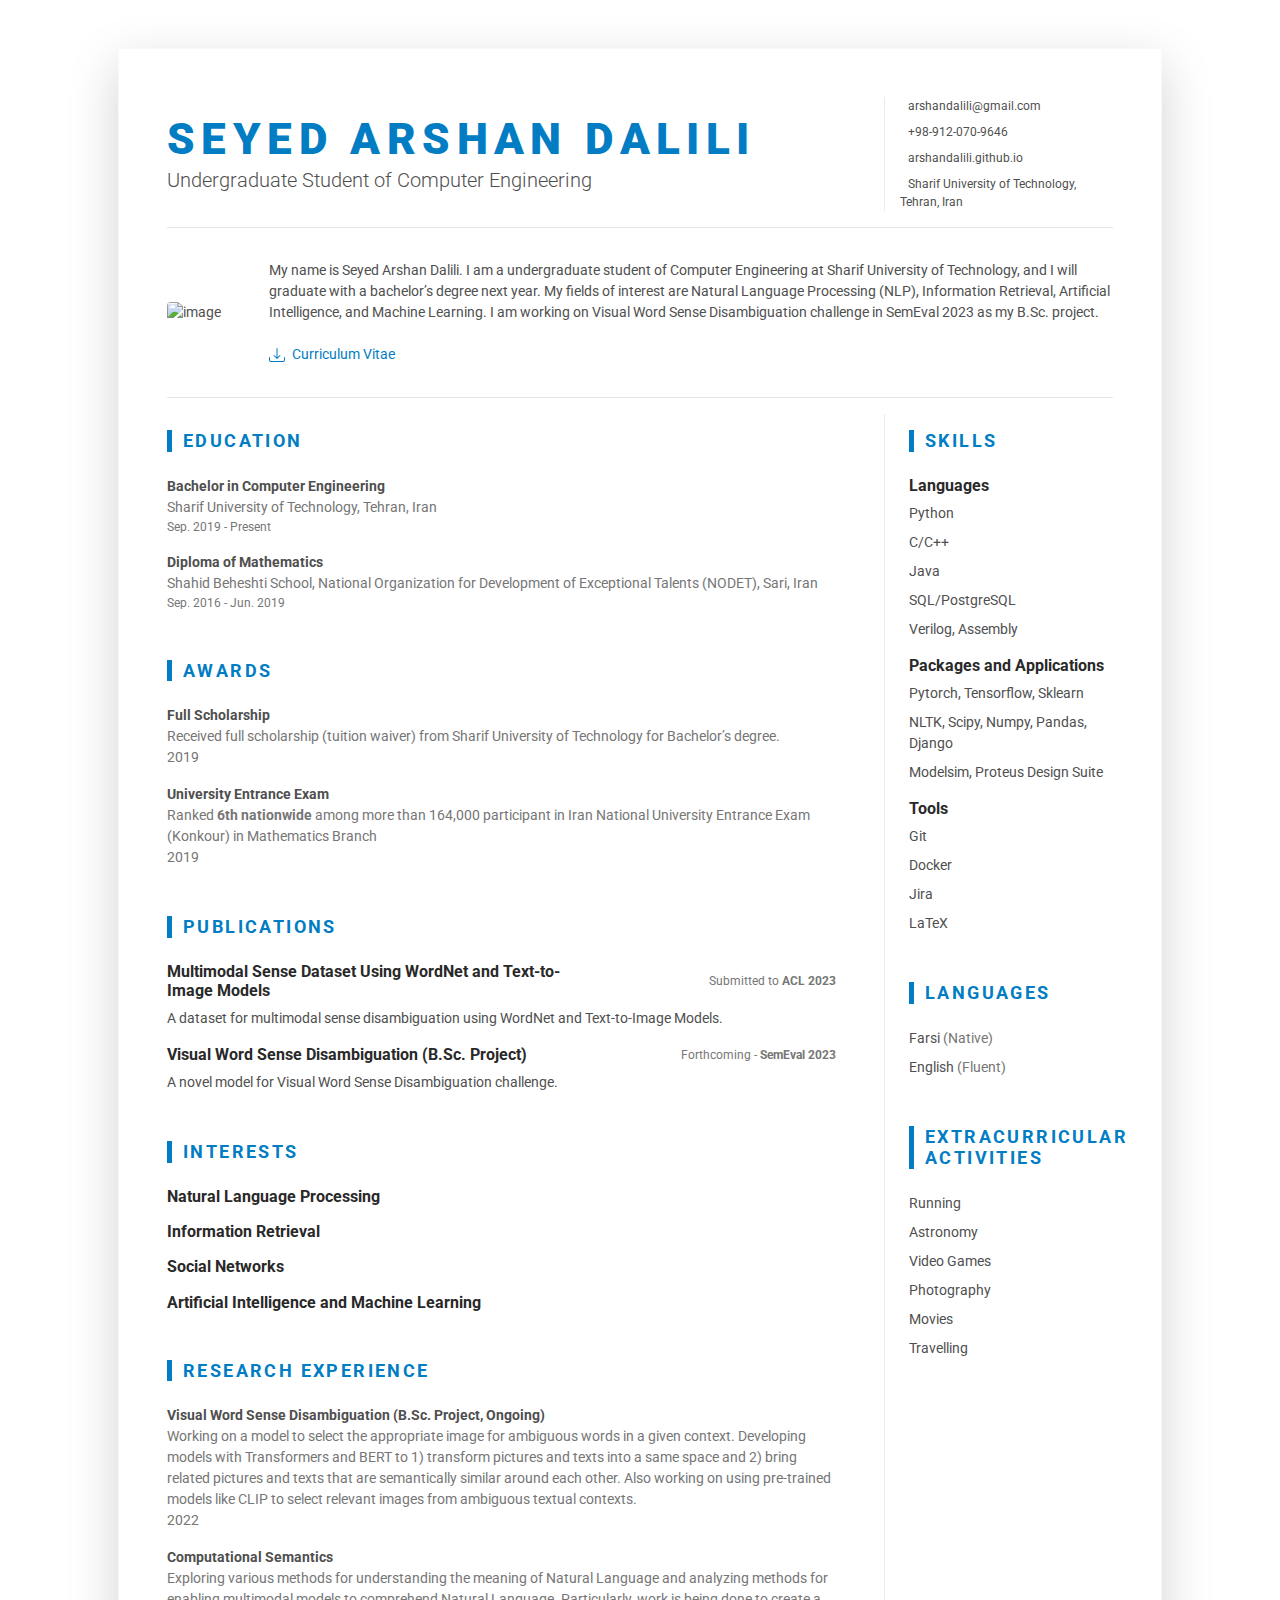
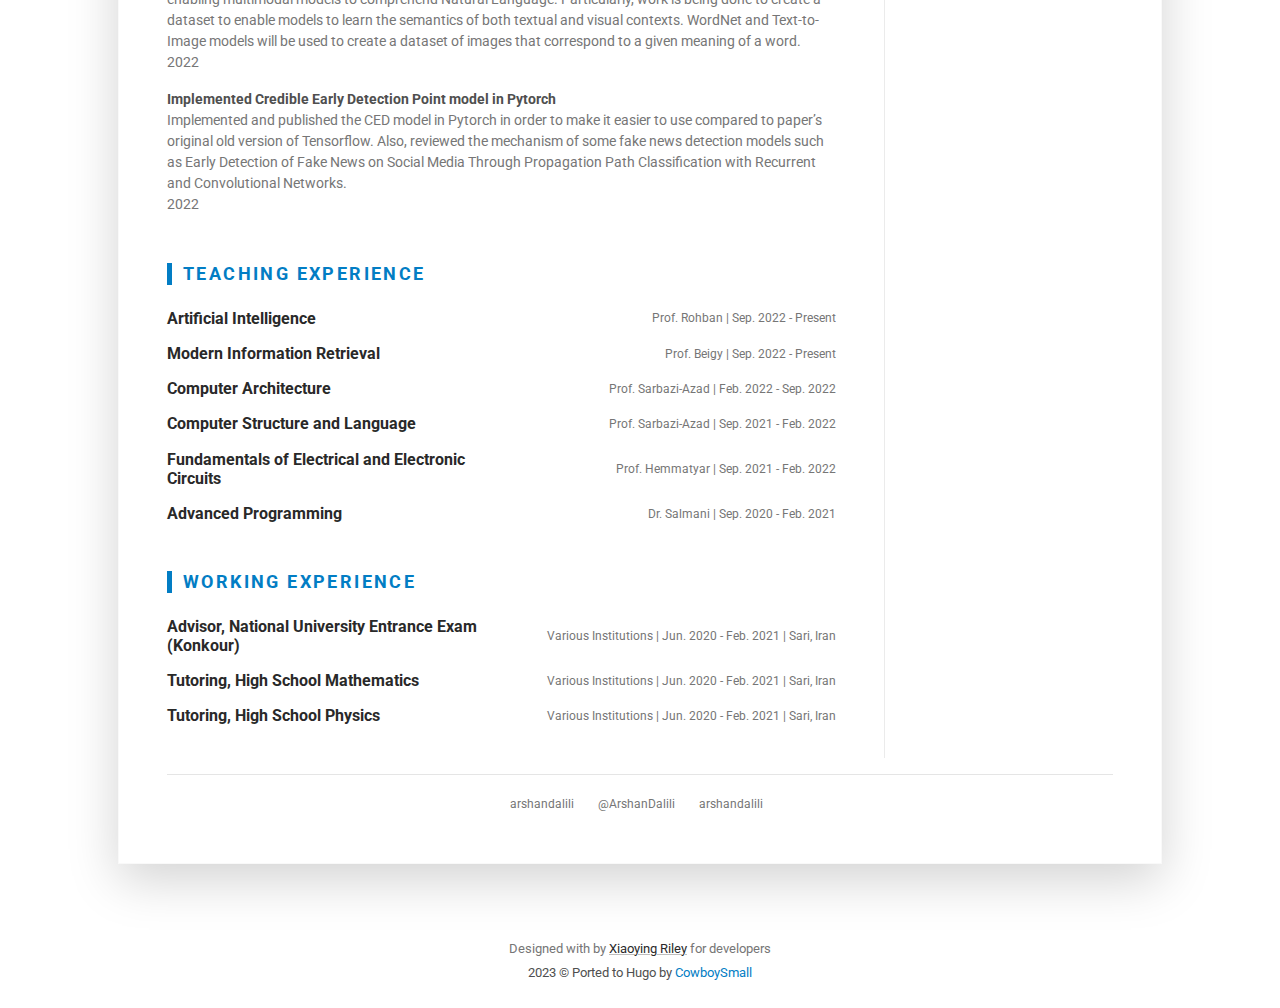
==== index.html @ 13b51cea "deploy: daa1d6d2adf321b7022837af3224fb8d47998215" ====
<!doctype html><html lang=en><head><meta name=generator content="Hugo 0.110.0"><title>Arshan Dalili</title><meta charset=utf-8><meta http-equiv=x-ua-compatible content="IE=edge"><meta name=viewport content="width=device-width,initial-scale=1"><meta name=description content="Homepage"><meta name=author content="Seyed Arshan Dalili"><link rel="shortcut icon" href=fi.png><link rel=stylesheet href="https://fonts.googleapis.com/css?family=Roboto:300,400,500,700,900"><link rel=stylesheet href=https://arshandalili.github.io/assets/css/devresume.min.223eb4a12e471e832b044d6648e3f63008303f029c6b6a386b078f4872bc2daf.css></head><body><div class=main-wrapper><div class="container px-3 px-lg-5"><article class="resume-wrapper mx-auto theme-bg-light p-5 mb-5 my-5 shadow-lg"><div class=resume-header><div class="row align-items-center"><div class="resume-title col-12 col-md-6 col-lg-8 col-xl-9"><h2 class="resume-name mb-0 text-uppercase">Seyed Arshan Dalili</h2><div class="resume-tagline mb-3 mb-md-0">Undergraduate Student of Computer Engineering</div></div><div class="resume-contact col-12 col-md-6 col-lg-4 col-xl-3"><ul class="list-unstyled mb-0"><li class=mb-2><i class="fas fa-envelope-square fa-fw fa-lg mr-2"></i><a class=resume-link href=mailto:arshandalili@gmail.com>arshandalili@gmail.com</a></li><li class=mb-2><i class="fas fa-phone-square fa-fw fa-lg mr-2"></i><a class=resume-link href=tel:+98-912-070-9646>+98-912-070-9646</a></li><li class=mb-2><i class="fas fa-globe fa-fw fa-lg mr-2"></i><a class=resume-link href=https://arshandalili.github.io>arshandalili.github.io</a></li><li class=mb-0><i class="fas fa-map-marker-alt fa-fw fa-lg mr-2"></i>Sharif University of Technology, Tehran, Iran</li></ul></div></div></div><hr><div class="resume-intro py-3"><div class="media flex-column flex-md-row align-items-center"><img class="resume-profile-image mb-3 mb-md-0 mr-md-5 ml-md-0 rounded mx-auto" src=https://arshandalili.github.io/assets/images/profile_pic.png alt=image><div class="media-body text-left"><p class=mb-0>My name is Seyed Arshan Dalili. I am a undergraduate student of Computer Engineering at Sharif University of Technology, and I will graduate with a bachelor&rsquo;s degree next year. My fields of interest are Natural Language Processing (NLP), Information Retrieval, Artificial Intelligence, and Machine Learning. I am working on Visual Word Sense Disambiguation challenge in SemEval 2023 as my B.Sc. project.</p><br><a class=mb-0 href=https://github.com/arshandalili/arshandalili.github.io/raw/main/CV.pdf><svg xmlns="http://www.w3.org/2000/svg" width="16" height="16" fill="currentcolor" class="bi bi-download" viewBox="0 0 16 16"><path d="M.5 9.9a.5.5.0 01.5.5v2.5a1 1 0 001 1h12a1 1 0 001-1v-2.5a.5.5.0 011 0v2.5a2 2 0 01-2 2H2a2 2 0 01-2-2v-2.5a.5.5.0 01.5-.5z"/><path d="M7.646 11.854a.5.5.0 00.708.0l3-3a.5.5.0 00-.708-.708L8.5 10.293V1.5a.5.5.0 00-1 0v8.793L5.354 8.146a.5.5.0 10-.708.708l3 3z"/></svg>&ensp;Curriculum Vitae</a></div></div></div><hr><div class=resume-body><div class=row><div class="resume-main col-12 col-lg-8 col-xl-9 pr-0 pr-lg-5"><section class="education-section py-3"><h3 class="text-uppercase resume-section-heading mb-4">Education</h3><ul class="list-unstyled resume-education-list"><li class=mb-3><div class="resume-degree font-weight-bold">Bachelor in Computer Engineering</div><div class="resume-degree-org text-muted">Sharif University of Technology, Tehran, Iran</div><div class="resume-degree-time text-muted">Sep. 2019 - Present</div></li><li class=mb-3><div class="resume-degree font-weight-bold">Diploma of Mathematics</div><div class="resume-degree-org text-muted">Shahid Beheshti School, National Organization for Development of Exceptional Talents (NODET), Sari, Iran</div><div class="resume-degree-time text-muted">Sep. 2016 - Jun. 2019</div></li></ul></section><section class="education-section py-3"><h3 class="text-uppercase resume-section-heading mb-4">Awards</h3><ul class="list-unstyled resume-awards-list"><li class=mb-3><div class=font-weight-bold>Full Scholarship</div><div class=text-muted>Received full scholarship (tuition waiver) from Sharif University of Technology for Bachelor&rsquo;s degree.</div><div class=text-muted>2019</div></li><li class=mb-3><div class=font-weight-bold>University Entrance Exam</div><div class=text-muted>Ranked <strong>6th nationwide</strong> among more than 164,000 participant in Iran National University Entrance Exam (Konkour) in Mathematics Branch</div><div class=text-muted>2019</div></li></ul></section><section class="project-section py-3"><h3 class="text-uppercase resume-section-heading mb-4">Publications</h3><div class="item mb-3"><div class="item-heading row align-items-center mb-2"><h4 class="item-title col-12 col-md-6 col-lg-8 mb-2 mb-md-0">Multimodal Sense Dataset Using WordNet and Text-to-Image Models</h4><div class="item-meta col-12 col-md-6 col-lg-4 text-muted text-left text-md-right">Submitted to <strong>ACL 2023</strong></div></div><div class=item-content><p>A dataset for multimodal sense disambiguation using WordNet and Text-to-Image Models.</p></div></div><div class="item mb-3"><div class="item-heading row align-items-center mb-2"><h4 class="item-title col-12 col-md-6 col-lg-8 mb-2 mb-md-0">Visual Word Sense Disambiguation (B.Sc. Project)</h4><div class="item-meta col-12 col-md-6 col-lg-4 text-muted text-left text-md-right">Forthcoming - <strong>SemEval 2023</strong></div></div><div class=item-content><p>A novel model for Visual Word Sense Disambiguation challenge.</p></div></div></section><section class="project-section py-3"><h3 class="text-uppercase resume-section-heading mb-4">Interests</h3><div class="item mb-3"><div class="item-heading row align-items-center mb-2"><h4 class="item-title col-12 col-md-12 col-lg-12 mb-2 mb-md-0">Natural Language Processing</h4></div><div class=item-content><p></p><ul class="list-unstyled resume-skills-list"></ul></div></div><div class="item mb-3"><div class="item-heading row align-items-center mb-2"><h4 class="item-title col-12 col-md-12 col-lg-12 mb-2 mb-md-0">Information Retrieval</h4></div><div class=item-content><p></p><ul class="list-unstyled resume-skills-list"></ul></div></div><div class="item mb-3"><div class="item-heading row align-items-center mb-2"><h4 class="item-title col-12 col-md-12 col-lg-12 mb-2 mb-md-0">Social Networks</h4></div><div class=item-content><p></p><ul class="list-unstyled resume-skills-list"></ul></div></div><div class="item mb-3"><div class="item-heading row align-items-center mb-2"><h4 class="item-title col-12 col-md-12 col-lg-12 mb-2 mb-md-0">Artificial Intelligence and Machine Learning</h4></div><div class=item-content><p></p><ul class="list-unstyled resume-skills-list"></ul></div></div></section><section class="education-section py-3"><h3 class="text-uppercase resume-section-heading mb-4">Research Experience</h3><ul class="list-unstyled resume-awards-list"><li class=mb-3><div class=font-weight-bold>Visual Word Sense Disambiguation (B.Sc. Project, Ongoing)</div><div class=text-muted>Working on a model to select the appropriate image for ambiguous words in a given context. Developing models with Transformers and BERT to 1) transform pictures and texts into a same space and 2) bring related pictures and texts that are semantically similar around each other. Also working on using pre-trained models like CLIP to select relevant images from ambiguous textual contexts.</div><div class=text-muted>2022</div></li><li class=mb-3><div class=font-weight-bold>Computational Semantics</div><div class=text-muted>Exploring various methods for understanding the meaning of Natural Language and analyzing methods for enabling multimodal models to comprehend Natural Language. Particularly, work is being done to create a dataset to enable models to learn the semantics of both textual and visual contexts. WordNet and Text-to-Image models will be used to create a dataset of images that correspond to a given meaning of a word.</div><div class=text-muted>2022</div></li><li class=mb-3><div class=font-weight-bold>Implemented Credible Early Detection Point model in Pytorch</div><div class=text-muted>Implemented and published the CED model in Pytorch in order to make it easier to use compared to paper’s original old version of Tensorflow. Also, reviewed the mechanism of some fake news detection models such as Early Detection of Fake News on Social Media Through Propagation Path Classification with Recurrent and Convolutional Networks.</div><div class=text-muted>2022</div></li></ul></section><section class="work-section py-3"><h3 class="text-uppercase resume-section-heading mb-4">Teaching Experience</h3><div class="item mb-3"><div class="item-heading row align-items-center mb-2"><h4 class="item-title col-12 col-md-6 col-lg-6 mb-2 mb-md-0">Artificial Intelligence</h4><div class="item-meta col-12 col-md-6 col-lg-6 text-muted text-left text-md-right">Prof. Rohban | Sep. 2022 - Present</div></div></div><div class="item mb-3"><div class="item-heading row align-items-center mb-2"><h4 class="item-title col-12 col-md-6 col-lg-6 mb-2 mb-md-0">Modern Information Retrieval</h4><div class="item-meta col-12 col-md-6 col-lg-6 text-muted text-left text-md-right">Prof. Beigy | Sep. 2022 - Present</div></div></div><div class="item mb-3"><div class="item-heading row align-items-center mb-2"><h4 class="item-title col-12 col-md-6 col-lg-6 mb-2 mb-md-0">Computer Architecture</h4><div class="item-meta col-12 col-md-6 col-lg-6 text-muted text-left text-md-right">Prof. Sarbazi-Azad | Feb. 2022 - Sep. 2022</div></div></div><div class="item mb-3"><div class="item-heading row align-items-center mb-2"><h4 class="item-title col-12 col-md-6 col-lg-6 mb-2 mb-md-0">Computer Structure and Language</h4><div class="item-meta col-12 col-md-6 col-lg-6 text-muted text-left text-md-right">Prof. Sarbazi-Azad | Sep. 2021 - Feb. 2022</div></div></div><div class="item mb-3"><div class="item-heading row align-items-center mb-2"><h4 class="item-title col-12 col-md-6 col-lg-6 mb-2 mb-md-0">Fundamentals of Electrical and Electronic Circuits</h4><div class="item-meta col-12 col-md-6 col-lg-6 text-muted text-left text-md-right">Prof. Hemmatyar | Sep. 2021 - Feb. 2022</div></div></div><div class="item mb-3"><div class="item-heading row align-items-center mb-2"><h4 class="item-title col-12 col-md-6 col-lg-6 mb-2 mb-md-0">Advanced Programming</h4><div class="item-meta col-12 col-md-6 col-lg-6 text-muted text-left text-md-right">Dr. Salmani | Sep. 2020 - Feb. 2021</div></div></div></section><section class="work-section py-3"><h3 class="text-uppercase resume-section-heading mb-4">Working Experience</h3><div class="item mb-3"><div class="item-heading row align-items-center mb-2"><h4 class="item-title col-12 col-md-6 col-lg-6 mb-2 mb-md-0">Advisor, National University Entrance Exam (Konkour)</h4><div class="item-meta col-12 col-md-6 col-lg-6 text-muted text-left text-md-right">Various Institutions | Jun. 2020 - Feb. 2021 | Sari, Iran</div></div><div class=item-content><p></p><ul class=resume-list></ul></div></div><div class="item mb-3"><div class="item-heading row align-items-center mb-2"><h4 class="item-title col-12 col-md-6 col-lg-6 mb-2 mb-md-0">Tutoring, High School Mathematics</h4><div class="item-meta col-12 col-md-6 col-lg-6 text-muted text-left text-md-right">Various Institutions | Jun. 2020 - Feb. 2021 | Sari, Iran</div></div><div class=item-content><p></p><ul class=resume-list></ul></div></div><div class="item mb-3"><div class="item-heading row align-items-center mb-2"><h4 class="item-title col-12 col-md-6 col-lg-6 mb-2 mb-md-0">Tutoring, High School Physics</h4><div class="item-meta col-12 col-md-6 col-lg-6 text-muted text-left text-md-right">Various Institutions | Jun. 2020 - Feb. 2021 | Sari, Iran</div></div><div class=item-content><p></p><ul class=resume-list></ul></div></div></section></div><aside class="resume-aside col-12 col-lg-4 col-xl-3 px-lg-4 pb-lg-4"><section class="skills-section py-3"><h3 class="text-uppercase resume-section-heading mb-4">Skills</h3><div class=item><h4 class=item-title>Languages</h4><ul class="list-unstyled resume-skills-list"><li class=mb-2>Python</li><li class=mb-2>C/C++</li><li class=mb-2>Java</li><li class=mb-2>SQL/PostgreSQL</li><li class=mb-2>Verilog, Assembly</li></ul></div><div class=item><h4 class=item-title>Packages and Applications</h4><ul class="list-unstyled resume-skills-list"><li class=mb-2>Pytorch, Tensorflow, Sklearn</li><li class=mb-2>NLTK, Scipy, Numpy, Pandas, Django</li><li class=mb-2>Modelsim, Proteus Design Suite</li></ul></div><div class=item><h4 class=item-title>Tools</h4><ul class="list-unstyled resume-skills-list"><li class=mb-2>Git</li><li class=mb-2>Docker</li><li class=mb-2>Jira</li><li class=mb-2>LaTeX</li></ul></div></section><section class="skills-section py-3"><h3 class="text-uppercase resume-section-heading mb-4">Languages</h3><ul class="list-unstyled resume-lang-list"><li class=mb-2>Farsi <span class=text-muted>(Native)</span></li><li class=mb-2>English <span class=text-muted>(Fluent)</span></li></ul></section><section class="skills-section py-3"><h3 class="text-uppercase resume-section-heading mb-4">Extracurricular Activities</h3><ul class="list-unstyled resume-interests-list mb-0"><li class=mb-2>Running</li><li class=mb-2>Astronomy</li><li class=mb-2>Video Games</li><li class=mb-2>Photography</li><li class=mb-2>Movies</li><li class=mb-2>Travelling</li></ul></section></aside></div></div><hr><div class="resume-footer text-center"><ul class="resume-social-list list-inline mx-auto mb-0 d-inline-block text-muted"><li class="list-inline-item mb-lg-0 mr-3"><a class=resume-link href=//github.com/arshandalili target=_blank><i class="fab fa-twitter-square fa-2x mr-2" data-fa-transform=down-4></i>
<span class="d-none d-lg-inline-block text-muted">arshandalili</span></a></li><li class="list-inline-item mb-lg-0 mr-3"><a class=resume-link href=//twitter.com/ArshanDalili target=_blank><i class="fab fa-twitter-square fa-2x mr-2" data-fa-transform=down-4></i>
<span class="d-none d-lg-inline-block text-muted">@ArshanDalili</span></a></li><li class="list-inline-item mb-lg-0 mr-3"><a class=resume-link href=//linkedin.com/in/arshandalili target=_blank><i class="fab fa-linkedin fa-2x mr-2" data-fa-transform=down-4></i>
<span class="d-none d-lg-inline-block text-muted">arshandalili</span></a></li></ul></div></article></div><footer class="footer text-center py-4"><small class="copyright text-muted">Designed with <i class="fas fa-heart"></i> by <a class=theme-link href=http://themes.3rdwavemedia.com target=_blank>Xiaoying Riley</a> for developers</small><br><small class=copyright>2023 &copy; Ported to Hugo by <a href=https://github.com/cowboysmall target=_blank>CowboySmall</a></small></footer></div><script defer src=https://use.fontawesome.com/releases/v5.8.1/js/all.js integrity=sha384-g5uSoOSBd7KkhAMlnQILrecXvzst9TdC09/VM+pjDTCM+1il8RHz5fKANTFFb+gQ crossorigin=anonymous></script>
<script type=application/javascript>var doNotTrack=!1;doNotTrack||(window.ga=window.ga||function(){(ga.q=ga.q||[]).push(arguments)},ga.l=+new Date,ga("create","UA-XXXXXXX-Y","auto"),ga("send","pageview"))</script><script async src=https://www.google-analytics.com/analytics.js></script></body></html>
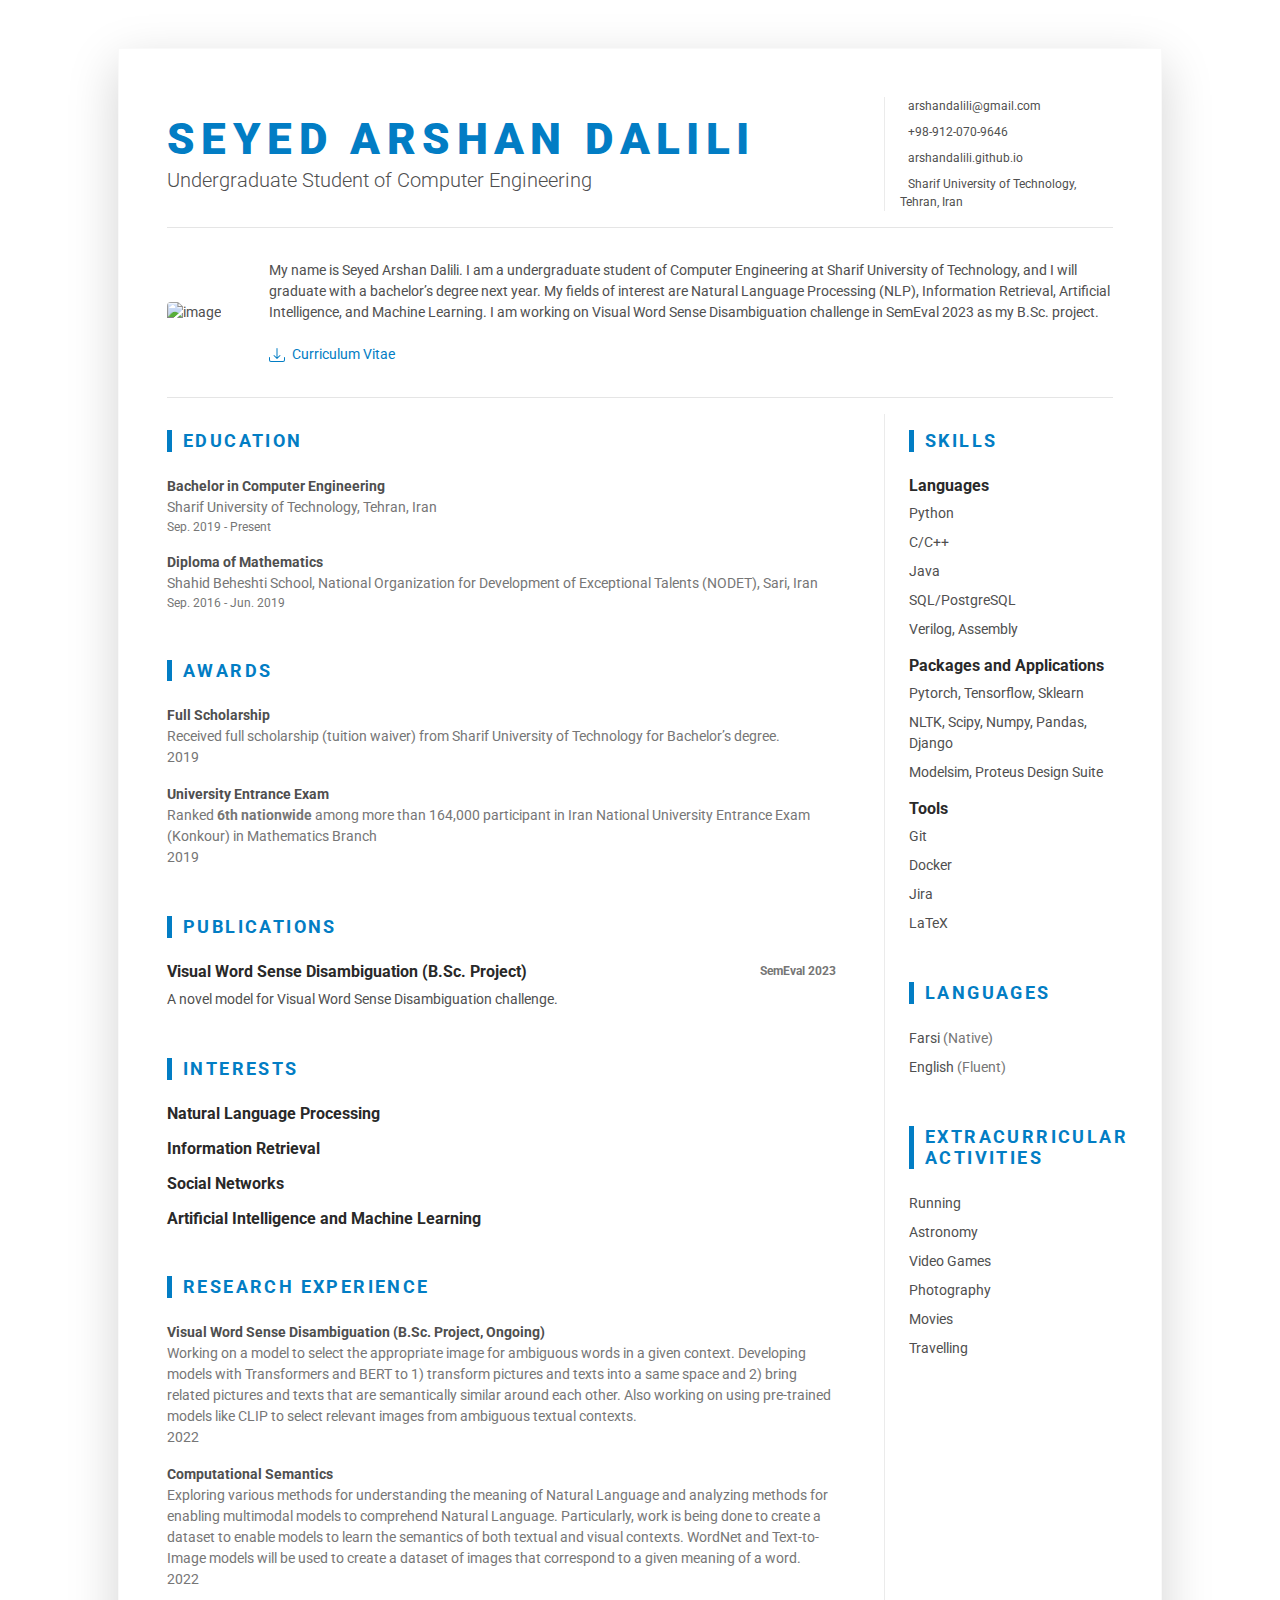
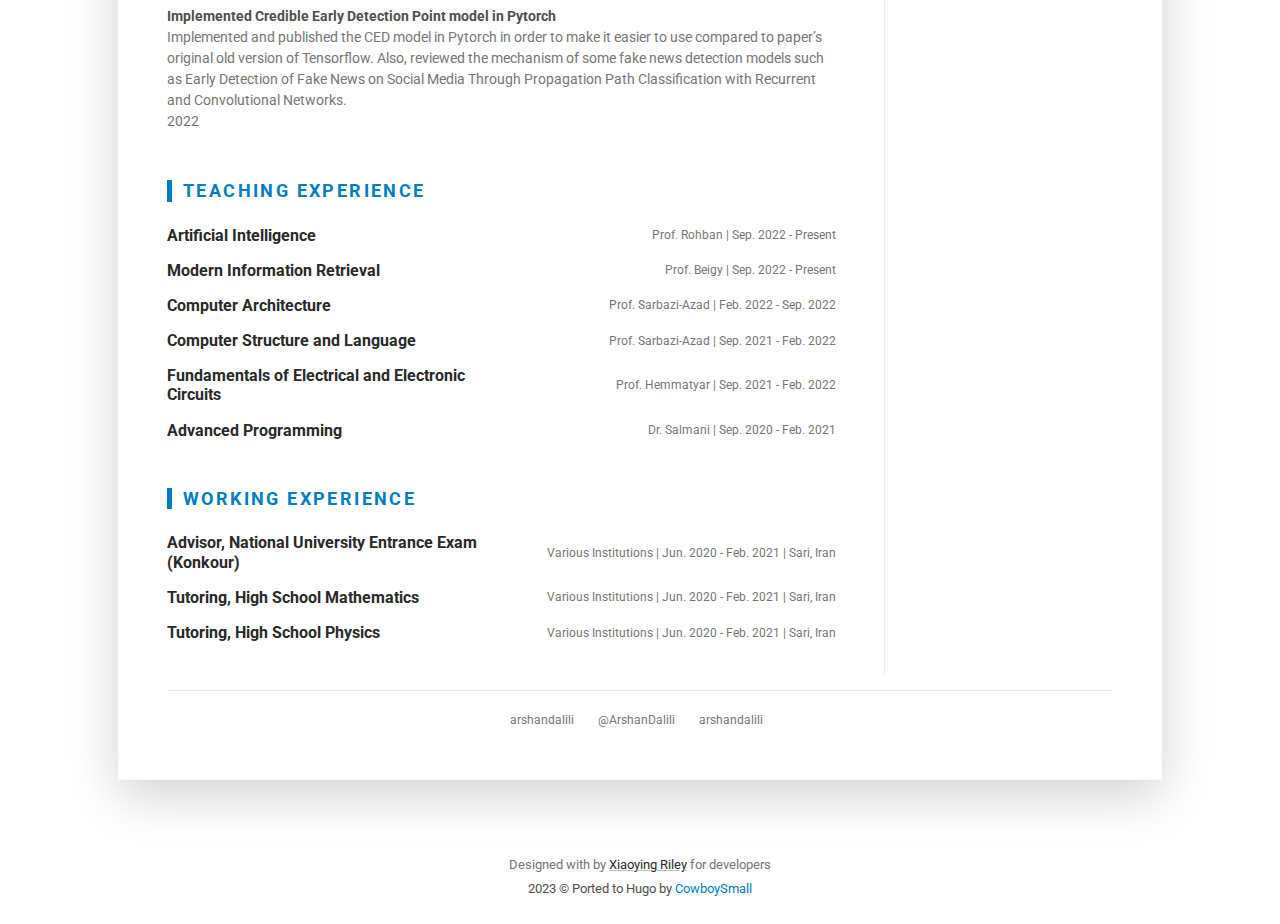
==== commit 1137cd79: "deploy: d4575a36c4de573812c16f35c517492efbf5b48f" ====
--- a/index.html
+++ b/index.html
@@ -1,4 +1,4 @@
-<!doctype html><html lang=en><head><meta name=generator content="Hugo 0.110.0"><title>Arshan Dalili</title><meta charset=utf-8><meta http-equiv=x-ua-compatible content="IE=edge"><meta name=viewport content="width=device-width,initial-scale=1"><meta name=description content="Homepage"><meta name=author content="Seyed Arshan Dalili"><link rel="shortcut icon" href=fi.png><link rel=stylesheet href="https://fonts.googleapis.com/css?family=Roboto:300,400,500,700,900"><link rel=stylesheet href=https://arshandalili.github.io/assets/css/devresume.min.223eb4a12e471e832b044d6648e3f63008303f029c6b6a386b078f4872bc2daf.css></head><body><div class=main-wrapper><div class="container px-3 px-lg-5"><article class="resume-wrapper mx-auto theme-bg-light p-5 mb-5 my-5 shadow-lg"><div class=resume-header><div class="row align-items-center"><div class="resume-title col-12 col-md-6 col-lg-8 col-xl-9"><h2 class="resume-name mb-0 text-uppercase">Seyed Arshan Dalili</h2><div class="resume-tagline mb-3 mb-md-0">Undergraduate Student of Computer Engineering</div></div><div class="resume-contact col-12 col-md-6 col-lg-4 col-xl-3"><ul class="list-unstyled mb-0"><li class=mb-2><i class="fas fa-envelope-square fa-fw fa-lg mr-2"></i><a class=resume-link href=mailto:arshandalili@gmail.com>arshandalili@gmail.com</a></li><li class=mb-2><i class="fas fa-phone-square fa-fw fa-lg mr-2"></i><a class=resume-link href=tel:+98-912-070-9646>+98-912-070-9646</a></li><li class=mb-2><i class="fas fa-globe fa-fw fa-lg mr-2"></i><a class=resume-link href=https://arshandalili.github.io>arshandalili.github.io</a></li><li class=mb-0><i class="fas fa-map-marker-alt fa-fw fa-lg mr-2"></i>Sharif University of Technology, Tehran, Iran</li></ul></div></div></div><hr><div class="resume-intro py-3"><div class="media flex-column flex-md-row align-items-center"><img class="resume-profile-image mb-3 mb-md-0 mr-md-5 ml-md-0 rounded mx-auto" src=https://arshandalili.github.io/assets/images/profile_pic.png alt=image><div class="media-body text-left"><p class=mb-0>My name is Seyed Arshan Dalili. I am a undergraduate student of Computer Engineering at Sharif University of Technology, and I will graduate with a bachelor&rsquo;s degree next year. My fields of interest are Natural Language Processing (NLP), Information Retrieval, Artificial Intelligence, and Machine Learning. I am working on Visual Word Sense Disambiguation challenge in SemEval 2023 as my B.Sc. project.</p><br><a class=mb-0 href=https://github.com/arshandalili/arshandalili.github.io/raw/main/CV.pdf><svg xmlns="http://www.w3.org/2000/svg" width="16" height="16" fill="currentcolor" class="bi bi-download" viewBox="0 0 16 16"><path d="M.5 9.9a.5.5.0 01.5.5v2.5a1 1 0 001 1h12a1 1 0 001-1v-2.5a.5.5.0 011 0v2.5a2 2 0 01-2 2H2a2 2 0 01-2-2v-2.5a.5.5.0 01.5-.5z"/><path d="M7.646 11.854a.5.5.0 00.708.0l3-3a.5.5.0 00-.708-.708L8.5 10.293V1.5a.5.5.0 00-1 0v8.793L5.354 8.146a.5.5.0 10-.708.708l3 3z"/></svg>&ensp;Curriculum Vitae</a></div></div></div><hr><div class=resume-body><div class=row><div class="resume-main col-12 col-lg-8 col-xl-9 pr-0 pr-lg-5"><section class="education-section py-3"><h3 class="text-uppercase resume-section-heading mb-4">Education</h3><ul class="list-unstyled resume-education-list"><li class=mb-3><div class="resume-degree font-weight-bold">Bachelor in Computer Engineering</div><div class="resume-degree-org text-muted">Sharif University of Technology, Tehran, Iran</div><div class="resume-degree-time text-muted">Sep. 2019 - Present</div></li><li class=mb-3><div class="resume-degree font-weight-bold">Diploma of Mathematics</div><div class="resume-degree-org text-muted">Shahid Beheshti School, National Organization for Development of Exceptional Talents (NODET), Sari, Iran</div><div class="resume-degree-time text-muted">Sep. 2016 - Jun. 2019</div></li></ul></section><section class="education-section py-3"><h3 class="text-uppercase resume-section-heading mb-4">Awards</h3><ul class="list-unstyled resume-awards-list"><li class=mb-3><div class=font-weight-bold>Full Scholarship</div><div class=text-muted>Received full scholarship (tuition waiver) from Sharif University of Technology for Bachelor&rsquo;s degree.</div><div class=text-muted>2019</div></li><li class=mb-3><div class=font-weight-bold>University Entrance Exam</div><div class=text-muted>Ranked <strong>6th nationwide</strong> among more than 164,000 participant in Iran National University Entrance Exam (Konkour) in Mathematics Branch</div><div class=text-muted>2019</div></li></ul></section><section class="project-section py-3"><h3 class="text-uppercase resume-section-heading mb-4">Publications</h3><div class="item mb-3"><div class="item-heading row align-items-center mb-2"><h4 class="item-title col-12 col-md-6 col-lg-8 mb-2 mb-md-0">Multimodal Sense Dataset Using WordNet and Text-to-Image Models</h4><div class="item-meta col-12 col-md-6 col-lg-4 text-muted text-left text-md-right">Submitted to <strong>ACL 2023</strong></div></div><div class=item-content><p>A dataset for multimodal sense disambiguation using WordNet and Text-to-Image Models.</p></div></div><div class="item mb-3"><div class="item-heading row align-items-center mb-2"><h4 class="item-title col-12 col-md-6 col-lg-8 mb-2 mb-md-0">Visual Word Sense Disambiguation (B.Sc. Project)</h4><div class="item-meta col-12 col-md-6 col-lg-4 text-muted text-left text-md-right">Forthcoming - <strong>SemEval 2023</strong></div></div><div class=item-content><p>A novel model for Visual Word Sense Disambiguation challenge.</p></div></div></section><section class="project-section py-3"><h3 class="text-uppercase resume-section-heading mb-4">Interests</h3><div class="item mb-3"><div class="item-heading row align-items-center mb-2"><h4 class="item-title col-12 col-md-12 col-lg-12 mb-2 mb-md-0">Natural Language Processing</h4></div><div class=item-content><p></p><ul class="list-unstyled resume-skills-list"></ul></div></div><div class="item mb-3"><div class="item-heading row align-items-center mb-2"><h4 class="item-title col-12 col-md-12 col-lg-12 mb-2 mb-md-0">Information Retrieval</h4></div><div class=item-content><p></p><ul class="list-unstyled resume-skills-list"></ul></div></div><div class="item mb-3"><div class="item-heading row align-items-center mb-2"><h4 class="item-title col-12 col-md-12 col-lg-12 mb-2 mb-md-0">Social Networks</h4></div><div class=item-content><p></p><ul class="list-unstyled resume-skills-list"></ul></div></div><div class="item mb-3"><div class="item-heading row align-items-center mb-2"><h4 class="item-title col-12 col-md-12 col-lg-12 mb-2 mb-md-0">Artificial Intelligence and Machine Learning</h4></div><div class=item-content><p></p><ul class="list-unstyled resume-skills-list"></ul></div></div></section><section class="education-section py-3"><h3 class="text-uppercase resume-section-heading mb-4">Research Experience</h3><ul class="list-unstyled resume-awards-list"><li class=mb-3><div class=font-weight-bold>Visual Word Sense Disambiguation (B.Sc. Project, Ongoing)</div><div class=text-muted>Working on a model to select the appropriate image for ambiguous words in a given context. Developing models with Transformers and BERT to 1) transform pictures and texts into a same space and 2) bring related pictures and texts that are semantically similar around each other. Also working on using pre-trained models like CLIP to select relevant images from ambiguous textual contexts.</div><div class=text-muted>2022</div></li><li class=mb-3><div class=font-weight-bold>Computational Semantics</div><div class=text-muted>Exploring various methods for understanding the meaning of Natural Language and analyzing methods for enabling multimodal models to comprehend Natural Language. Particularly, work is being done to create a dataset to enable models to learn the semantics of both textual and visual contexts. WordNet and Text-to-Image models will be used to create a dataset of images that correspond to a given meaning of a word.</div><div class=text-muted>2022</div></li><li class=mb-3><div class=font-weight-bold>Implemented Credible Early Detection Point model in Pytorch</div><div class=text-muted>Implemented and published the CED model in Pytorch in order to make it easier to use compared to paper’s original old version of Tensorflow. Also, reviewed the mechanism of some fake news detection models such as Early Detection of Fake News on Social Media Through Propagation Path Classification with Recurrent and Convolutional Networks.</div><div class=text-muted>2022</div></li></ul></section><section class="work-section py-3"><h3 class="text-uppercase resume-section-heading mb-4">Teaching Experience</h3><div class="item mb-3"><div class="item-heading row align-items-center mb-2"><h4 class="item-title col-12 col-md-6 col-lg-6 mb-2 mb-md-0">Artificial Intelligence</h4><div class="item-meta col-12 col-md-6 col-lg-6 text-muted text-left text-md-right">Prof. Rohban | Sep. 2022 - Present</div></div></div><div class="item mb-3"><div class="item-heading row align-items-center mb-2"><h4 class="item-title col-12 col-md-6 col-lg-6 mb-2 mb-md-0">Modern Information Retrieval</h4><div class="item-meta col-12 col-md-6 col-lg-6 text-muted text-left text-md-right">Prof. Beigy | Sep. 2022 - Present</div></div></div><div class="item mb-3"><div class="item-heading row align-items-center mb-2"><h4 class="item-title col-12 col-md-6 col-lg-6 mb-2 mb-md-0">Computer Architecture</h4><div class="item-meta col-12 col-md-6 col-lg-6 text-muted text-left text-md-right">Prof. Sarbazi-Azad | Feb. 2022 - Sep. 2022</div></div></div><div class="item mb-3"><div class="item-heading row align-items-center mb-2"><h4 class="item-title col-12 col-md-6 col-lg-6 mb-2 mb-md-0">Computer Structure and Language</h4><div class="item-meta col-12 col-md-6 col-lg-6 text-muted text-left text-md-right">Prof. Sarbazi-Azad | Sep. 2021 - Feb. 2022</div></div></div><div class="item mb-3"><div class="item-heading row align-items-center mb-2"><h4 class="item-title col-12 col-md-6 col-lg-6 mb-2 mb-md-0">Fundamentals of Electrical and Electronic Circuits</h4><div class="item-meta col-12 col-md-6 col-lg-6 text-muted text-left text-md-right">Prof. Hemmatyar | Sep. 2021 - Feb. 2022</div></div></div><div class="item mb-3"><div class="item-heading row align-items-center mb-2"><h4 class="item-title col-12 col-md-6 col-lg-6 mb-2 mb-md-0">Advanced Programming</h4><div class="item-meta col-12 col-md-6 col-lg-6 text-muted text-left text-md-right">Dr. Salmani | Sep. 2020 - Feb. 2021</div></div></div></section><section class="work-section py-3"><h3 class="text-uppercase resume-section-heading mb-4">Working Experience</h3><div class="item mb-3"><div class="item-heading row align-items-center mb-2"><h4 class="item-title col-12 col-md-6 col-lg-6 mb-2 mb-md-0">Advisor, National University Entrance Exam (Konkour)</h4><div class="item-meta col-12 col-md-6 col-lg-6 text-muted text-left text-md-right">Various Institutions | Jun. 2020 - Feb. 2021 | Sari, Iran</div></div><div class=item-content><p></p><ul class=resume-list></ul></div></div><div class="item mb-3"><div class="item-heading row align-items-center mb-2"><h4 class="item-title col-12 col-md-6 col-lg-6 mb-2 mb-md-0">Tutoring, High School Mathematics</h4><div class="item-meta col-12 col-md-6 col-lg-6 text-muted text-left text-md-right">Various Institutions | Jun. 2020 - Feb. 2021 | Sari, Iran</div></div><div class=item-content><p></p><ul class=resume-list></ul></div></div><div class="item mb-3"><div class="item-heading row align-items-center mb-2"><h4 class="item-title col-12 col-md-6 col-lg-6 mb-2 mb-md-0">Tutoring, High School Physics</h4><div class="item-meta col-12 col-md-6 col-lg-6 text-muted text-left text-md-right">Various Institutions | Jun. 2020 - Feb. 2021 | Sari, Iran</div></div><div class=item-content><p></p><ul class=resume-list></ul></div></div></section></div><aside class="resume-aside col-12 col-lg-4 col-xl-3 px-lg-4 pb-lg-4"><section class="skills-section py-3"><h3 class="text-uppercase resume-section-heading mb-4">Skills</h3><div class=item><h4 class=item-title>Languages</h4><ul class="list-unstyled resume-skills-list"><li class=mb-2>Python</li><li class=mb-2>C/C++</li><li class=mb-2>Java</li><li class=mb-2>SQL/PostgreSQL</li><li class=mb-2>Verilog, Assembly</li></ul></div><div class=item><h4 class=item-title>Packages and Applications</h4><ul class="list-unstyled resume-skills-list"><li class=mb-2>Pytorch, Tensorflow, Sklearn</li><li class=mb-2>NLTK, Scipy, Numpy, Pandas, Django</li><li class=mb-2>Modelsim, Proteus Design Suite</li></ul></div><div class=item><h4 class=item-title>Tools</h4><ul class="list-unstyled resume-skills-list"><li class=mb-2>Git</li><li class=mb-2>Docker</li><li class=mb-2>Jira</li><li class=mb-2>LaTeX</li></ul></div></section><section class="skills-section py-3"><h3 class="text-uppercase resume-section-heading mb-4">Languages</h3><ul class="list-unstyled resume-lang-list"><li class=mb-2>Farsi <span class=text-muted>(Native)</span></li><li class=mb-2>English <span class=text-muted>(Fluent)</span></li></ul></section><section class="skills-section py-3"><h3 class="text-uppercase resume-section-heading mb-4">Extracurricular Activities</h3><ul class="list-unstyled resume-interests-list mb-0"><li class=mb-2>Running</li><li class=mb-2>Astronomy</li><li class=mb-2>Video Games</li><li class=mb-2>Photography</li><li class=mb-2>Movies</li><li class=mb-2>Travelling</li></ul></section></aside></div></div><hr><div class="resume-footer text-center"><ul class="resume-social-list list-inline mx-auto mb-0 d-inline-block text-muted"><li class="list-inline-item mb-lg-0 mr-3"><a class=resume-link href=//github.com/arshandalili target=_blank><i class="fab fa-twitter-square fa-2x mr-2" data-fa-transform=down-4></i>
+<!doctype html><html lang=en><head><meta name=generator content="Hugo 0.111.3"><title>Arshan Dalili</title><meta charset=utf-8><meta http-equiv=x-ua-compatible content="IE=edge"><meta name=viewport content="width=device-width,initial-scale=1"><meta name=description content="Homepage"><meta name=author content="Seyed Arshan Dalili"><link rel="shortcut icon" href=fi.png><link rel=stylesheet href="https://fonts.googleapis.com/css?family=Roboto:300,400,500,700,900"><link rel=stylesheet href=https://arshandalili.github.io/assets/css/devresume.min.223eb4a12e471e832b044d6648e3f63008303f029c6b6a386b078f4872bc2daf.css></head><body><div class=main-wrapper><div class="container px-3 px-lg-5"><article class="resume-wrapper mx-auto theme-bg-light p-5 mb-5 my-5 shadow-lg"><div class=resume-header><div class="row align-items-center"><div class="resume-title col-12 col-md-6 col-lg-8 col-xl-9"><h2 class="resume-name mb-0 text-uppercase">Seyed Arshan Dalili</h2><div class="resume-tagline mb-3 mb-md-0">Undergraduate Student of Computer Engineering</div></div><div class="resume-contact col-12 col-md-6 col-lg-4 col-xl-3"><ul class="list-unstyled mb-0"><li class=mb-2><i class="fas fa-envelope-square fa-fw fa-lg mr-2"></i><a class=resume-link href=mailto:arshandalili@gmail.com>arshandalili@gmail.com</a></li><li class=mb-2><i class="fas fa-phone-square fa-fw fa-lg mr-2"></i><a class=resume-link href=tel:+98-912-070-9646>+98-912-070-9646</a></li><li class=mb-2><i class="fas fa-globe fa-fw fa-lg mr-2"></i><a class=resume-link href=https://arshandalili.github.io>arshandalili.github.io</a></li><li class=mb-0><i class="fas fa-map-marker-alt fa-fw fa-lg mr-2"></i>Sharif University of Technology, Tehran, Iran</li></ul></div></div></div><hr><div class="resume-intro py-3"><div class="media flex-column flex-md-row align-items-center"><img class="resume-profile-image mb-3 mb-md-0 mr-md-5 ml-md-0 rounded mx-auto" src=https://arshandalili.github.io/assets/images/profile_pic.png alt=image><div class="media-body text-left"><p class=mb-0>My name is Seyed Arshan Dalili. I am a undergraduate student of Computer Engineering at Sharif University of Technology, and I will graduate with a bachelor&rsquo;s degree next year. My fields of interest are Natural Language Processing (NLP), Information Retrieval, Artificial Intelligence, and Machine Learning. I am working on Visual Word Sense Disambiguation challenge in SemEval 2023 as my B.Sc. project.</p><br><a class=mb-0 href=https://github.com/arshandalili/arshandalili.github.io/raw/main/CV.pdf><svg xmlns="http://www.w3.org/2000/svg" width="16" height="16" fill="currentcolor" class="bi bi-download" viewBox="0 0 16 16"><path d="M.5 9.9a.5.5.0 01.5.5v2.5a1 1 0 001 1h12a1 1 0 001-1v-2.5a.5.5.0 011 0v2.5a2 2 0 01-2 2H2a2 2 0 01-2-2v-2.5a.5.5.0 01.5-.5z"/><path d="M7.646 11.854a.5.5.0 00.708.0l3-3a.5.5.0 00-.708-.708L8.5 10.293V1.5a.5.5.0 00-1 0v8.793L5.354 8.146a.5.5.0 10-.708.708l3 3z"/></svg>&ensp;Curriculum Vitae</a></div></div></div><hr><div class=resume-body><div class=row><div class="resume-main col-12 col-lg-8 col-xl-9 pr-0 pr-lg-5"><section class="education-section py-3"><h3 class="text-uppercase resume-section-heading mb-4">Education</h3><ul class="list-unstyled resume-education-list"><li class=mb-3><div class="resume-degree font-weight-bold">Bachelor in Computer Engineering</div><div class="resume-degree-org text-muted">Sharif University of Technology, Tehran, Iran</div><div class="resume-degree-time text-muted">Sep. 2019 - Present</div></li><li class=mb-3><div class="resume-degree font-weight-bold">Diploma of Mathematics</div><div class="resume-degree-org text-muted">Shahid Beheshti School, National Organization for Development of Exceptional Talents (NODET), Sari, Iran</div><div class="resume-degree-time text-muted">Sep. 2016 - Jun. 2019</div></li></ul></section><section class="education-section py-3"><h3 class="text-uppercase resume-section-heading mb-4">Awards</h3><ul class="list-unstyled resume-awards-list"><li class=mb-3><div class=font-weight-bold>Full Scholarship</div><div class=text-muted>Received full scholarship (tuition waiver) from Sharif University of Technology for Bachelor&rsquo;s degree.</div><div class=text-muted>2019</div></li><li class=mb-3><div class=font-weight-bold>University Entrance Exam</div><div class=text-muted>Ranked <strong>6th nationwide</strong> among more than 164,000 participant in Iran National University Entrance Exam (Konkour) in Mathematics Branch</div><div class=text-muted>2019</div></li></ul></section><section class="project-section py-3"><h3 class="text-uppercase resume-section-heading mb-4">Publications</h3><div class="item mb-3"><div class="item-heading row align-items-center mb-2"><h4 class="item-title col-12 col-md-6 col-lg-8 mb-2 mb-md-0">Visual Word Sense Disambiguation (B.Sc. Project)</h4><div class="item-meta col-12 col-md-6 col-lg-4 text-muted text-left text-md-right"><strong>SemEval 2023</strong></div></div><div class=item-content><p>A novel model for Visual Word Sense Disambiguation challenge.</p></div></div></section><section class="project-section py-3"><h3 class="text-uppercase resume-section-heading mb-4">Interests</h3><div class="item mb-3"><div class="item-heading row align-items-center mb-2"><h4 class="item-title col-12 col-md-12 col-lg-12 mb-2 mb-md-0">Natural Language Processing</h4></div><div class=item-content><p></p><ul class="list-unstyled resume-skills-list"></ul></div></div><div class="item mb-3"><div class="item-heading row align-items-center mb-2"><h4 class="item-title col-12 col-md-12 col-lg-12 mb-2 mb-md-0">Information Retrieval</h4></div><div class=item-content><p></p><ul class="list-unstyled resume-skills-list"></ul></div></div><div class="item mb-3"><div class="item-heading row align-items-center mb-2"><h4 class="item-title col-12 col-md-12 col-lg-12 mb-2 mb-md-0">Social Networks</h4></div><div class=item-content><p></p><ul class="list-unstyled resume-skills-list"></ul></div></div><div class="item mb-3"><div class="item-heading row align-items-center mb-2"><h4 class="item-title col-12 col-md-12 col-lg-12 mb-2 mb-md-0">Artificial Intelligence and Machine Learning</h4></div><div class=item-content><p></p><ul class="list-unstyled resume-skills-list"></ul></div></div></section><section class="education-section py-3"><h3 class="text-uppercase resume-section-heading mb-4">Research Experience</h3><ul class="list-unstyled resume-awards-list"><li class=mb-3><div class=font-weight-bold>Visual Word Sense Disambiguation (B.Sc. Project, Ongoing)</div><div class=text-muted>Working on a model to select the appropriate image for ambiguous words in a given context. Developing models with Transformers and BERT to 1) transform pictures and texts into a same space and 2) bring related pictures and texts that are semantically similar around each other. Also working on using pre-trained models like CLIP to select relevant images from ambiguous textual contexts.</div><div class=text-muted>2022</div></li><li class=mb-3><div class=font-weight-bold>Computational Semantics</div><div class=text-muted>Exploring various methods for understanding the meaning of Natural Language and analyzing methods for enabling multimodal models to comprehend Natural Language. Particularly, work is being done to create a dataset to enable models to learn the semantics of both textual and visual contexts. WordNet and Text-to-Image models will be used to create a dataset of images that correspond to a given meaning of a word.</div><div class=text-muted>2022</div></li><li class=mb-3><div class=font-weight-bold>Implemented Credible Early Detection Point model in Pytorch</div><div class=text-muted>Implemented and published the CED model in Pytorch in order to make it easier to use compared to paper’s original old version of Tensorflow. Also, reviewed the mechanism of some fake news detection models such as Early Detection of Fake News on Social Media Through Propagation Path Classification with Recurrent and Convolutional Networks.</div><div class=text-muted>2022</div></li></ul></section><section class="work-section py-3"><h3 class="text-uppercase resume-section-heading mb-4">Teaching Experience</h3><div class="item mb-3"><div class="item-heading row align-items-center mb-2"><h4 class="item-title col-12 col-md-6 col-lg-6 mb-2 mb-md-0">Artificial Intelligence</h4><div class="item-meta col-12 col-md-6 col-lg-6 text-muted text-left text-md-right">Prof. Rohban | Sep. 2022 - Present</div></div></div><div class="item mb-3"><div class="item-heading row align-items-center mb-2"><h4 class="item-title col-12 col-md-6 col-lg-6 mb-2 mb-md-0">Modern Information Retrieval</h4><div class="item-meta col-12 col-md-6 col-lg-6 text-muted text-left text-md-right">Prof. Beigy | Sep. 2022 - Present</div></div></div><div class="item mb-3"><div class="item-heading row align-items-center mb-2"><h4 class="item-title col-12 col-md-6 col-lg-6 mb-2 mb-md-0">Computer Architecture</h4><div class="item-meta col-12 col-md-6 col-lg-6 text-muted text-left text-md-right">Prof. Sarbazi-Azad | Feb. 2022 - Sep. 2022</div></div></div><div class="item mb-3"><div class="item-heading row align-items-center mb-2"><h4 class="item-title col-12 col-md-6 col-lg-6 mb-2 mb-md-0">Computer Structure and Language</h4><div class="item-meta col-12 col-md-6 col-lg-6 text-muted text-left text-md-right">Prof. Sarbazi-Azad | Sep. 2021 - Feb. 2022</div></div></div><div class="item mb-3"><div class="item-heading row align-items-center mb-2"><h4 class="item-title col-12 col-md-6 col-lg-6 mb-2 mb-md-0">Fundamentals of Electrical and Electronic Circuits</h4><div class="item-meta col-12 col-md-6 col-lg-6 text-muted text-left text-md-right">Prof. Hemmatyar | Sep. 2021 - Feb. 2022</div></div></div><div class="item mb-3"><div class="item-heading row align-items-center mb-2"><h4 class="item-title col-12 col-md-6 col-lg-6 mb-2 mb-md-0">Advanced Programming</h4><div class="item-meta col-12 col-md-6 col-lg-6 text-muted text-left text-md-right">Dr. Salmani | Sep. 2020 - Feb. 2021</div></div></div></section><section class="work-section py-3"><h3 class="text-uppercase resume-section-heading mb-4">Working Experience</h3><div class="item mb-3"><div class="item-heading row align-items-center mb-2"><h4 class="item-title col-12 col-md-6 col-lg-6 mb-2 mb-md-0">Advisor, National University Entrance Exam (Konkour)</h4><div class="item-meta col-12 col-md-6 col-lg-6 text-muted text-left text-md-right">Various Institutions | Jun. 2020 - Feb. 2021 | Sari, Iran</div></div><div class=item-content><p></p><ul class=resume-list></ul></div></div><div class="item mb-3"><div class="item-heading row align-items-center mb-2"><h4 class="item-title col-12 col-md-6 col-lg-6 mb-2 mb-md-0">Tutoring, High School Mathematics</h4><div class="item-meta col-12 col-md-6 col-lg-6 text-muted text-left text-md-right">Various Institutions | Jun. 2020 - Feb. 2021 | Sari, Iran</div></div><div class=item-content><p></p><ul class=resume-list></ul></div></div><div class="item mb-3"><div class="item-heading row align-items-center mb-2"><h4 class="item-title col-12 col-md-6 col-lg-6 mb-2 mb-md-0">Tutoring, High School Physics</h4><div class="item-meta col-12 col-md-6 col-lg-6 text-muted text-left text-md-right">Various Institutions | Jun. 2020 - Feb. 2021 | Sari, Iran</div></div><div class=item-content><p></p><ul class=resume-list></ul></div></div></section></div><aside class="resume-aside col-12 col-lg-4 col-xl-3 px-lg-4 pb-lg-4"><section class="skills-section py-3"><h3 class="text-uppercase resume-section-heading mb-4">Skills</h3><div class=item><h4 class=item-title>Languages</h4><ul class="list-unstyled resume-skills-list"><li class=mb-2>Python</li><li class=mb-2>C/C++</li><li class=mb-2>Java</li><li class=mb-2>SQL/PostgreSQL</li><li class=mb-2>Verilog, Assembly</li></ul></div><div class=item><h4 class=item-title>Packages and Applications</h4><ul class="list-unstyled resume-skills-list"><li class=mb-2>Pytorch, Tensorflow, Sklearn</li><li class=mb-2>NLTK, Scipy, Numpy, Pandas, Django</li><li class=mb-2>Modelsim, Proteus Design Suite</li></ul></div><div class=item><h4 class=item-title>Tools</h4><ul class="list-unstyled resume-skills-list"><li class=mb-2>Git</li><li class=mb-2>Docker</li><li class=mb-2>Jira</li><li class=mb-2>LaTeX</li></ul></div></section><section class="skills-section py-3"><h3 class="text-uppercase resume-section-heading mb-4">Languages</h3><ul class="list-unstyled resume-lang-list"><li class=mb-2>Farsi <span class=text-muted>(Native)</span></li><li class=mb-2>English <span class=text-muted>(Fluent)</span></li></ul></section><section class="skills-section py-3"><h3 class="text-uppercase resume-section-heading mb-4">Extracurricular Activities</h3><ul class="list-unstyled resume-interests-list mb-0"><li class=mb-2>Running</li><li class=mb-2>Astronomy</li><li class=mb-2>Video Games</li><li class=mb-2>Photography</li><li class=mb-2>Movies</li><li class=mb-2>Travelling</li></ul></section></aside></div></div><hr><div class="resume-footer text-center"><ul class="resume-social-list list-inline mx-auto mb-0 d-inline-block text-muted"><li class="list-inline-item mb-lg-0 mr-3"><a class=resume-link href=//github.com/arshandalili target=_blank><i class="fab fa-github fa-2x mr-2" data-fa-transform=down-4></i>
 <span class="d-none d-lg-inline-block text-muted">arshandalili</span></a></li><li class="list-inline-item mb-lg-0 mr-3"><a class=resume-link href=//twitter.com/ArshanDalili target=_blank><i class="fab fa-twitter-square fa-2x mr-2" data-fa-transform=down-4></i>
 <span class="d-none d-lg-inline-block text-muted">@ArshanDalili</span></a></li><li class="list-inline-item mb-lg-0 mr-3"><a class=resume-link href=//linkedin.com/in/arshandalili target=_blank><i class="fab fa-linkedin fa-2x mr-2" data-fa-transform=down-4></i>
 <span class="d-none d-lg-inline-block text-muted">arshandalili</span></a></li></ul></div></article></div><footer class="footer text-center py-4"><small class="copyright text-muted">Designed with <i class="fas fa-heart"></i> by <a class=theme-link href=http://themes.3rdwavemedia.com target=_blank>Xiaoying Riley</a> for developers</small><br><small class=copyright>2023 &copy; Ported to Hugo by <a href=https://github.com/cowboysmall target=_blank>CowboySmall</a></small></footer></div><script defer src=https://use.fontawesome.com/releases/v5.8.1/js/all.js integrity=sha384-g5uSoOSBd7KkhAMlnQILrecXvzst9TdC09/VM+pjDTCM+1il8RHz5fKANTFFb+gQ crossorigin=anonymous></script>
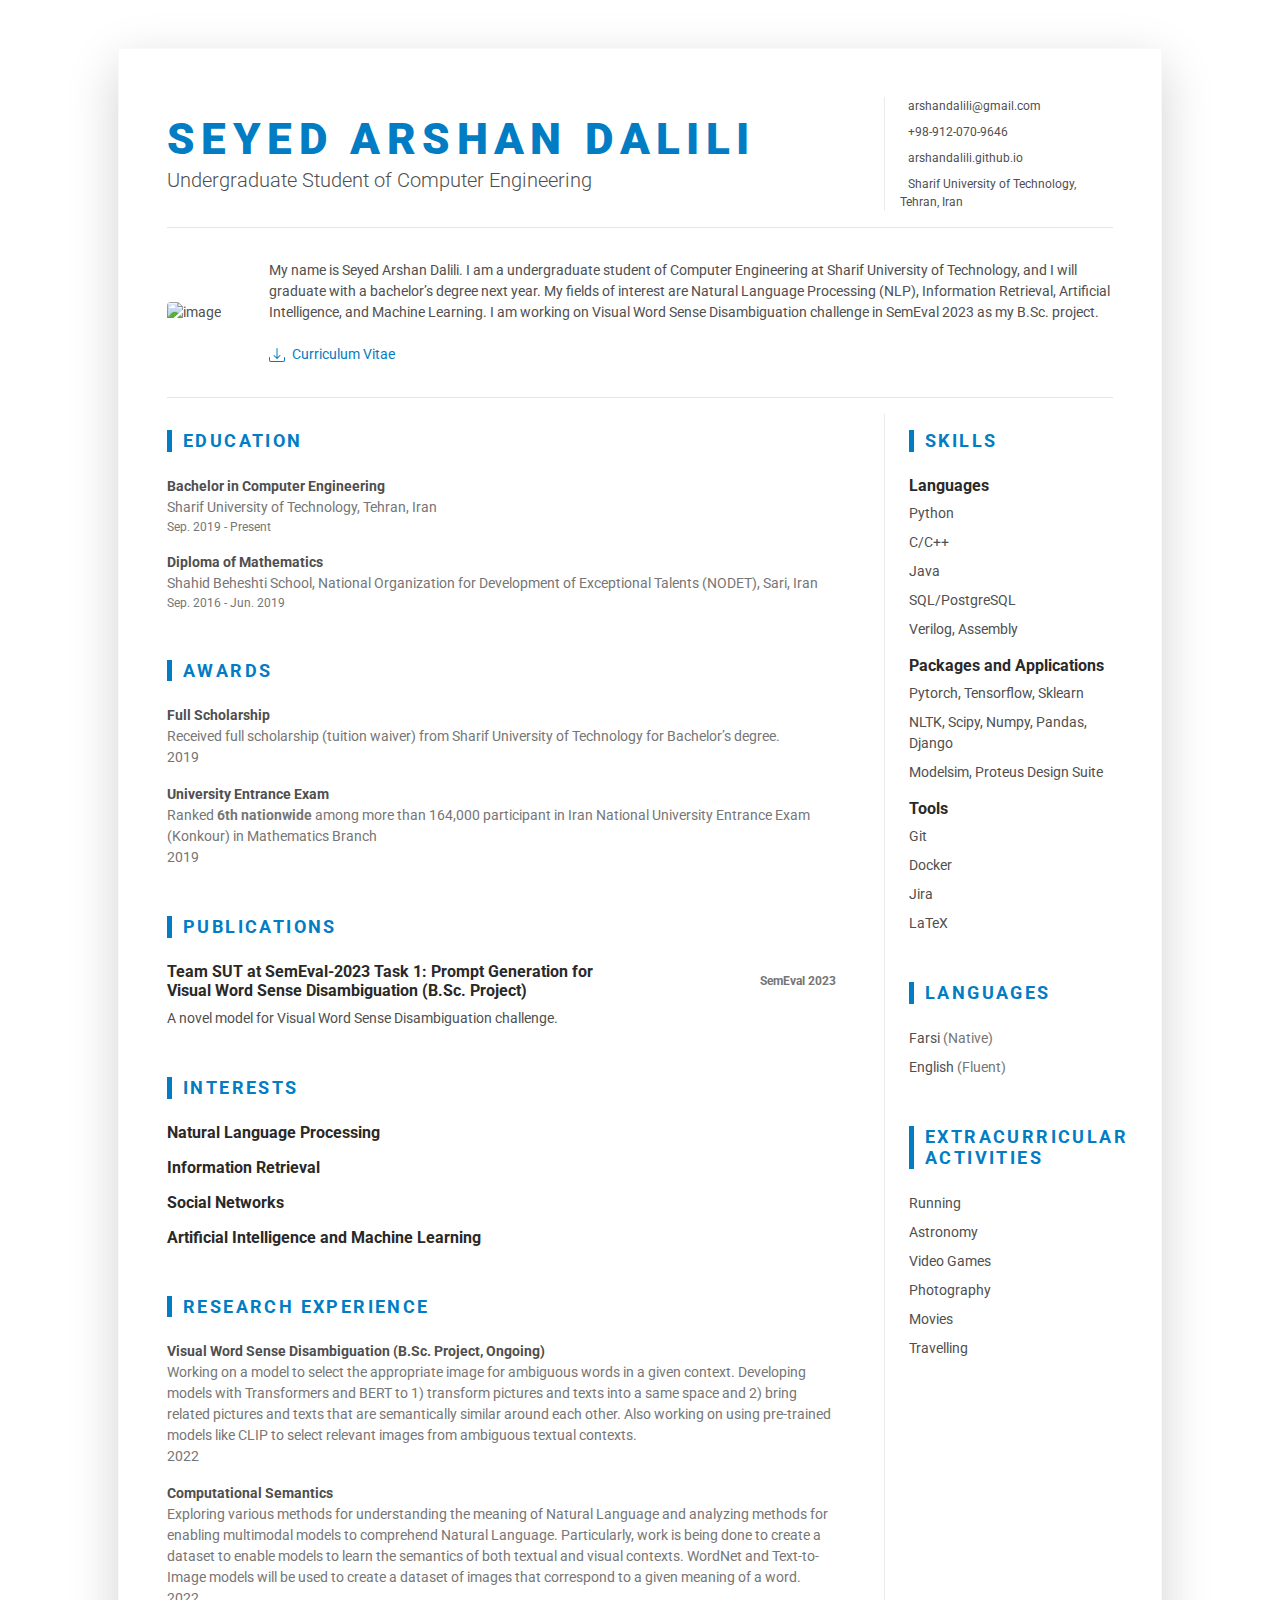
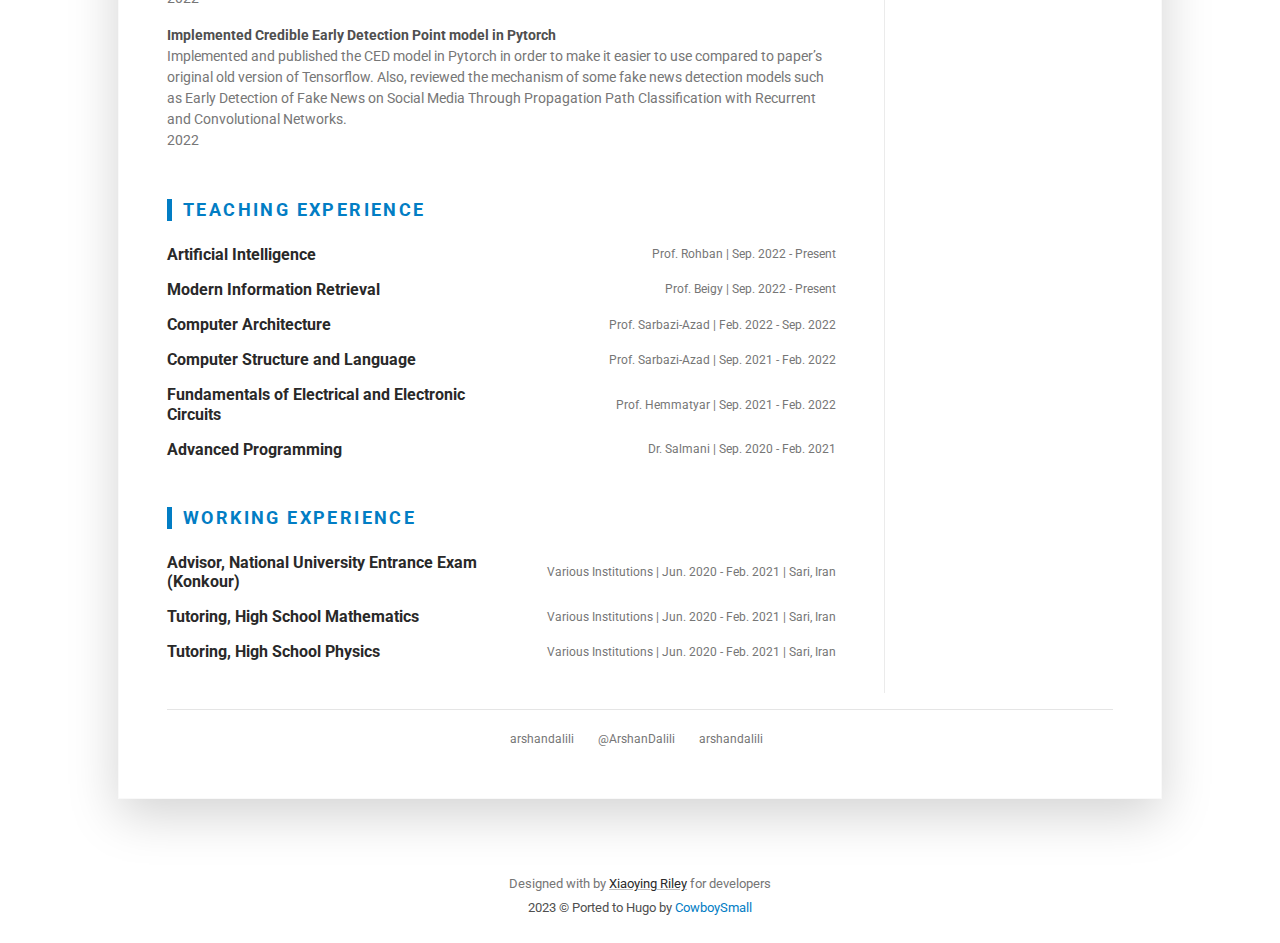
==== commit 445c777b: "deploy: 20bac3b3aa1858ead1fb57994bededcadc0c793d" ====
--- a/index.html
+++ b/index.html
@@ -1,4 +1,4 @@
-<!doctype html><html lang=en><head><meta name=generator content="Hugo 0.111.3"><title>Arshan Dalili</title><meta charset=utf-8><meta http-equiv=x-ua-compatible content="IE=edge"><meta name=viewport content="width=device-width,initial-scale=1"><meta name=description content="Homepage"><meta name=author content="Seyed Arshan Dalili"><link rel="shortcut icon" href=fi.png><link rel=stylesheet href="https://fonts.googleapis.com/css?family=Roboto:300,400,500,700,900"><link rel=stylesheet href=https://arshandalili.github.io/assets/css/devresume.min.223eb4a12e471e832b044d6648e3f63008303f029c6b6a386b078f4872bc2daf.css></head><body><div class=main-wrapper><div class="container px-3 px-lg-5"><article class="resume-wrapper mx-auto theme-bg-light p-5 mb-5 my-5 shadow-lg"><div class=resume-header><div class="row align-items-center"><div class="resume-title col-12 col-md-6 col-lg-8 col-xl-9"><h2 class="resume-name mb-0 text-uppercase">Seyed Arshan Dalili</h2><div class="resume-tagline mb-3 mb-md-0">Undergraduate Student of Computer Engineering</div></div><div class="resume-contact col-12 col-md-6 col-lg-4 col-xl-3"><ul class="list-unstyled mb-0"><li class=mb-2><i class="fas fa-envelope-square fa-fw fa-lg mr-2"></i><a class=resume-link href=mailto:arshandalili@gmail.com>arshandalili@gmail.com</a></li><li class=mb-2><i class="fas fa-phone-square fa-fw fa-lg mr-2"></i><a class=resume-link href=tel:+98-912-070-9646>+98-912-070-9646</a></li><li class=mb-2><i class="fas fa-globe fa-fw fa-lg mr-2"></i><a class=resume-link href=https://arshandalili.github.io>arshandalili.github.io</a></li><li class=mb-0><i class="fas fa-map-marker-alt fa-fw fa-lg mr-2"></i>Sharif University of Technology, Tehran, Iran</li></ul></div></div></div><hr><div class="resume-intro py-3"><div class="media flex-column flex-md-row align-items-center"><img class="resume-profile-image mb-3 mb-md-0 mr-md-5 ml-md-0 rounded mx-auto" src=https://arshandalili.github.io/assets/images/profile_pic.png alt=image><div class="media-body text-left"><p class=mb-0>My name is Seyed Arshan Dalili. I am a undergraduate student of Computer Engineering at Sharif University of Technology, and I will graduate with a bachelor&rsquo;s degree next year. My fields of interest are Natural Language Processing (NLP), Information Retrieval, Artificial Intelligence, and Machine Learning. I am working on Visual Word Sense Disambiguation challenge in SemEval 2023 as my B.Sc. project.</p><br><a class=mb-0 href=https://github.com/arshandalili/arshandalili.github.io/raw/main/CV.pdf><svg xmlns="http://www.w3.org/2000/svg" width="16" height="16" fill="currentcolor" class="bi bi-download" viewBox="0 0 16 16"><path d="M.5 9.9a.5.5.0 01.5.5v2.5a1 1 0 001 1h12a1 1 0 001-1v-2.5a.5.5.0 011 0v2.5a2 2 0 01-2 2H2a2 2 0 01-2-2v-2.5a.5.5.0 01.5-.5z"/><path d="M7.646 11.854a.5.5.0 00.708.0l3-3a.5.5.0 00-.708-.708L8.5 10.293V1.5a.5.5.0 00-1 0v8.793L5.354 8.146a.5.5.0 10-.708.708l3 3z"/></svg>&ensp;Curriculum Vitae</a></div></div></div><hr><div class=resume-body><div class=row><div class="resume-main col-12 col-lg-8 col-xl-9 pr-0 pr-lg-5"><section class="education-section py-3"><h3 class="text-uppercase resume-section-heading mb-4">Education</h3><ul class="list-unstyled resume-education-list"><li class=mb-3><div class="resume-degree font-weight-bold">Bachelor in Computer Engineering</div><div class="resume-degree-org text-muted">Sharif University of Technology, Tehran, Iran</div><div class="resume-degree-time text-muted">Sep. 2019 - Present</div></li><li class=mb-3><div class="resume-degree font-weight-bold">Diploma of Mathematics</div><div class="resume-degree-org text-muted">Shahid Beheshti School, National Organization for Development of Exceptional Talents (NODET), Sari, Iran</div><div class="resume-degree-time text-muted">Sep. 2016 - Jun. 2019</div></li></ul></section><section class="education-section py-3"><h3 class="text-uppercase resume-section-heading mb-4">Awards</h3><ul class="list-unstyled resume-awards-list"><li class=mb-3><div class=font-weight-bold>Full Scholarship</div><div class=text-muted>Received full scholarship (tuition waiver) from Sharif University of Technology for Bachelor&rsquo;s degree.</div><div class=text-muted>2019</div></li><li class=mb-3><div class=font-weight-bold>University Entrance Exam</div><div class=text-muted>Ranked <strong>6th nationwide</strong> among more than 164,000 participant in Iran National University Entrance Exam (Konkour) in Mathematics Branch</div><div class=text-muted>2019</div></li></ul></section><section class="project-section py-3"><h3 class="text-uppercase resume-section-heading mb-4">Publications</h3><div class="item mb-3"><div class="item-heading row align-items-center mb-2"><h4 class="item-title col-12 col-md-6 col-lg-8 mb-2 mb-md-0">Visual Word Sense Disambiguation (B.Sc. Project)</h4><div class="item-meta col-12 col-md-6 col-lg-4 text-muted text-left text-md-right"><strong>SemEval 2023</strong></div></div><div class=item-content><p>A novel model for Visual Word Sense Disambiguation challenge.</p></div></div></section><section class="project-section py-3"><h3 class="text-uppercase resume-section-heading mb-4">Interests</h3><div class="item mb-3"><div class="item-heading row align-items-center mb-2"><h4 class="item-title col-12 col-md-12 col-lg-12 mb-2 mb-md-0">Natural Language Processing</h4></div><div class=item-content><p></p><ul class="list-unstyled resume-skills-list"></ul></div></div><div class="item mb-3"><div class="item-heading row align-items-center mb-2"><h4 class="item-title col-12 col-md-12 col-lg-12 mb-2 mb-md-0">Information Retrieval</h4></div><div class=item-content><p></p><ul class="list-unstyled resume-skills-list"></ul></div></div><div class="item mb-3"><div class="item-heading row align-items-center mb-2"><h4 class="item-title col-12 col-md-12 col-lg-12 mb-2 mb-md-0">Social Networks</h4></div><div class=item-content><p></p><ul class="list-unstyled resume-skills-list"></ul></div></div><div class="item mb-3"><div class="item-heading row align-items-center mb-2"><h4 class="item-title col-12 col-md-12 col-lg-12 mb-2 mb-md-0">Artificial Intelligence and Machine Learning</h4></div><div class=item-content><p></p><ul class="list-unstyled resume-skills-list"></ul></div></div></section><section class="education-section py-3"><h3 class="text-uppercase resume-section-heading mb-4">Research Experience</h3><ul class="list-unstyled resume-awards-list"><li class=mb-3><div class=font-weight-bold>Visual Word Sense Disambiguation (B.Sc. Project, Ongoing)</div><div class=text-muted>Working on a model to select the appropriate image for ambiguous words in a given context. Developing models with Transformers and BERT to 1) transform pictures and texts into a same space and 2) bring related pictures and texts that are semantically similar around each other. Also working on using pre-trained models like CLIP to select relevant images from ambiguous textual contexts.</div><div class=text-muted>2022</div></li><li class=mb-3><div class=font-weight-bold>Computational Semantics</div><div class=text-muted>Exploring various methods for understanding the meaning of Natural Language and analyzing methods for enabling multimodal models to comprehend Natural Language. Particularly, work is being done to create a dataset to enable models to learn the semantics of both textual and visual contexts. WordNet and Text-to-Image models will be used to create a dataset of images that correspond to a given meaning of a word.</div><div class=text-muted>2022</div></li><li class=mb-3><div class=font-weight-bold>Implemented Credible Early Detection Point model in Pytorch</div><div class=text-muted>Implemented and published the CED model in Pytorch in order to make it easier to use compared to paper’s original old version of Tensorflow. Also, reviewed the mechanism of some fake news detection models such as Early Detection of Fake News on Social Media Through Propagation Path Classification with Recurrent and Convolutional Networks.</div><div class=text-muted>2022</div></li></ul></section><section class="work-section py-3"><h3 class="text-uppercase resume-section-heading mb-4">Teaching Experience</h3><div class="item mb-3"><div class="item-heading row align-items-center mb-2"><h4 class="item-title col-12 col-md-6 col-lg-6 mb-2 mb-md-0">Artificial Intelligence</h4><div class="item-meta col-12 col-md-6 col-lg-6 text-muted text-left text-md-right">Prof. Rohban | Sep. 2022 - Present</div></div></div><div class="item mb-3"><div class="item-heading row align-items-center mb-2"><h4 class="item-title col-12 col-md-6 col-lg-6 mb-2 mb-md-0">Modern Information Retrieval</h4><div class="item-meta col-12 col-md-6 col-lg-6 text-muted text-left text-md-right">Prof. Beigy | Sep. 2022 - Present</div></div></div><div class="item mb-3"><div class="item-heading row align-items-center mb-2"><h4 class="item-title col-12 col-md-6 col-lg-6 mb-2 mb-md-0">Computer Architecture</h4><div class="item-meta col-12 col-md-6 col-lg-6 text-muted text-left text-md-right">Prof. Sarbazi-Azad | Feb. 2022 - Sep. 2022</div></div></div><div class="item mb-3"><div class="item-heading row align-items-center mb-2"><h4 class="item-title col-12 col-md-6 col-lg-6 mb-2 mb-md-0">Computer Structure and Language</h4><div class="item-meta col-12 col-md-6 col-lg-6 text-muted text-left text-md-right">Prof. Sarbazi-Azad | Sep. 2021 - Feb. 2022</div></div></div><div class="item mb-3"><div class="item-heading row align-items-center mb-2"><h4 class="item-title col-12 col-md-6 col-lg-6 mb-2 mb-md-0">Fundamentals of Electrical and Electronic Circuits</h4><div class="item-meta col-12 col-md-6 col-lg-6 text-muted text-left text-md-right">Prof. Hemmatyar | Sep. 2021 - Feb. 2022</div></div></div><div class="item mb-3"><div class="item-heading row align-items-center mb-2"><h4 class="item-title col-12 col-md-6 col-lg-6 mb-2 mb-md-0">Advanced Programming</h4><div class="item-meta col-12 col-md-6 col-lg-6 text-muted text-left text-md-right">Dr. Salmani | Sep. 2020 - Feb. 2021</div></div></div></section><section class="work-section py-3"><h3 class="text-uppercase resume-section-heading mb-4">Working Experience</h3><div class="item mb-3"><div class="item-heading row align-items-center mb-2"><h4 class="item-title col-12 col-md-6 col-lg-6 mb-2 mb-md-0">Advisor, National University Entrance Exam (Konkour)</h4><div class="item-meta col-12 col-md-6 col-lg-6 text-muted text-left text-md-right">Various Institutions | Jun. 2020 - Feb. 2021 | Sari, Iran</div></div><div class=item-content><p></p><ul class=resume-list></ul></div></div><div class="item mb-3"><div class="item-heading row align-items-center mb-2"><h4 class="item-title col-12 col-md-6 col-lg-6 mb-2 mb-md-0">Tutoring, High School Mathematics</h4><div class="item-meta col-12 col-md-6 col-lg-6 text-muted text-left text-md-right">Various Institutions | Jun. 2020 - Feb. 2021 | Sari, Iran</div></div><div class=item-content><p></p><ul class=resume-list></ul></div></div><div class="item mb-3"><div class="item-heading row align-items-center mb-2"><h4 class="item-title col-12 col-md-6 col-lg-6 mb-2 mb-md-0">Tutoring, High School Physics</h4><div class="item-meta col-12 col-md-6 col-lg-6 text-muted text-left text-md-right">Various Institutions | Jun. 2020 - Feb. 2021 | Sari, Iran</div></div><div class=item-content><p></p><ul class=resume-list></ul></div></div></section></div><aside class="resume-aside col-12 col-lg-4 col-xl-3 px-lg-4 pb-lg-4"><section class="skills-section py-3"><h3 class="text-uppercase resume-section-heading mb-4">Skills</h3><div class=item><h4 class=item-title>Languages</h4><ul class="list-unstyled resume-skills-list"><li class=mb-2>Python</li><li class=mb-2>C/C++</li><li class=mb-2>Java</li><li class=mb-2>SQL/PostgreSQL</li><li class=mb-2>Verilog, Assembly</li></ul></div><div class=item><h4 class=item-title>Packages and Applications</h4><ul class="list-unstyled resume-skills-list"><li class=mb-2>Pytorch, Tensorflow, Sklearn</li><li class=mb-2>NLTK, Scipy, Numpy, Pandas, Django</li><li class=mb-2>Modelsim, Proteus Design Suite</li></ul></div><div class=item><h4 class=item-title>Tools</h4><ul class="list-unstyled resume-skills-list"><li class=mb-2>Git</li><li class=mb-2>Docker</li><li class=mb-2>Jira</li><li class=mb-2>LaTeX</li></ul></div></section><section class="skills-section py-3"><h3 class="text-uppercase resume-section-heading mb-4">Languages</h3><ul class="list-unstyled resume-lang-list"><li class=mb-2>Farsi <span class=text-muted>(Native)</span></li><li class=mb-2>English <span class=text-muted>(Fluent)</span></li></ul></section><section class="skills-section py-3"><h3 class="text-uppercase resume-section-heading mb-4">Extracurricular Activities</h3><ul class="list-unstyled resume-interests-list mb-0"><li class=mb-2>Running</li><li class=mb-2>Astronomy</li><li class=mb-2>Video Games</li><li class=mb-2>Photography</li><li class=mb-2>Movies</li><li class=mb-2>Travelling</li></ul></section></aside></div></div><hr><div class="resume-footer text-center"><ul class="resume-social-list list-inline mx-auto mb-0 d-inline-block text-muted"><li class="list-inline-item mb-lg-0 mr-3"><a class=resume-link href=//github.com/arshandalili target=_blank><i class="fab fa-github fa-2x mr-2" data-fa-transform=down-4></i>
+<!doctype html><html lang=en><head><meta name=generator content="Hugo 0.111.3"><title>Arshan Dalili</title><meta charset=utf-8><meta http-equiv=x-ua-compatible content="IE=edge"><meta name=viewport content="width=device-width,initial-scale=1"><meta name=description content="Homepage"><meta name=author content="Seyed Arshan Dalili"><link rel="shortcut icon" href=fi.png><link rel=stylesheet href="https://fonts.googleapis.com/css?family=Roboto:300,400,500,700,900"><link rel=stylesheet href=https://arshandalili.github.io/assets/css/devresume.min.223eb4a12e471e832b044d6648e3f63008303f029c6b6a386b078f4872bc2daf.css></head><body><div class=main-wrapper><div class="container px-3 px-lg-5"><article class="resume-wrapper mx-auto theme-bg-light p-5 mb-5 my-5 shadow-lg"><div class=resume-header><div class="row align-items-center"><div class="resume-title col-12 col-md-6 col-lg-8 col-xl-9"><h2 class="resume-name mb-0 text-uppercase">Seyed Arshan Dalili</h2><div class="resume-tagline mb-3 mb-md-0">Undergraduate Student of Computer Engineering</div></div><div class="resume-contact col-12 col-md-6 col-lg-4 col-xl-3"><ul class="list-unstyled mb-0"><li class=mb-2><i class="fas fa-envelope-square fa-fw fa-lg mr-2"></i><a class=resume-link href=mailto:arshandalili@gmail.com>arshandalili@gmail.com</a></li><li class=mb-2><i class="fas fa-phone-square fa-fw fa-lg mr-2"></i><a class=resume-link href=tel:+98-912-070-9646>+98-912-070-9646</a></li><li class=mb-2><i class="fas fa-globe fa-fw fa-lg mr-2"></i><a class=resume-link href=https://arshandalili.github.io>arshandalili.github.io</a></li><li class=mb-0><i class="fas fa-map-marker-alt fa-fw fa-lg mr-2"></i>Sharif University of Technology, Tehran, Iran</li></ul></div></div></div><hr><div class="resume-intro py-3"><div class="media flex-column flex-md-row align-items-center"><img class="resume-profile-image mb-3 mb-md-0 mr-md-5 ml-md-0 rounded mx-auto" src=https://arshandalili.github.io/assets/images/profile_pic.png alt=image><div class="media-body text-left"><p class=mb-0>My name is Seyed Arshan Dalili. I am a undergraduate student of Computer Engineering at Sharif University of Technology, and I will graduate with a bachelor&rsquo;s degree next year. My fields of interest are Natural Language Processing (NLP), Information Retrieval, Artificial Intelligence, and Machine Learning. I am working on Visual Word Sense Disambiguation challenge in SemEval 2023 as my B.Sc. project.</p><br><a class=mb-0 href=https://github.com/arshandalili/arshandalili.github.io/raw/main/CV.pdf><svg xmlns="http://www.w3.org/2000/svg" width="16" height="16" fill="currentcolor" class="bi bi-download" viewBox="0 0 16 16"><path d="M.5 9.9a.5.5.0 01.5.5v2.5a1 1 0 001 1h12a1 1 0 001-1v-2.5a.5.5.0 011 0v2.5a2 2 0 01-2 2H2a2 2 0 01-2-2v-2.5a.5.5.0 01.5-.5z"/><path d="M7.646 11.854a.5.5.0 00.708.0l3-3a.5.5.0 00-.708-.708L8.5 10.293V1.5a.5.5.0 00-1 0v8.793L5.354 8.146a.5.5.0 10-.708.708l3 3z"/></svg>&ensp;Curriculum Vitae</a></div></div></div><hr><div class=resume-body><div class=row><div class="resume-main col-12 col-lg-8 col-xl-9 pr-0 pr-lg-5"><section class="education-section py-3"><h3 class="text-uppercase resume-section-heading mb-4">Education</h3><ul class="list-unstyled resume-education-list"><li class=mb-3><div class="resume-degree font-weight-bold">Bachelor in Computer Engineering</div><div class="resume-degree-org text-muted">Sharif University of Technology, Tehran, Iran</div><div class="resume-degree-time text-muted">Sep. 2019 - Present</div></li><li class=mb-3><div class="resume-degree font-weight-bold">Diploma of Mathematics</div><div class="resume-degree-org text-muted">Shahid Beheshti School, National Organization for Development of Exceptional Talents (NODET), Sari, Iran</div><div class="resume-degree-time text-muted">Sep. 2016 - Jun. 2019</div></li></ul></section><section class="education-section py-3"><h3 class="text-uppercase resume-section-heading mb-4">Awards</h3><ul class="list-unstyled resume-awards-list"><li class=mb-3><div class=font-weight-bold>Full Scholarship</div><div class=text-muted>Received full scholarship (tuition waiver) from Sharif University of Technology for Bachelor&rsquo;s degree.</div><div class=text-muted>2019</div></li><li class=mb-3><div class=font-weight-bold>University Entrance Exam</div><div class=text-muted>Ranked <strong>6th nationwide</strong> among more than 164,000 participant in Iran National University Entrance Exam (Konkour) in Mathematics Branch</div><div class=text-muted>2019</div></li></ul></section><section class="project-section py-3"><h3 class="text-uppercase resume-section-heading mb-4">Publications</h3><div class="item mb-3"><div class="item-heading row align-items-center mb-2"><h4 class="item-title col-12 col-md-6 col-lg-8 mb-2 mb-md-0">Team SUT at SemEval-2023 Task 1: Prompt Generation for Visual Word Sense Disambiguation (B.Sc. Project)</h4><div class="item-meta col-12 col-md-6 col-lg-4 text-muted text-left text-md-right"><strong>SemEval 2023</strong></div></div><div class=item-content><p>A novel model for Visual Word Sense Disambiguation challenge.</p></div></div></section><section class="project-section py-3"><h3 class="text-uppercase resume-section-heading mb-4">Interests</h3><div class="item mb-3"><div class="item-heading row align-items-center mb-2"><h4 class="item-title col-12 col-md-12 col-lg-12 mb-2 mb-md-0">Natural Language Processing</h4></div><div class=item-content><p></p><ul class="list-unstyled resume-skills-list"></ul></div></div><div class="item mb-3"><div class="item-heading row align-items-center mb-2"><h4 class="item-title col-12 col-md-12 col-lg-12 mb-2 mb-md-0">Information Retrieval</h4></div><div class=item-content><p></p><ul class="list-unstyled resume-skills-list"></ul></div></div><div class="item mb-3"><div class="item-heading row align-items-center mb-2"><h4 class="item-title col-12 col-md-12 col-lg-12 mb-2 mb-md-0">Social Networks</h4></div><div class=item-content><p></p><ul class="list-unstyled resume-skills-list"></ul></div></div><div class="item mb-3"><div class="item-heading row align-items-center mb-2"><h4 class="item-title col-12 col-md-12 col-lg-12 mb-2 mb-md-0">Artificial Intelligence and Machine Learning</h4></div><div class=item-content><p></p><ul class="list-unstyled resume-skills-list"></ul></div></div></section><section class="education-section py-3"><h3 class="text-uppercase resume-section-heading mb-4">Research Experience</h3><ul class="list-unstyled resume-awards-list"><li class=mb-3><div class=font-weight-bold>Visual Word Sense Disambiguation (B.Sc. Project, Ongoing)</div><div class=text-muted>Working on a model to select the appropriate image for ambiguous words in a given context. Developing models with Transformers and BERT to 1) transform pictures and texts into a same space and 2) bring related pictures and texts that are semantically similar around each other. Also working on using pre-trained models like CLIP to select relevant images from ambiguous textual contexts.</div><div class=text-muted>2022</div></li><li class=mb-3><div class=font-weight-bold>Computational Semantics</div><div class=text-muted>Exploring various methods for understanding the meaning of Natural Language and analyzing methods for enabling multimodal models to comprehend Natural Language. Particularly, work is being done to create a dataset to enable models to learn the semantics of both textual and visual contexts. WordNet and Text-to-Image models will be used to create a dataset of images that correspond to a given meaning of a word.</div><div class=text-muted>2022</div></li><li class=mb-3><div class=font-weight-bold>Implemented Credible Early Detection Point model in Pytorch</div><div class=text-muted>Implemented and published the CED model in Pytorch in order to make it easier to use compared to paper’s original old version of Tensorflow. Also, reviewed the mechanism of some fake news detection models such as Early Detection of Fake News on Social Media Through Propagation Path Classification with Recurrent and Convolutional Networks.</div><div class=text-muted>2022</div></li></ul></section><section class="work-section py-3"><h3 class="text-uppercase resume-section-heading mb-4">Teaching Experience</h3><div class="item mb-3"><div class="item-heading row align-items-center mb-2"><h4 class="item-title col-12 col-md-6 col-lg-6 mb-2 mb-md-0">Artificial Intelligence</h4><div class="item-meta col-12 col-md-6 col-lg-6 text-muted text-left text-md-right">Prof. Rohban | Sep. 2022 - Present</div></div></div><div class="item mb-3"><div class="item-heading row align-items-center mb-2"><h4 class="item-title col-12 col-md-6 col-lg-6 mb-2 mb-md-0">Modern Information Retrieval</h4><div class="item-meta col-12 col-md-6 col-lg-6 text-muted text-left text-md-right">Prof. Beigy | Sep. 2022 - Present</div></div></div><div class="item mb-3"><div class="item-heading row align-items-center mb-2"><h4 class="item-title col-12 col-md-6 col-lg-6 mb-2 mb-md-0">Computer Architecture</h4><div class="item-meta col-12 col-md-6 col-lg-6 text-muted text-left text-md-right">Prof. Sarbazi-Azad | Feb. 2022 - Sep. 2022</div></div></div><div class="item mb-3"><div class="item-heading row align-items-center mb-2"><h4 class="item-title col-12 col-md-6 col-lg-6 mb-2 mb-md-0">Computer Structure and Language</h4><div class="item-meta col-12 col-md-6 col-lg-6 text-muted text-left text-md-right">Prof. Sarbazi-Azad | Sep. 2021 - Feb. 2022</div></div></div><div class="item mb-3"><div class="item-heading row align-items-center mb-2"><h4 class="item-title col-12 col-md-6 col-lg-6 mb-2 mb-md-0">Fundamentals of Electrical and Electronic Circuits</h4><div class="item-meta col-12 col-md-6 col-lg-6 text-muted text-left text-md-right">Prof. Hemmatyar | Sep. 2021 - Feb. 2022</div></div></div><div class="item mb-3"><div class="item-heading row align-items-center mb-2"><h4 class="item-title col-12 col-md-6 col-lg-6 mb-2 mb-md-0">Advanced Programming</h4><div class="item-meta col-12 col-md-6 col-lg-6 text-muted text-left text-md-right">Dr. Salmani | Sep. 2020 - Feb. 2021</div></div></div></section><section class="work-section py-3"><h3 class="text-uppercase resume-section-heading mb-4">Working Experience</h3><div class="item mb-3"><div class="item-heading row align-items-center mb-2"><h4 class="item-title col-12 col-md-6 col-lg-6 mb-2 mb-md-0">Advisor, National University Entrance Exam (Konkour)</h4><div class="item-meta col-12 col-md-6 col-lg-6 text-muted text-left text-md-right">Various Institutions | Jun. 2020 - Feb. 2021 | Sari, Iran</div></div><div class=item-content><p></p><ul class=resume-list></ul></div></div><div class="item mb-3"><div class="item-heading row align-items-center mb-2"><h4 class="item-title col-12 col-md-6 col-lg-6 mb-2 mb-md-0">Tutoring, High School Mathematics</h4><div class="item-meta col-12 col-md-6 col-lg-6 text-muted text-left text-md-right">Various Institutions | Jun. 2020 - Feb. 2021 | Sari, Iran</div></div><div class=item-content><p></p><ul class=resume-list></ul></div></div><div class="item mb-3"><div class="item-heading row align-items-center mb-2"><h4 class="item-title col-12 col-md-6 col-lg-6 mb-2 mb-md-0">Tutoring, High School Physics</h4><div class="item-meta col-12 col-md-6 col-lg-6 text-muted text-left text-md-right">Various Institutions | Jun. 2020 - Feb. 2021 | Sari, Iran</div></div><div class=item-content><p></p><ul class=resume-list></ul></div></div></section></div><aside class="resume-aside col-12 col-lg-4 col-xl-3 px-lg-4 pb-lg-4"><section class="skills-section py-3"><h3 class="text-uppercase resume-section-heading mb-4">Skills</h3><div class=item><h4 class=item-title>Languages</h4><ul class="list-unstyled resume-skills-list"><li class=mb-2>Python</li><li class=mb-2>C/C++</li><li class=mb-2>Java</li><li class=mb-2>SQL/PostgreSQL</li><li class=mb-2>Verilog, Assembly</li></ul></div><div class=item><h4 class=item-title>Packages and Applications</h4><ul class="list-unstyled resume-skills-list"><li class=mb-2>Pytorch, Tensorflow, Sklearn</li><li class=mb-2>NLTK, Scipy, Numpy, Pandas, Django</li><li class=mb-2>Modelsim, Proteus Design Suite</li></ul></div><div class=item><h4 class=item-title>Tools</h4><ul class="list-unstyled resume-skills-list"><li class=mb-2>Git</li><li class=mb-2>Docker</li><li class=mb-2>Jira</li><li class=mb-2>LaTeX</li></ul></div></section><section class="skills-section py-3"><h3 class="text-uppercase resume-section-heading mb-4">Languages</h3><ul class="list-unstyled resume-lang-list"><li class=mb-2>Farsi <span class=text-muted>(Native)</span></li><li class=mb-2>English <span class=text-muted>(Fluent)</span></li></ul></section><section class="skills-section py-3"><h3 class="text-uppercase resume-section-heading mb-4">Extracurricular Activities</h3><ul class="list-unstyled resume-interests-list mb-0"><li class=mb-2>Running</li><li class=mb-2>Astronomy</li><li class=mb-2>Video Games</li><li class=mb-2>Photography</li><li class=mb-2>Movies</li><li class=mb-2>Travelling</li></ul></section></aside></div></div><hr><div class="resume-footer text-center"><ul class="resume-social-list list-inline mx-auto mb-0 d-inline-block text-muted"><li class="list-inline-item mb-lg-0 mr-3"><a class=resume-link href=//github.com/arshandalili target=_blank><i class="fab fa-github fa-2x mr-2" data-fa-transform=down-4></i>
 <span class="d-none d-lg-inline-block text-muted">arshandalili</span></a></li><li class="list-inline-item mb-lg-0 mr-3"><a class=resume-link href=//twitter.com/ArshanDalili target=_blank><i class="fab fa-twitter-square fa-2x mr-2" data-fa-transform=down-4></i>
 <span class="d-none d-lg-inline-block text-muted">@ArshanDalili</span></a></li><li class="list-inline-item mb-lg-0 mr-3"><a class=resume-link href=//linkedin.com/in/arshandalili target=_blank><i class="fab fa-linkedin fa-2x mr-2" data-fa-transform=down-4></i>
 <span class="d-none d-lg-inline-block text-muted">arshandalili</span></a></li></ul></div></article></div><footer class="footer text-center py-4"><small class="copyright text-muted">Designed with <i class="fas fa-heart"></i> by <a class=theme-link href=http://themes.3rdwavemedia.com target=_blank>Xiaoying Riley</a> for developers</small><br><small class=copyright>2023 &copy; Ported to Hugo by <a href=https://github.com/cowboysmall target=_blank>CowboySmall</a></small></footer></div><script defer src=https://use.fontawesome.com/releases/v5.8.1/js/all.js integrity=sha384-g5uSoOSBd7KkhAMlnQILrecXvzst9TdC09/VM+pjDTCM+1il8RHz5fKANTFFb+gQ crossorigin=anonymous></script>
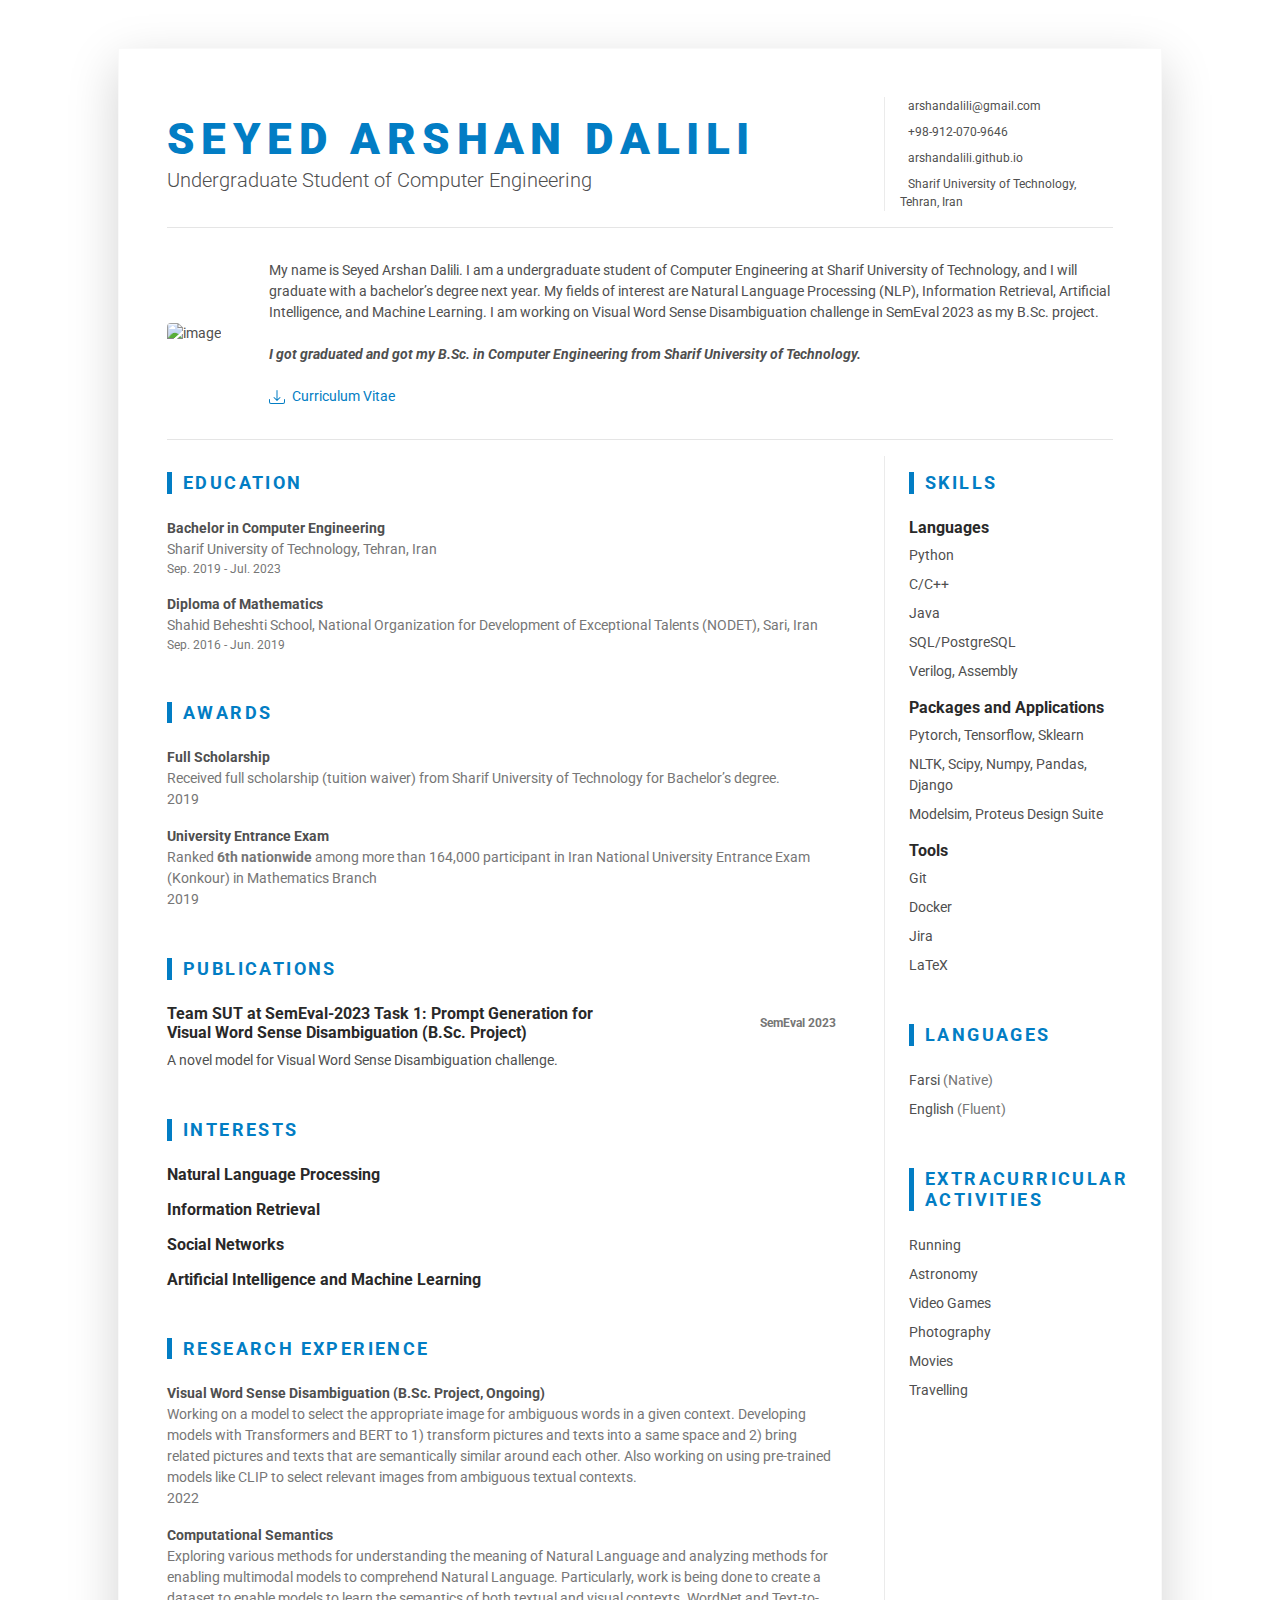
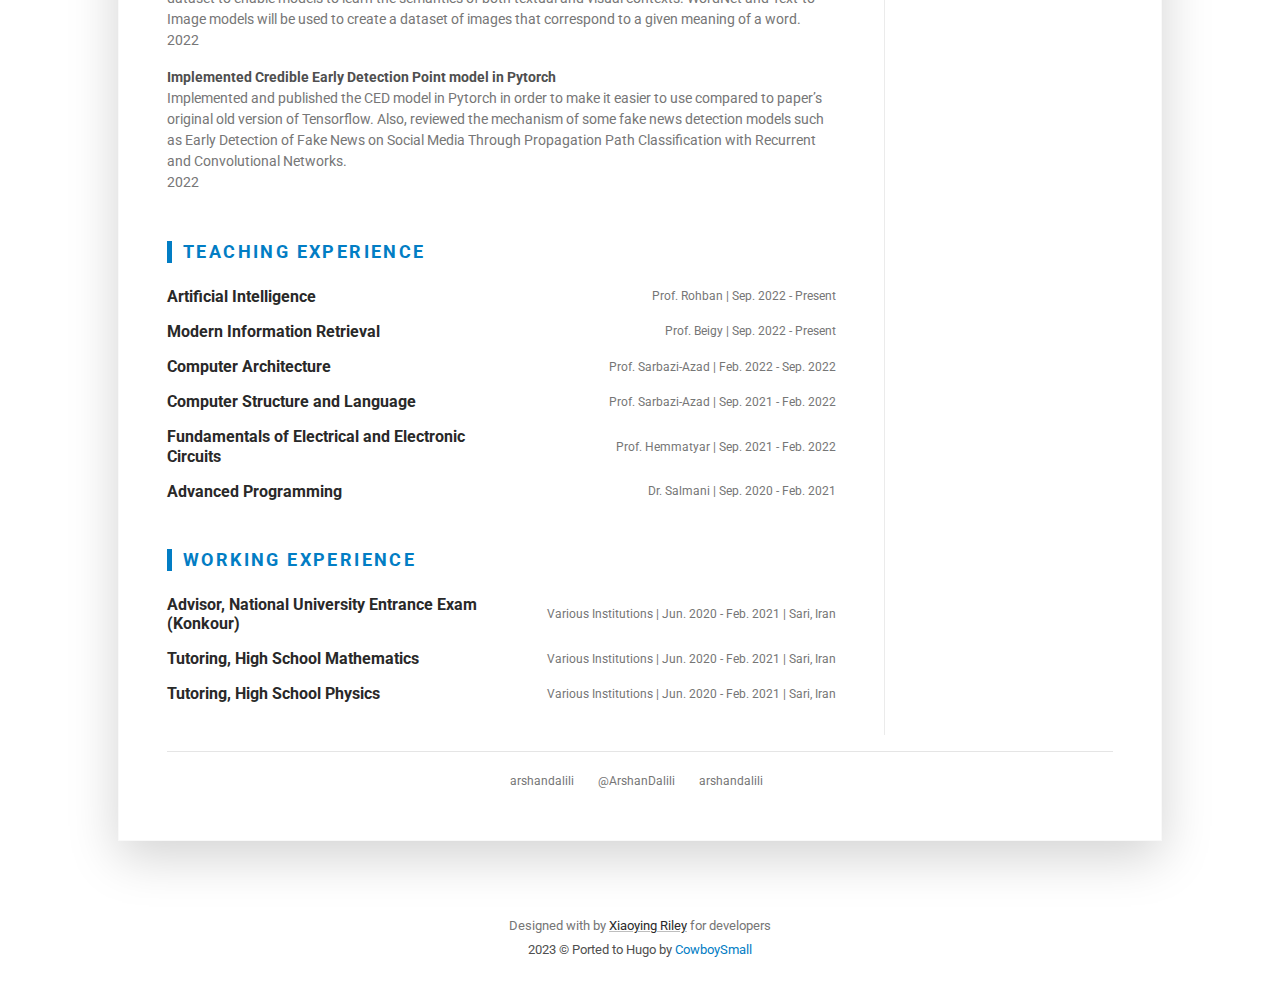
==== commit 4f31ffa4: "deploy: 178bb209dd602e568a797a174359a105cae3930f" ====
--- a/index.html
+++ b/index.html
@@ -1,4 +1,4 @@
-<!doctype html><html lang=en><head><meta name=generator content="Hugo 0.111.3"><title>Arshan Dalili</title><meta charset=utf-8><meta http-equiv=x-ua-compatible content="IE=edge"><meta name=viewport content="width=device-width,initial-scale=1"><meta name=description content="Homepage"><meta name=author content="Seyed Arshan Dalili"><link rel="shortcut icon" href=fi.png><link rel=stylesheet href="https://fonts.googleapis.com/css?family=Roboto:300,400,500,700,900"><link rel=stylesheet href=https://arshandalili.github.io/assets/css/devresume.min.223eb4a12e471e832b044d6648e3f63008303f029c6b6a386b078f4872bc2daf.css></head><body><div class=main-wrapper><div class="container px-3 px-lg-5"><article class="resume-wrapper mx-auto theme-bg-light p-5 mb-5 my-5 shadow-lg"><div class=resume-header><div class="row align-items-center"><div class="resume-title col-12 col-md-6 col-lg-8 col-xl-9"><h2 class="resume-name mb-0 text-uppercase">Seyed Arshan Dalili</h2><div class="resume-tagline mb-3 mb-md-0">Undergraduate Student of Computer Engineering</div></div><div class="resume-contact col-12 col-md-6 col-lg-4 col-xl-3"><ul class="list-unstyled mb-0"><li class=mb-2><i class="fas fa-envelope-square fa-fw fa-lg mr-2"></i><a class=resume-link href=mailto:arshandalili@gmail.com>arshandalili@gmail.com</a></li><li class=mb-2><i class="fas fa-phone-square fa-fw fa-lg mr-2"></i><a class=resume-link href=tel:+98-912-070-9646>+98-912-070-9646</a></li><li class=mb-2><i class="fas fa-globe fa-fw fa-lg mr-2"></i><a class=resume-link href=https://arshandalili.github.io>arshandalili.github.io</a></li><li class=mb-0><i class="fas fa-map-marker-alt fa-fw fa-lg mr-2"></i>Sharif University of Technology, Tehran, Iran</li></ul></div></div></div><hr><div class="resume-intro py-3"><div class="media flex-column flex-md-row align-items-center"><img class="resume-profile-image mb-3 mb-md-0 mr-md-5 ml-md-0 rounded mx-auto" src=https://arshandalili.github.io/assets/images/profile_pic.png alt=image><div class="media-body text-left"><p class=mb-0>My name is Seyed Arshan Dalili. I am a undergraduate student of Computer Engineering at Sharif University of Technology, and I will graduate with a bachelor&rsquo;s degree next year. My fields of interest are Natural Language Processing (NLP), Information Retrieval, Artificial Intelligence, and Machine Learning. I am working on Visual Word Sense Disambiguation challenge in SemEval 2023 as my B.Sc. project.</p><br><a class=mb-0 href=https://github.com/arshandalili/arshandalili.github.io/raw/main/CV.pdf><svg xmlns="http://www.w3.org/2000/svg" width="16" height="16" fill="currentcolor" class="bi bi-download" viewBox="0 0 16 16"><path d="M.5 9.9a.5.5.0 01.5.5v2.5a1 1 0 001 1h12a1 1 0 001-1v-2.5a.5.5.0 011 0v2.5a2 2 0 01-2 2H2a2 2 0 01-2-2v-2.5a.5.5.0 01.5-.5z"/><path d="M7.646 11.854a.5.5.0 00.708.0l3-3a.5.5.0 00-.708-.708L8.5 10.293V1.5a.5.5.0 00-1 0v8.793L5.354 8.146a.5.5.0 10-.708.708l3 3z"/></svg>&ensp;Curriculum Vitae</a></div></div></div><hr><div class=resume-body><div class=row><div class="resume-main col-12 col-lg-8 col-xl-9 pr-0 pr-lg-5"><section class="education-section py-3"><h3 class="text-uppercase resume-section-heading mb-4">Education</h3><ul class="list-unstyled resume-education-list"><li class=mb-3><div class="resume-degree font-weight-bold">Bachelor in Computer Engineering</div><div class="resume-degree-org text-muted">Sharif University of Technology, Tehran, Iran</div><div class="resume-degree-time text-muted">Sep. 2019 - Present</div></li><li class=mb-3><div class="resume-degree font-weight-bold">Diploma of Mathematics</div><div class="resume-degree-org text-muted">Shahid Beheshti School, National Organization for Development of Exceptional Talents (NODET), Sari, Iran</div><div class="resume-degree-time text-muted">Sep. 2016 - Jun. 2019</div></li></ul></section><section class="education-section py-3"><h3 class="text-uppercase resume-section-heading mb-4">Awards</h3><ul class="list-unstyled resume-awards-list"><li class=mb-3><div class=font-weight-bold>Full Scholarship</div><div class=text-muted>Received full scholarship (tuition waiver) from Sharif University of Technology for Bachelor&rsquo;s degree.</div><div class=text-muted>2019</div></li><li class=mb-3><div class=font-weight-bold>University Entrance Exam</div><div class=text-muted>Ranked <strong>6th nationwide</strong> among more than 164,000 participant in Iran National University Entrance Exam (Konkour) in Mathematics Branch</div><div class=text-muted>2019</div></li></ul></section><section class="project-section py-3"><h3 class="text-uppercase resume-section-heading mb-4">Publications</h3><div class="item mb-3"><div class="item-heading row align-items-center mb-2"><h4 class="item-title col-12 col-md-6 col-lg-8 mb-2 mb-md-0">Team SUT at SemEval-2023 Task 1: Prompt Generation for Visual Word Sense Disambiguation (B.Sc. Project)</h4><div class="item-meta col-12 col-md-6 col-lg-4 text-muted text-left text-md-right"><strong>SemEval 2023</strong></div></div><div class=item-content><p>A novel model for Visual Word Sense Disambiguation challenge.</p></div></div></section><section class="project-section py-3"><h3 class="text-uppercase resume-section-heading mb-4">Interests</h3><div class="item mb-3"><div class="item-heading row align-items-center mb-2"><h4 class="item-title col-12 col-md-12 col-lg-12 mb-2 mb-md-0">Natural Language Processing</h4></div><div class=item-content><p></p><ul class="list-unstyled resume-skills-list"></ul></div></div><div class="item mb-3"><div class="item-heading row align-items-center mb-2"><h4 class="item-title col-12 col-md-12 col-lg-12 mb-2 mb-md-0">Information Retrieval</h4></div><div class=item-content><p></p><ul class="list-unstyled resume-skills-list"></ul></div></div><div class="item mb-3"><div class="item-heading row align-items-center mb-2"><h4 class="item-title col-12 col-md-12 col-lg-12 mb-2 mb-md-0">Social Networks</h4></div><div class=item-content><p></p><ul class="list-unstyled resume-skills-list"></ul></div></div><div class="item mb-3"><div class="item-heading row align-items-center mb-2"><h4 class="item-title col-12 col-md-12 col-lg-12 mb-2 mb-md-0">Artificial Intelligence and Machine Learning</h4></div><div class=item-content><p></p><ul class="list-unstyled resume-skills-list"></ul></div></div></section><section class="education-section py-3"><h3 class="text-uppercase resume-section-heading mb-4">Research Experience</h3><ul class="list-unstyled resume-awards-list"><li class=mb-3><div class=font-weight-bold>Visual Word Sense Disambiguation (B.Sc. Project, Ongoing)</div><div class=text-muted>Working on a model to select the appropriate image for ambiguous words in a given context. Developing models with Transformers and BERT to 1) transform pictures and texts into a same space and 2) bring related pictures and texts that are semantically similar around each other. Also working on using pre-trained models like CLIP to select relevant images from ambiguous textual contexts.</div><div class=text-muted>2022</div></li><li class=mb-3><div class=font-weight-bold>Computational Semantics</div><div class=text-muted>Exploring various methods for understanding the meaning of Natural Language and analyzing methods for enabling multimodal models to comprehend Natural Language. Particularly, work is being done to create a dataset to enable models to learn the semantics of both textual and visual contexts. WordNet and Text-to-Image models will be used to create a dataset of images that correspond to a given meaning of a word.</div><div class=text-muted>2022</div></li><li class=mb-3><div class=font-weight-bold>Implemented Credible Early Detection Point model in Pytorch</div><div class=text-muted>Implemented and published the CED model in Pytorch in order to make it easier to use compared to paper’s original old version of Tensorflow. Also, reviewed the mechanism of some fake news detection models such as Early Detection of Fake News on Social Media Through Propagation Path Classification with Recurrent and Convolutional Networks.</div><div class=text-muted>2022</div></li></ul></section><section class="work-section py-3"><h3 class="text-uppercase resume-section-heading mb-4">Teaching Experience</h3><div class="item mb-3"><div class="item-heading row align-items-center mb-2"><h4 class="item-title col-12 col-md-6 col-lg-6 mb-2 mb-md-0">Artificial Intelligence</h4><div class="item-meta col-12 col-md-6 col-lg-6 text-muted text-left text-md-right">Prof. Rohban | Sep. 2022 - Present</div></div></div><div class="item mb-3"><div class="item-heading row align-items-center mb-2"><h4 class="item-title col-12 col-md-6 col-lg-6 mb-2 mb-md-0">Modern Information Retrieval</h4><div class="item-meta col-12 col-md-6 col-lg-6 text-muted text-left text-md-right">Prof. Beigy | Sep. 2022 - Present</div></div></div><div class="item mb-3"><div class="item-heading row align-items-center mb-2"><h4 class="item-title col-12 col-md-6 col-lg-6 mb-2 mb-md-0">Computer Architecture</h4><div class="item-meta col-12 col-md-6 col-lg-6 text-muted text-left text-md-right">Prof. Sarbazi-Azad | Feb. 2022 - Sep. 2022</div></div></div><div class="item mb-3"><div class="item-heading row align-items-center mb-2"><h4 class="item-title col-12 col-md-6 col-lg-6 mb-2 mb-md-0">Computer Structure and Language</h4><div class="item-meta col-12 col-md-6 col-lg-6 text-muted text-left text-md-right">Prof. Sarbazi-Azad | Sep. 2021 - Feb. 2022</div></div></div><div class="item mb-3"><div class="item-heading row align-items-center mb-2"><h4 class="item-title col-12 col-md-6 col-lg-6 mb-2 mb-md-0">Fundamentals of Electrical and Electronic Circuits</h4><div class="item-meta col-12 col-md-6 col-lg-6 text-muted text-left text-md-right">Prof. Hemmatyar | Sep. 2021 - Feb. 2022</div></div></div><div class="item mb-3"><div class="item-heading row align-items-center mb-2"><h4 class="item-title col-12 col-md-6 col-lg-6 mb-2 mb-md-0">Advanced Programming</h4><div class="item-meta col-12 col-md-6 col-lg-6 text-muted text-left text-md-right">Dr. Salmani | Sep. 2020 - Feb. 2021</div></div></div></section><section class="work-section py-3"><h3 class="text-uppercase resume-section-heading mb-4">Working Experience</h3><div class="item mb-3"><div class="item-heading row align-items-center mb-2"><h4 class="item-title col-12 col-md-6 col-lg-6 mb-2 mb-md-0">Advisor, National University Entrance Exam (Konkour)</h4><div class="item-meta col-12 col-md-6 col-lg-6 text-muted text-left text-md-right">Various Institutions | Jun. 2020 - Feb. 2021 | Sari, Iran</div></div><div class=item-content><p></p><ul class=resume-list></ul></div></div><div class="item mb-3"><div class="item-heading row align-items-center mb-2"><h4 class="item-title col-12 col-md-6 col-lg-6 mb-2 mb-md-0">Tutoring, High School Mathematics</h4><div class="item-meta col-12 col-md-6 col-lg-6 text-muted text-left text-md-right">Various Institutions | Jun. 2020 - Feb. 2021 | Sari, Iran</div></div><div class=item-content><p></p><ul class=resume-list></ul></div></div><div class="item mb-3"><div class="item-heading row align-items-center mb-2"><h4 class="item-title col-12 col-md-6 col-lg-6 mb-2 mb-md-0">Tutoring, High School Physics</h4><div class="item-meta col-12 col-md-6 col-lg-6 text-muted text-left text-md-right">Various Institutions | Jun. 2020 - Feb. 2021 | Sari, Iran</div></div><div class=item-content><p></p><ul class=resume-list></ul></div></div></section></div><aside class="resume-aside col-12 col-lg-4 col-xl-3 px-lg-4 pb-lg-4"><section class="skills-section py-3"><h3 class="text-uppercase resume-section-heading mb-4">Skills</h3><div class=item><h4 class=item-title>Languages</h4><ul class="list-unstyled resume-skills-list"><li class=mb-2>Python</li><li class=mb-2>C/C++</li><li class=mb-2>Java</li><li class=mb-2>SQL/PostgreSQL</li><li class=mb-2>Verilog, Assembly</li></ul></div><div class=item><h4 class=item-title>Packages and Applications</h4><ul class="list-unstyled resume-skills-list"><li class=mb-2>Pytorch, Tensorflow, Sklearn</li><li class=mb-2>NLTK, Scipy, Numpy, Pandas, Django</li><li class=mb-2>Modelsim, Proteus Design Suite</li></ul></div><div class=item><h4 class=item-title>Tools</h4><ul class="list-unstyled resume-skills-list"><li class=mb-2>Git</li><li class=mb-2>Docker</li><li class=mb-2>Jira</li><li class=mb-2>LaTeX</li></ul></div></section><section class="skills-section py-3"><h3 class="text-uppercase resume-section-heading mb-4">Languages</h3><ul class="list-unstyled resume-lang-list"><li class=mb-2>Farsi <span class=text-muted>(Native)</span></li><li class=mb-2>English <span class=text-muted>(Fluent)</span></li></ul></section><section class="skills-section py-3"><h3 class="text-uppercase resume-section-heading mb-4">Extracurricular Activities</h3><ul class="list-unstyled resume-interests-list mb-0"><li class=mb-2>Running</li><li class=mb-2>Astronomy</li><li class=mb-2>Video Games</li><li class=mb-2>Photography</li><li class=mb-2>Movies</li><li class=mb-2>Travelling</li></ul></section></aside></div></div><hr><div class="resume-footer text-center"><ul class="resume-social-list list-inline mx-auto mb-0 d-inline-block text-muted"><li class="list-inline-item mb-lg-0 mr-3"><a class=resume-link href=//github.com/arshandalili target=_blank><i class="fab fa-github fa-2x mr-2" data-fa-transform=down-4></i>
+<!doctype html><html lang=en><head><meta name=generator content="Hugo 0.115.4"><title>Arshan Dalili</title><meta charset=utf-8><meta http-equiv=x-ua-compatible content="IE=edge"><meta name=viewport content="width=device-width,initial-scale=1"><meta name=description content="Homepage"><meta name=author content="Seyed Arshan Dalili"><link rel="shortcut icon" href=fi.png><link rel=stylesheet href="https://fonts.googleapis.com/css?family=Roboto:300,400,500,700,900"><link rel=stylesheet href=https://arshandalili.github.io/assets/css/devresume.min.223eb4a12e471e832b044d6648e3f63008303f029c6b6a386b078f4872bc2daf.css></head><body><div class=main-wrapper><div class="container px-3 px-lg-5"><article class="resume-wrapper mx-auto theme-bg-light p-5 mb-5 my-5 shadow-lg"><div class=resume-header><div class="row align-items-center"><div class="resume-title col-12 col-md-6 col-lg-8 col-xl-9"><h2 class="resume-name mb-0 text-uppercase">Seyed Arshan Dalili</h2><div class="resume-tagline mb-3 mb-md-0">Undergraduate Student of Computer Engineering</div></div><div class="resume-contact col-12 col-md-6 col-lg-4 col-xl-3"><ul class="list-unstyled mb-0"><li class=mb-2><i class="fas fa-envelope-square fa-fw fa-lg mr-2"></i><a class=resume-link href=mailto:arshandalili@gmail.com>arshandalili@gmail.com</a></li><li class=mb-2><i class="fas fa-phone-square fa-fw fa-lg mr-2"></i><a class=resume-link href=tel:+98-912-070-9646>+98-912-070-9646</a></li><li class=mb-2><i class="fas fa-globe fa-fw fa-lg mr-2"></i><a class=resume-link href=https://arshandalili.github.io>arshandalili.github.io</a></li><li class=mb-0><i class="fas fa-map-marker-alt fa-fw fa-lg mr-2"></i>Sharif University of Technology, Tehran, Iran</li></ul></div></div></div><hr><div class="resume-intro py-3"><div class="media flex-column flex-md-row align-items-center"><img class="resume-profile-image mb-3 mb-md-0 mr-md-5 ml-md-0 rounded mx-auto" src=https://arshandalili.github.io/assets/images/profile_pic.png alt=image><div class="media-body text-left"><p class=mb-0>My name is Seyed Arshan Dalili. I am a undergraduate student of Computer Engineering at Sharif University of Technology, and I will graduate with a bachelor&rsquo;s degree next year. My fields of interest are Natural Language Processing (NLP), Information Retrieval, Artificial Intelligence, and Machine Learning. I am working on Visual Word Sense Disambiguation challenge in SemEval 2023 as my B.Sc. project.</p><br><p class=mb-0><b><i>I got graduated and got my B.Sc. in Computer Engineering from Sharif University of Technology.</i></b></p><br><a class=mb-0 href=https://github.com/arshandalili/arshandalili.github.io/raw/main/CV.pdf><svg xmlns="http://www.w3.org/2000/svg" width="16" height="16" fill="currentcolor" class="bi bi-download" viewBox="0 0 16 16"><path d="M.5 9.9a.5.5.0 01.5.5v2.5a1 1 0 001 1h12a1 1 0 001-1v-2.5a.5.5.0 011 0v2.5a2 2 0 01-2 2H2a2 2 0 01-2-2v-2.5a.5.5.0 01.5-.5z"/><path d="M7.646 11.854a.5.5.0 00.708.0l3-3a.5.5.0 00-.708-.708L8.5 10.293V1.5a.5.5.0 00-1 0v8.793L5.354 8.146a.5.5.0 10-.708.708l3 3z"/></svg>&ensp;Curriculum Vitae</a></div></div></div><hr><div class=resume-body><div class=row><div class="resume-main col-12 col-lg-8 col-xl-9 pr-0 pr-lg-5"><section class="education-section py-3"><h3 class="text-uppercase resume-section-heading mb-4">Education</h3><ul class="list-unstyled resume-education-list"><li class=mb-3><div class="resume-degree font-weight-bold">Bachelor in Computer Engineering</div><div class="resume-degree-org text-muted">Sharif University of Technology, Tehran, Iran</div><div class="resume-degree-time text-muted">Sep. 2019 - Jul. 2023</div></li><li class=mb-3><div class="resume-degree font-weight-bold">Diploma of Mathematics</div><div class="resume-degree-org text-muted">Shahid Beheshti School, National Organization for Development of Exceptional Talents (NODET), Sari, Iran</div><div class="resume-degree-time text-muted">Sep. 2016 - Jun. 2019</div></li></ul></section><section class="education-section py-3"><h3 class="text-uppercase resume-section-heading mb-4">Awards</h3><ul class="list-unstyled resume-awards-list"><li class=mb-3><div class=font-weight-bold>Full Scholarship</div><div class=text-muted>Received full scholarship (tuition waiver) from Sharif University of Technology for Bachelor&rsquo;s degree.</div><div class=text-muted>2019</div></li><li class=mb-3><div class=font-weight-bold>University Entrance Exam</div><div class=text-muted>Ranked <strong>6th nationwide</strong> among more than 164,000 participant in Iran National University Entrance Exam (Konkour) in Mathematics Branch</div><div class=text-muted>2019</div></li></ul></section><section class="project-section py-3"><h3 class="text-uppercase resume-section-heading mb-4">Publications</h3><div class="item mb-3"><div class="item-heading row align-items-center mb-2"><h4 class="item-title col-12 col-md-6 col-lg-8 mb-2 mb-md-0">Team SUT at SemEval-2023 Task 1: Prompt Generation for Visual Word Sense Disambiguation (B.Sc. Project)</h4><div class="item-meta col-12 col-md-6 col-lg-4 text-muted text-left text-md-right"><strong>SemEval 2023</strong></div></div><div class=item-content><p>A novel model for Visual Word Sense Disambiguation challenge.</p></div></div></section><section class="project-section py-3"><h3 class="text-uppercase resume-section-heading mb-4">Interests</h3><div class="item mb-3"><div class="item-heading row align-items-center mb-2"><h4 class="item-title col-12 col-md-12 col-lg-12 mb-2 mb-md-0">Natural Language Processing</h4></div><div class=item-content><p></p><ul class="list-unstyled resume-skills-list"></ul></div></div><div class="item mb-3"><div class="item-heading row align-items-center mb-2"><h4 class="item-title col-12 col-md-12 col-lg-12 mb-2 mb-md-0">Information Retrieval</h4></div><div class=item-content><p></p><ul class="list-unstyled resume-skills-list"></ul></div></div><div class="item mb-3"><div class="item-heading row align-items-center mb-2"><h4 class="item-title col-12 col-md-12 col-lg-12 mb-2 mb-md-0">Social Networks</h4></div><div class=item-content><p></p><ul class="list-unstyled resume-skills-list"></ul></div></div><div class="item mb-3"><div class="item-heading row align-items-center mb-2"><h4 class="item-title col-12 col-md-12 col-lg-12 mb-2 mb-md-0">Artificial Intelligence and Machine Learning</h4></div><div class=item-content><p></p><ul class="list-unstyled resume-skills-list"></ul></div></div></section><section class="education-section py-3"><h3 class="text-uppercase resume-section-heading mb-4">Research Experience</h3><ul class="list-unstyled resume-awards-list"><li class=mb-3><div class=font-weight-bold>Visual Word Sense Disambiguation (B.Sc. Project, Ongoing)</div><div class=text-muted>Working on a model to select the appropriate image for ambiguous words in a given context. Developing models with Transformers and BERT to 1) transform pictures and texts into a same space and 2) bring related pictures and texts that are semantically similar around each other. Also working on using pre-trained models like CLIP to select relevant images from ambiguous textual contexts.</div><div class=text-muted>2022</div></li><li class=mb-3><div class=font-weight-bold>Computational Semantics</div><div class=text-muted>Exploring various methods for understanding the meaning of Natural Language and analyzing methods for enabling multimodal models to comprehend Natural Language. Particularly, work is being done to create a dataset to enable models to learn the semantics of both textual and visual contexts. WordNet and Text-to-Image models will be used to create a dataset of images that correspond to a given meaning of a word.</div><div class=text-muted>2022</div></li><li class=mb-3><div class=font-weight-bold>Implemented Credible Early Detection Point model in Pytorch</div><div class=text-muted>Implemented and published the CED model in Pytorch in order to make it easier to use compared to paper’s original old version of Tensorflow. Also, reviewed the mechanism of some fake news detection models such as Early Detection of Fake News on Social Media Through Propagation Path Classification with Recurrent and Convolutional Networks.</div><div class=text-muted>2022</div></li></ul></section><section class="work-section py-3"><h3 class="text-uppercase resume-section-heading mb-4">Teaching Experience</h3><div class="item mb-3"><div class="item-heading row align-items-center mb-2"><h4 class="item-title col-12 col-md-6 col-lg-6 mb-2 mb-md-0">Artificial Intelligence</h4><div class="item-meta col-12 col-md-6 col-lg-6 text-muted text-left text-md-right">Prof. Rohban | Sep. 2022 - Present</div></div></div><div class="item mb-3"><div class="item-heading row align-items-center mb-2"><h4 class="item-title col-12 col-md-6 col-lg-6 mb-2 mb-md-0">Modern Information Retrieval</h4><div class="item-meta col-12 col-md-6 col-lg-6 text-muted text-left text-md-right">Prof. Beigy | Sep. 2022 - Present</div></div></div><div class="item mb-3"><div class="item-heading row align-items-center mb-2"><h4 class="item-title col-12 col-md-6 col-lg-6 mb-2 mb-md-0">Computer Architecture</h4><div class="item-meta col-12 col-md-6 col-lg-6 text-muted text-left text-md-right">Prof. Sarbazi-Azad | Feb. 2022 - Sep. 2022</div></div></div><div class="item mb-3"><div class="item-heading row align-items-center mb-2"><h4 class="item-title col-12 col-md-6 col-lg-6 mb-2 mb-md-0">Computer Structure and Language</h4><div class="item-meta col-12 col-md-6 col-lg-6 text-muted text-left text-md-right">Prof. Sarbazi-Azad | Sep. 2021 - Feb. 2022</div></div></div><div class="item mb-3"><div class="item-heading row align-items-center mb-2"><h4 class="item-title col-12 col-md-6 col-lg-6 mb-2 mb-md-0">Fundamentals of Electrical and Electronic Circuits</h4><div class="item-meta col-12 col-md-6 col-lg-6 text-muted text-left text-md-right">Prof. Hemmatyar | Sep. 2021 - Feb. 2022</div></div></div><div class="item mb-3"><div class="item-heading row align-items-center mb-2"><h4 class="item-title col-12 col-md-6 col-lg-6 mb-2 mb-md-0">Advanced Programming</h4><div class="item-meta col-12 col-md-6 col-lg-6 text-muted text-left text-md-right">Dr. Salmani | Sep. 2020 - Feb. 2021</div></div></div></section><section class="work-section py-3"><h3 class="text-uppercase resume-section-heading mb-4">Working Experience</h3><div class="item mb-3"><div class="item-heading row align-items-center mb-2"><h4 class="item-title col-12 col-md-6 col-lg-6 mb-2 mb-md-0">Advisor, National University Entrance Exam (Konkour)</h4><div class="item-meta col-12 col-md-6 col-lg-6 text-muted text-left text-md-right">Various Institutions | Jun. 2020 - Feb. 2021 | Sari, Iran</div></div><div class=item-content><p></p><ul class=resume-list></ul></div></div><div class="item mb-3"><div class="item-heading row align-items-center mb-2"><h4 class="item-title col-12 col-md-6 col-lg-6 mb-2 mb-md-0">Tutoring, High School Mathematics</h4><div class="item-meta col-12 col-md-6 col-lg-6 text-muted text-left text-md-right">Various Institutions | Jun. 2020 - Feb. 2021 | Sari, Iran</div></div><div class=item-content><p></p><ul class=resume-list></ul></div></div><div class="item mb-3"><div class="item-heading row align-items-center mb-2"><h4 class="item-title col-12 col-md-6 col-lg-6 mb-2 mb-md-0">Tutoring, High School Physics</h4><div class="item-meta col-12 col-md-6 col-lg-6 text-muted text-left text-md-right">Various Institutions | Jun. 2020 - Feb. 2021 | Sari, Iran</div></div><div class=item-content><p></p><ul class=resume-list></ul></div></div></section></div><aside class="resume-aside col-12 col-lg-4 col-xl-3 px-lg-4 pb-lg-4"><section class="skills-section py-3"><h3 class="text-uppercase resume-section-heading mb-4">Skills</h3><div class=item><h4 class=item-title>Languages</h4><ul class="list-unstyled resume-skills-list"><li class=mb-2>Python</li><li class=mb-2>C/C++</li><li class=mb-2>Java</li><li class=mb-2>SQL/PostgreSQL</li><li class=mb-2>Verilog, Assembly</li></ul></div><div class=item><h4 class=item-title>Packages and Applications</h4><ul class="list-unstyled resume-skills-list"><li class=mb-2>Pytorch, Tensorflow, Sklearn</li><li class=mb-2>NLTK, Scipy, Numpy, Pandas, Django</li><li class=mb-2>Modelsim, Proteus Design Suite</li></ul></div><div class=item><h4 class=item-title>Tools</h4><ul class="list-unstyled resume-skills-list"><li class=mb-2>Git</li><li class=mb-2>Docker</li><li class=mb-2>Jira</li><li class=mb-2>LaTeX</li></ul></div></section><section class="skills-section py-3"><h3 class="text-uppercase resume-section-heading mb-4">Languages</h3><ul class="list-unstyled resume-lang-list"><li class=mb-2>Farsi <span class=text-muted>(Native)</span></li><li class=mb-2>English <span class=text-muted>(Fluent)</span></li></ul></section><section class="skills-section py-3"><h3 class="text-uppercase resume-section-heading mb-4">Extracurricular Activities</h3><ul class="list-unstyled resume-interests-list mb-0"><li class=mb-2>Running</li><li class=mb-2>Astronomy</li><li class=mb-2>Video Games</li><li class=mb-2>Photography</li><li class=mb-2>Movies</li><li class=mb-2>Travelling</li></ul></section></aside></div></div><hr><div class="resume-footer text-center"><ul class="resume-social-list list-inline mx-auto mb-0 d-inline-block text-muted"><li class="list-inline-item mb-lg-0 mr-3"><a class=resume-link href=//github.com/arshandalili target=_blank><i class="fab fa-github fa-2x mr-2" data-fa-transform=down-4></i>
 <span class="d-none d-lg-inline-block text-muted">arshandalili</span></a></li><li class="list-inline-item mb-lg-0 mr-3"><a class=resume-link href=//twitter.com/ArshanDalili target=_blank><i class="fab fa-twitter-square fa-2x mr-2" data-fa-transform=down-4></i>
 <span class="d-none d-lg-inline-block text-muted">@ArshanDalili</span></a></li><li class="list-inline-item mb-lg-0 mr-3"><a class=resume-link href=//linkedin.com/in/arshandalili target=_blank><i class="fab fa-linkedin fa-2x mr-2" data-fa-transform=down-4></i>
 <span class="d-none d-lg-inline-block text-muted">arshandalili</span></a></li></ul></div></article></div><footer class="footer text-center py-4"><small class="copyright text-muted">Designed with <i class="fas fa-heart"></i> by <a class=theme-link href=http://themes.3rdwavemedia.com target=_blank>Xiaoying Riley</a> for developers</small><br><small class=copyright>2023 &copy; Ported to Hugo by <a href=https://github.com/cowboysmall target=_blank>CowboySmall</a></small></footer></div><script defer src=https://use.fontawesome.com/releases/v5.8.1/js/all.js integrity=sha384-g5uSoOSBd7KkhAMlnQILrecXvzst9TdC09/VM+pjDTCM+1il8RHz5fKANTFFb+gQ crossorigin=anonymous></script>
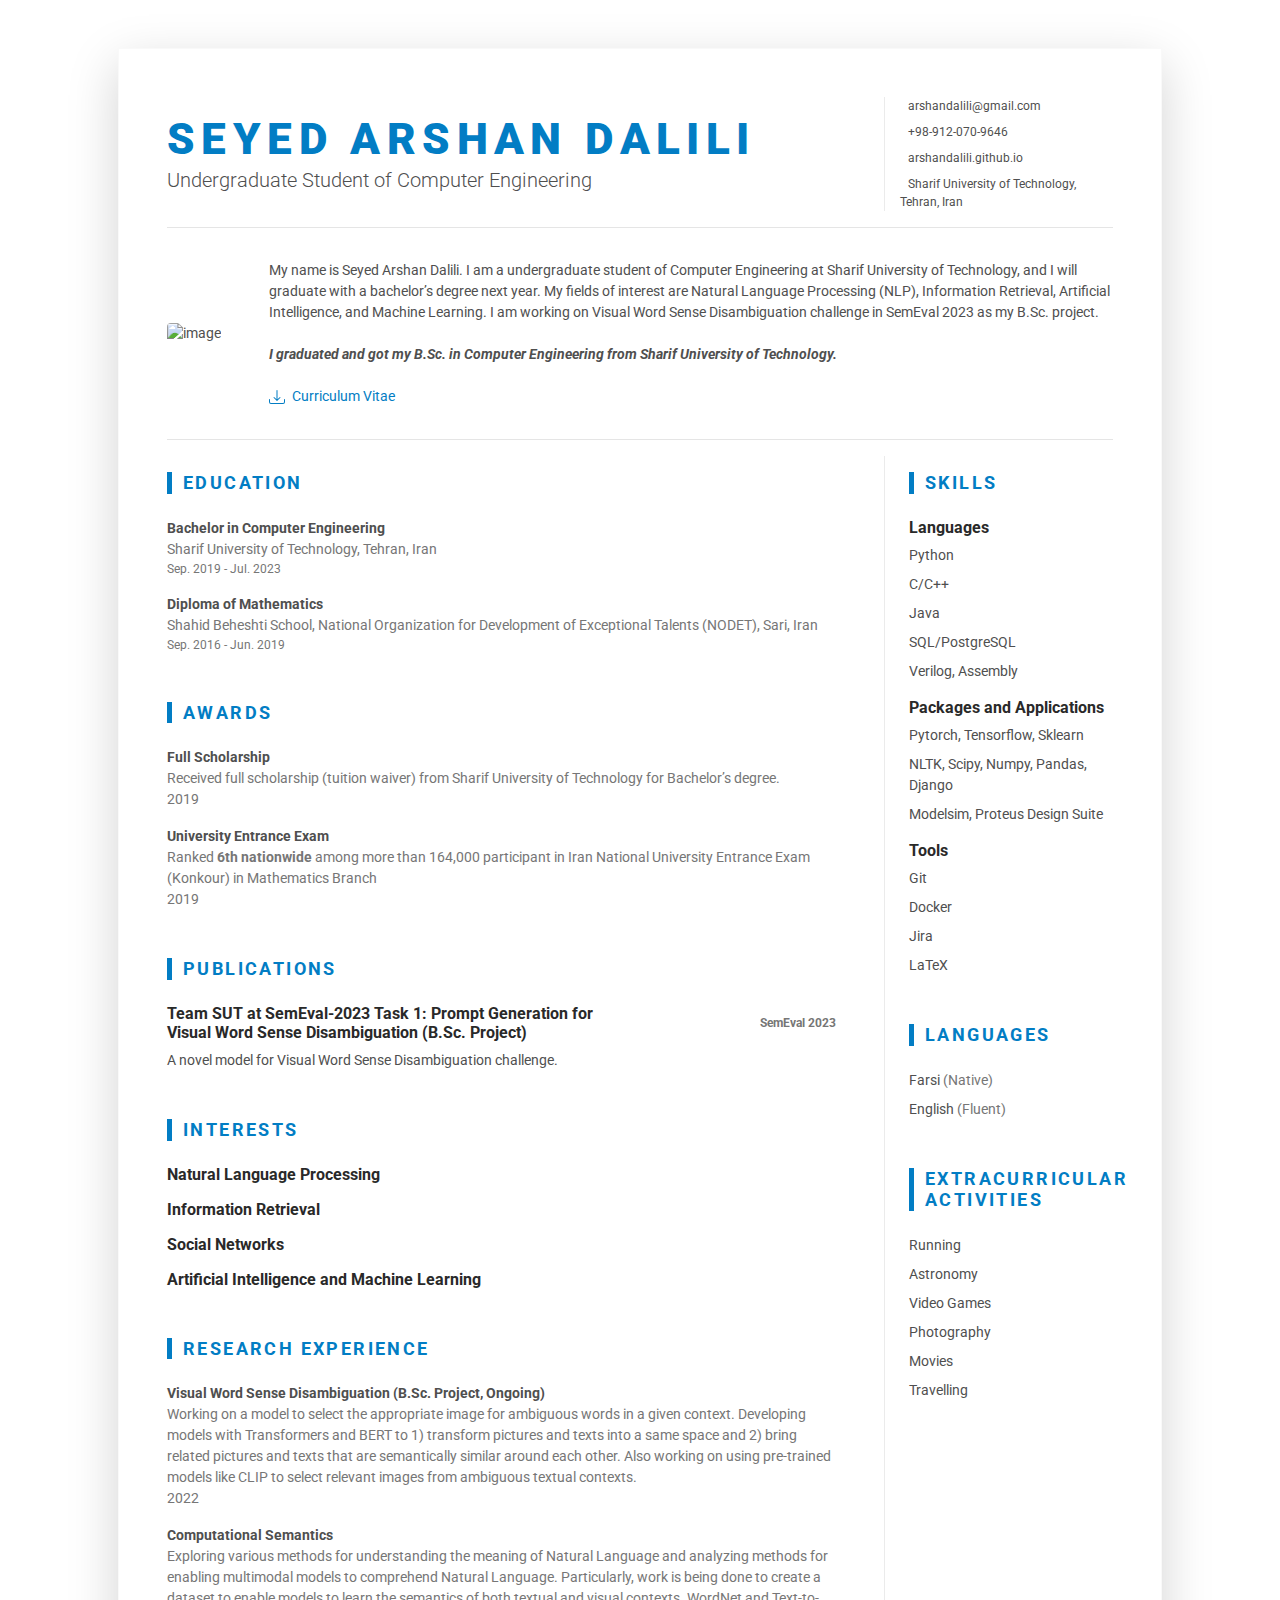
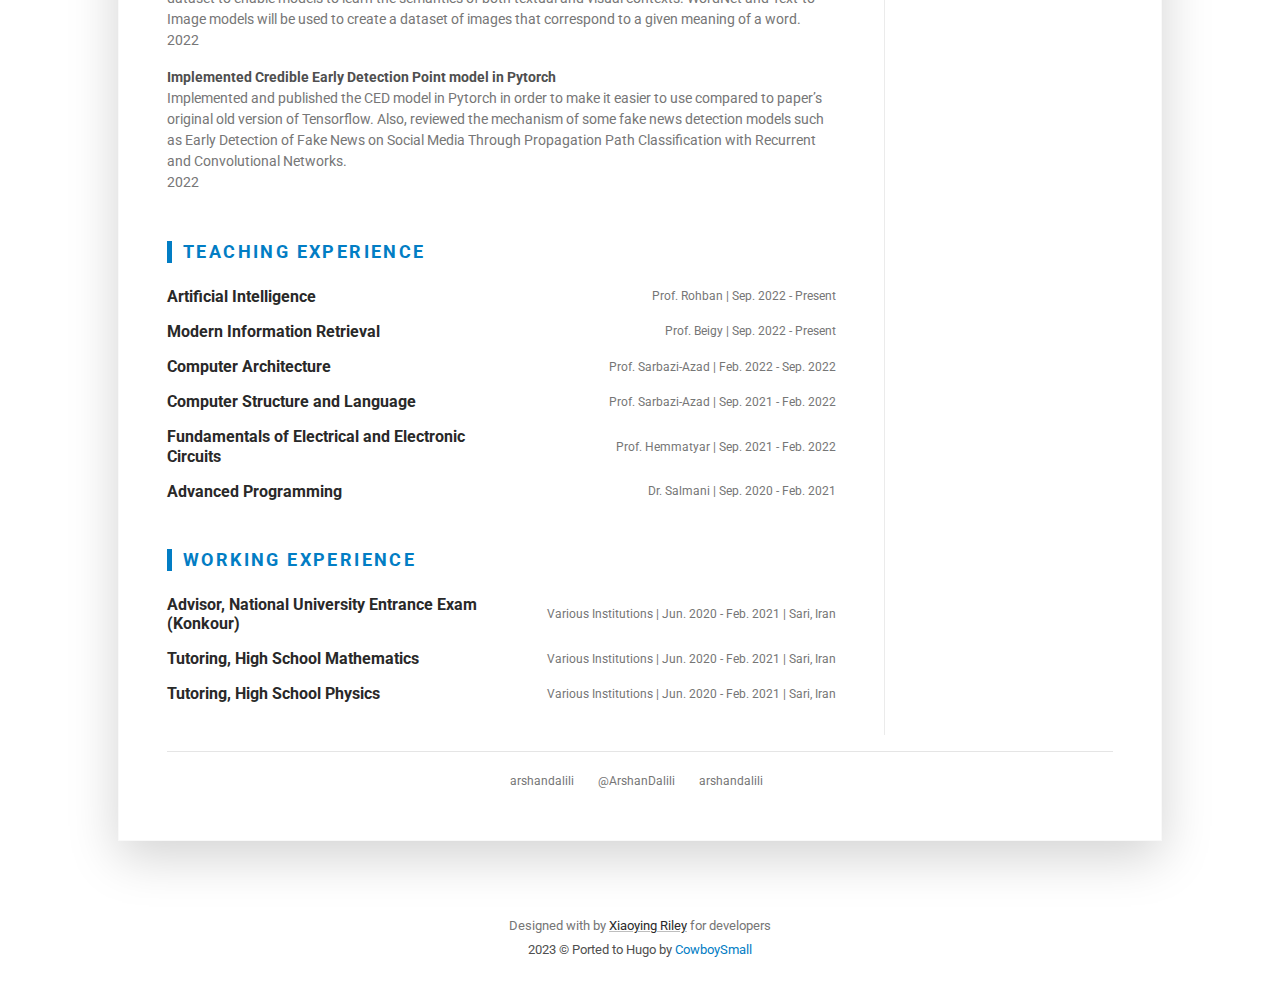
==== commit 5c3e7dcd: "deploy: 8caefe767631c615d60c8e860980a119f1c1f070" ====
--- a/index.html
+++ b/index.html
@@ -1,4 +1,4 @@
-<!doctype html><html lang=en><head><meta name=generator content="Hugo 0.115.4"><title>Arshan Dalili</title><meta charset=utf-8><meta http-equiv=x-ua-compatible content="IE=edge"><meta name=viewport content="width=device-width,initial-scale=1"><meta name=description content="Homepage"><meta name=author content="Seyed Arshan Dalili"><link rel="shortcut icon" href=fi.png><link rel=stylesheet href="https://fonts.googleapis.com/css?family=Roboto:300,400,500,700,900"><link rel=stylesheet href=https://arshandalili.github.io/assets/css/devresume.min.223eb4a12e471e832b044d6648e3f63008303f029c6b6a386b078f4872bc2daf.css></head><body><div class=main-wrapper><div class="container px-3 px-lg-5"><article class="resume-wrapper mx-auto theme-bg-light p-5 mb-5 my-5 shadow-lg"><div class=resume-header><div class="row align-items-center"><div class="resume-title col-12 col-md-6 col-lg-8 col-xl-9"><h2 class="resume-name mb-0 text-uppercase">Seyed Arshan Dalili</h2><div class="resume-tagline mb-3 mb-md-0">Undergraduate Student of Computer Engineering</div></div><div class="resume-contact col-12 col-md-6 col-lg-4 col-xl-3"><ul class="list-unstyled mb-0"><li class=mb-2><i class="fas fa-envelope-square fa-fw fa-lg mr-2"></i><a class=resume-link href=mailto:arshandalili@gmail.com>arshandalili@gmail.com</a></li><li class=mb-2><i class="fas fa-phone-square fa-fw fa-lg mr-2"></i><a class=resume-link href=tel:+98-912-070-9646>+98-912-070-9646</a></li><li class=mb-2><i class="fas fa-globe fa-fw fa-lg mr-2"></i><a class=resume-link href=https://arshandalili.github.io>arshandalili.github.io</a></li><li class=mb-0><i class="fas fa-map-marker-alt fa-fw fa-lg mr-2"></i>Sharif University of Technology, Tehran, Iran</li></ul></div></div></div><hr><div class="resume-intro py-3"><div class="media flex-column flex-md-row align-items-center"><img class="resume-profile-image mb-3 mb-md-0 mr-md-5 ml-md-0 rounded mx-auto" src=https://arshandalili.github.io/assets/images/profile_pic.png alt=image><div class="media-body text-left"><p class=mb-0>My name is Seyed Arshan Dalili. I am a undergraduate student of Computer Engineering at Sharif University of Technology, and I will graduate with a bachelor&rsquo;s degree next year. My fields of interest are Natural Language Processing (NLP), Information Retrieval, Artificial Intelligence, and Machine Learning. I am working on Visual Word Sense Disambiguation challenge in SemEval 2023 as my B.Sc. project.</p><br><p class=mb-0><b><i>I got graduated and got my B.Sc. in Computer Engineering from Sharif University of Technology.</i></b></p><br><a class=mb-0 href=https://github.com/arshandalili/arshandalili.github.io/raw/main/CV.pdf><svg xmlns="http://www.w3.org/2000/svg" width="16" height="16" fill="currentcolor" class="bi bi-download" viewBox="0 0 16 16"><path d="M.5 9.9a.5.5.0 01.5.5v2.5a1 1 0 001 1h12a1 1 0 001-1v-2.5a.5.5.0 011 0v2.5a2 2 0 01-2 2H2a2 2 0 01-2-2v-2.5a.5.5.0 01.5-.5z"/><path d="M7.646 11.854a.5.5.0 00.708.0l3-3a.5.5.0 00-.708-.708L8.5 10.293V1.5a.5.5.0 00-1 0v8.793L5.354 8.146a.5.5.0 10-.708.708l3 3z"/></svg>&ensp;Curriculum Vitae</a></div></div></div><hr><div class=resume-body><div class=row><div class="resume-main col-12 col-lg-8 col-xl-9 pr-0 pr-lg-5"><section class="education-section py-3"><h3 class="text-uppercase resume-section-heading mb-4">Education</h3><ul class="list-unstyled resume-education-list"><li class=mb-3><div class="resume-degree font-weight-bold">Bachelor in Computer Engineering</div><div class="resume-degree-org text-muted">Sharif University of Technology, Tehran, Iran</div><div class="resume-degree-time text-muted">Sep. 2019 - Jul. 2023</div></li><li class=mb-3><div class="resume-degree font-weight-bold">Diploma of Mathematics</div><div class="resume-degree-org text-muted">Shahid Beheshti School, National Organization for Development of Exceptional Talents (NODET), Sari, Iran</div><div class="resume-degree-time text-muted">Sep. 2016 - Jun. 2019</div></li></ul></section><section class="education-section py-3"><h3 class="text-uppercase resume-section-heading mb-4">Awards</h3><ul class="list-unstyled resume-awards-list"><li class=mb-3><div class=font-weight-bold>Full Scholarship</div><div class=text-muted>Received full scholarship (tuition waiver) from Sharif University of Technology for Bachelor&rsquo;s degree.</div><div class=text-muted>2019</div></li><li class=mb-3><div class=font-weight-bold>University Entrance Exam</div><div class=text-muted>Ranked <strong>6th nationwide</strong> among more than 164,000 participant in Iran National University Entrance Exam (Konkour) in Mathematics Branch</div><div class=text-muted>2019</div></li></ul></section><section class="project-section py-3"><h3 class="text-uppercase resume-section-heading mb-4">Publications</h3><div class="item mb-3"><div class="item-heading row align-items-center mb-2"><h4 class="item-title col-12 col-md-6 col-lg-8 mb-2 mb-md-0">Team SUT at SemEval-2023 Task 1: Prompt Generation for Visual Word Sense Disambiguation (B.Sc. Project)</h4><div class="item-meta col-12 col-md-6 col-lg-4 text-muted text-left text-md-right"><strong>SemEval 2023</strong></div></div><div class=item-content><p>A novel model for Visual Word Sense Disambiguation challenge.</p></div></div></section><section class="project-section py-3"><h3 class="text-uppercase resume-section-heading mb-4">Interests</h3><div class="item mb-3"><div class="item-heading row align-items-center mb-2"><h4 class="item-title col-12 col-md-12 col-lg-12 mb-2 mb-md-0">Natural Language Processing</h4></div><div class=item-content><p></p><ul class="list-unstyled resume-skills-list"></ul></div></div><div class="item mb-3"><div class="item-heading row align-items-center mb-2"><h4 class="item-title col-12 col-md-12 col-lg-12 mb-2 mb-md-0">Information Retrieval</h4></div><div class=item-content><p></p><ul class="list-unstyled resume-skills-list"></ul></div></div><div class="item mb-3"><div class="item-heading row align-items-center mb-2"><h4 class="item-title col-12 col-md-12 col-lg-12 mb-2 mb-md-0">Social Networks</h4></div><div class=item-content><p></p><ul class="list-unstyled resume-skills-list"></ul></div></div><div class="item mb-3"><div class="item-heading row align-items-center mb-2"><h4 class="item-title col-12 col-md-12 col-lg-12 mb-2 mb-md-0">Artificial Intelligence and Machine Learning</h4></div><div class=item-content><p></p><ul class="list-unstyled resume-skills-list"></ul></div></div></section><section class="education-section py-3"><h3 class="text-uppercase resume-section-heading mb-4">Research Experience</h3><ul class="list-unstyled resume-awards-list"><li class=mb-3><div class=font-weight-bold>Visual Word Sense Disambiguation (B.Sc. Project, Ongoing)</div><div class=text-muted>Working on a model to select the appropriate image for ambiguous words in a given context. Developing models with Transformers and BERT to 1) transform pictures and texts into a same space and 2) bring related pictures and texts that are semantically similar around each other. Also working on using pre-trained models like CLIP to select relevant images from ambiguous textual contexts.</div><div class=text-muted>2022</div></li><li class=mb-3><div class=font-weight-bold>Computational Semantics</div><div class=text-muted>Exploring various methods for understanding the meaning of Natural Language and analyzing methods for enabling multimodal models to comprehend Natural Language. Particularly, work is being done to create a dataset to enable models to learn the semantics of both textual and visual contexts. WordNet and Text-to-Image models will be used to create a dataset of images that correspond to a given meaning of a word.</div><div class=text-muted>2022</div></li><li class=mb-3><div class=font-weight-bold>Implemented Credible Early Detection Point model in Pytorch</div><div class=text-muted>Implemented and published the CED model in Pytorch in order to make it easier to use compared to paper’s original old version of Tensorflow. Also, reviewed the mechanism of some fake news detection models such as Early Detection of Fake News on Social Media Through Propagation Path Classification with Recurrent and Convolutional Networks.</div><div class=text-muted>2022</div></li></ul></section><section class="work-section py-3"><h3 class="text-uppercase resume-section-heading mb-4">Teaching Experience</h3><div class="item mb-3"><div class="item-heading row align-items-center mb-2"><h4 class="item-title col-12 col-md-6 col-lg-6 mb-2 mb-md-0">Artificial Intelligence</h4><div class="item-meta col-12 col-md-6 col-lg-6 text-muted text-left text-md-right">Prof. Rohban | Sep. 2022 - Present</div></div></div><div class="item mb-3"><div class="item-heading row align-items-center mb-2"><h4 class="item-title col-12 col-md-6 col-lg-6 mb-2 mb-md-0">Modern Information Retrieval</h4><div class="item-meta col-12 col-md-6 col-lg-6 text-muted text-left text-md-right">Prof. Beigy | Sep. 2022 - Present</div></div></div><div class="item mb-3"><div class="item-heading row align-items-center mb-2"><h4 class="item-title col-12 col-md-6 col-lg-6 mb-2 mb-md-0">Computer Architecture</h4><div class="item-meta col-12 col-md-6 col-lg-6 text-muted text-left text-md-right">Prof. Sarbazi-Azad | Feb. 2022 - Sep. 2022</div></div></div><div class="item mb-3"><div class="item-heading row align-items-center mb-2"><h4 class="item-title col-12 col-md-6 col-lg-6 mb-2 mb-md-0">Computer Structure and Language</h4><div class="item-meta col-12 col-md-6 col-lg-6 text-muted text-left text-md-right">Prof. Sarbazi-Azad | Sep. 2021 - Feb. 2022</div></div></div><div class="item mb-3"><div class="item-heading row align-items-center mb-2"><h4 class="item-title col-12 col-md-6 col-lg-6 mb-2 mb-md-0">Fundamentals of Electrical and Electronic Circuits</h4><div class="item-meta col-12 col-md-6 col-lg-6 text-muted text-left text-md-right">Prof. Hemmatyar | Sep. 2021 - Feb. 2022</div></div></div><div class="item mb-3"><div class="item-heading row align-items-center mb-2"><h4 class="item-title col-12 col-md-6 col-lg-6 mb-2 mb-md-0">Advanced Programming</h4><div class="item-meta col-12 col-md-6 col-lg-6 text-muted text-left text-md-right">Dr. Salmani | Sep. 2020 - Feb. 2021</div></div></div></section><section class="work-section py-3"><h3 class="text-uppercase resume-section-heading mb-4">Working Experience</h3><div class="item mb-3"><div class="item-heading row align-items-center mb-2"><h4 class="item-title col-12 col-md-6 col-lg-6 mb-2 mb-md-0">Advisor, National University Entrance Exam (Konkour)</h4><div class="item-meta col-12 col-md-6 col-lg-6 text-muted text-left text-md-right">Various Institutions | Jun. 2020 - Feb. 2021 | Sari, Iran</div></div><div class=item-content><p></p><ul class=resume-list></ul></div></div><div class="item mb-3"><div class="item-heading row align-items-center mb-2"><h4 class="item-title col-12 col-md-6 col-lg-6 mb-2 mb-md-0">Tutoring, High School Mathematics</h4><div class="item-meta col-12 col-md-6 col-lg-6 text-muted text-left text-md-right">Various Institutions | Jun. 2020 - Feb. 2021 | Sari, Iran</div></div><div class=item-content><p></p><ul class=resume-list></ul></div></div><div class="item mb-3"><div class="item-heading row align-items-center mb-2"><h4 class="item-title col-12 col-md-6 col-lg-6 mb-2 mb-md-0">Tutoring, High School Physics</h4><div class="item-meta col-12 col-md-6 col-lg-6 text-muted text-left text-md-right">Various Institutions | Jun. 2020 - Feb. 2021 | Sari, Iran</div></div><div class=item-content><p></p><ul class=resume-list></ul></div></div></section></div><aside class="resume-aside col-12 col-lg-4 col-xl-3 px-lg-4 pb-lg-4"><section class="skills-section py-3"><h3 class="text-uppercase resume-section-heading mb-4">Skills</h3><div class=item><h4 class=item-title>Languages</h4><ul class="list-unstyled resume-skills-list"><li class=mb-2>Python</li><li class=mb-2>C/C++</li><li class=mb-2>Java</li><li class=mb-2>SQL/PostgreSQL</li><li class=mb-2>Verilog, Assembly</li></ul></div><div class=item><h4 class=item-title>Packages and Applications</h4><ul class="list-unstyled resume-skills-list"><li class=mb-2>Pytorch, Tensorflow, Sklearn</li><li class=mb-2>NLTK, Scipy, Numpy, Pandas, Django</li><li class=mb-2>Modelsim, Proteus Design Suite</li></ul></div><div class=item><h4 class=item-title>Tools</h4><ul class="list-unstyled resume-skills-list"><li class=mb-2>Git</li><li class=mb-2>Docker</li><li class=mb-2>Jira</li><li class=mb-2>LaTeX</li></ul></div></section><section class="skills-section py-3"><h3 class="text-uppercase resume-section-heading mb-4">Languages</h3><ul class="list-unstyled resume-lang-list"><li class=mb-2>Farsi <span class=text-muted>(Native)</span></li><li class=mb-2>English <span class=text-muted>(Fluent)</span></li></ul></section><section class="skills-section py-3"><h3 class="text-uppercase resume-section-heading mb-4">Extracurricular Activities</h3><ul class="list-unstyled resume-interests-list mb-0"><li class=mb-2>Running</li><li class=mb-2>Astronomy</li><li class=mb-2>Video Games</li><li class=mb-2>Photography</li><li class=mb-2>Movies</li><li class=mb-2>Travelling</li></ul></section></aside></div></div><hr><div class="resume-footer text-center"><ul class="resume-social-list list-inline mx-auto mb-0 d-inline-block text-muted"><li class="list-inline-item mb-lg-0 mr-3"><a class=resume-link href=//github.com/arshandalili target=_blank><i class="fab fa-github fa-2x mr-2" data-fa-transform=down-4></i>
+<!doctype html><html lang=en><head><meta name=generator content="Hugo 0.117.0"><title>Arshan Dalili</title><meta charset=utf-8><meta http-equiv=x-ua-compatible content="IE=edge"><meta name=viewport content="width=device-width,initial-scale=1"><meta name=description content="Homepage"><meta name=author content="Seyed Arshan Dalili"><link rel="shortcut icon" href=fi.png><link rel=stylesheet href="https://fonts.googleapis.com/css?family=Roboto:300,400,500,700,900"><link rel=stylesheet href=https://arshandalili.github.io/assets/css/devresume.min.223eb4a12e471e832b044d6648e3f63008303f029c6b6a386b078f4872bc2daf.css></head><body><div class=main-wrapper><div class="container px-3 px-lg-5"><article class="resume-wrapper mx-auto theme-bg-light p-5 mb-5 my-5 shadow-lg"><div class=resume-header><div class="row align-items-center"><div class="resume-title col-12 col-md-6 col-lg-8 col-xl-9"><h2 class="resume-name mb-0 text-uppercase">Seyed Arshan Dalili</h2><div class="resume-tagline mb-3 mb-md-0">Undergraduate Student of Computer Engineering</div></div><div class="resume-contact col-12 col-md-6 col-lg-4 col-xl-3"><ul class="list-unstyled mb-0"><li class=mb-2><i class="fas fa-envelope-square fa-fw fa-lg mr-2"></i><a class=resume-link href=mailto:arshandalili@gmail.com>arshandalili@gmail.com</a></li><li class=mb-2><i class="fas fa-phone-square fa-fw fa-lg mr-2"></i><a class=resume-link href=tel:+98-912-070-9646>+98-912-070-9646</a></li><li class=mb-2><i class="fas fa-globe fa-fw fa-lg mr-2"></i><a class=resume-link href=https://arshandalili.github.io>arshandalili.github.io</a></li><li class=mb-0><i class="fas fa-map-marker-alt fa-fw fa-lg mr-2"></i>Sharif University of Technology, Tehran, Iran</li></ul></div></div></div><hr><div class="resume-intro py-3"><div class="media flex-column flex-md-row align-items-center"><img class="resume-profile-image mb-3 mb-md-0 mr-md-5 ml-md-0 rounded mx-auto" src=https://arshandalili.github.io/assets/images/profile_pic.png alt=image><div class="media-body text-left"><p class=mb-0>My name is Seyed Arshan Dalili. I am a undergraduate student of Computer Engineering at Sharif University of Technology, and I will graduate with a bachelor&rsquo;s degree next year. My fields of interest are Natural Language Processing (NLP), Information Retrieval, Artificial Intelligence, and Machine Learning. I am working on Visual Word Sense Disambiguation challenge in SemEval 2023 as my B.Sc. project.</p><br><p class=mb-0><b><i>I graduated and got my B.Sc. in Computer Engineering from Sharif University of Technology.</i></b></p><br><a class=mb-0 href=https://github.com/arshandalili/arshandalili.github.io/raw/main/CV.pdf><svg xmlns="http://www.w3.org/2000/svg" width="16" height="16" fill="currentcolor" class="bi bi-download" viewBox="0 0 16 16"><path d="M.5 9.9a.5.5.0 01.5.5v2.5a1 1 0 001 1h12a1 1 0 001-1v-2.5a.5.5.0 011 0v2.5a2 2 0 01-2 2H2a2 2 0 01-2-2v-2.5a.5.5.0 01.5-.5z"/><path d="M7.646 11.854a.5.5.0 00.708.0l3-3a.5.5.0 00-.708-.708L8.5 10.293V1.5a.5.5.0 00-1 0v8.793L5.354 8.146a.5.5.0 10-.708.708l3 3z"/></svg>&ensp;Curriculum Vitae</a></div></div></div><hr><div class=resume-body><div class=row><div class="resume-main col-12 col-lg-8 col-xl-9 pr-0 pr-lg-5"><section class="education-section py-3"><h3 class="text-uppercase resume-section-heading mb-4">Education</h3><ul class="list-unstyled resume-education-list"><li class=mb-3><div class="resume-degree font-weight-bold">Bachelor in Computer Engineering</div><div class="resume-degree-org text-muted">Sharif University of Technology, Tehran, Iran</div><div class="resume-degree-time text-muted">Sep. 2019 - Jul. 2023</div></li><li class=mb-3><div class="resume-degree font-weight-bold">Diploma of Mathematics</div><div class="resume-degree-org text-muted">Shahid Beheshti School, National Organization for Development of Exceptional Talents (NODET), Sari, Iran</div><div class="resume-degree-time text-muted">Sep. 2016 - Jun. 2019</div></li></ul></section><section class="education-section py-3"><h3 class="text-uppercase resume-section-heading mb-4">Awards</h3><ul class="list-unstyled resume-awards-list"><li class=mb-3><div class=font-weight-bold>Full Scholarship</div><div class=text-muted>Received full scholarship (tuition waiver) from Sharif University of Technology for Bachelor&rsquo;s degree.</div><div class=text-muted>2019</div></li><li class=mb-3><div class=font-weight-bold>University Entrance Exam</div><div class=text-muted>Ranked <strong>6th nationwide</strong> among more than 164,000 participant in Iran National University Entrance Exam (Konkour) in Mathematics Branch</div><div class=text-muted>2019</div></li></ul></section><section class="project-section py-3"><h3 class="text-uppercase resume-section-heading mb-4">Publications</h3><div class="item mb-3"><div class="item-heading row align-items-center mb-2"><h4 class="item-title col-12 col-md-6 col-lg-8 mb-2 mb-md-0">Team SUT at SemEval-2023 Task 1: Prompt Generation for Visual Word Sense Disambiguation (B.Sc. Project)</h4><div class="item-meta col-12 col-md-6 col-lg-4 text-muted text-left text-md-right"><strong>SemEval 2023</strong></div></div><div class=item-content><p>A novel model for Visual Word Sense Disambiguation challenge.</p></div></div></section><section class="project-section py-3"><h3 class="text-uppercase resume-section-heading mb-4">Interests</h3><div class="item mb-3"><div class="item-heading row align-items-center mb-2"><h4 class="item-title col-12 col-md-12 col-lg-12 mb-2 mb-md-0">Natural Language Processing</h4></div><div class=item-content><p></p><ul class="list-unstyled resume-skills-list"></ul></div></div><div class="item mb-3"><div class="item-heading row align-items-center mb-2"><h4 class="item-title col-12 col-md-12 col-lg-12 mb-2 mb-md-0">Information Retrieval</h4></div><div class=item-content><p></p><ul class="list-unstyled resume-skills-list"></ul></div></div><div class="item mb-3"><div class="item-heading row align-items-center mb-2"><h4 class="item-title col-12 col-md-12 col-lg-12 mb-2 mb-md-0">Social Networks</h4></div><div class=item-content><p></p><ul class="list-unstyled resume-skills-list"></ul></div></div><div class="item mb-3"><div class="item-heading row align-items-center mb-2"><h4 class="item-title col-12 col-md-12 col-lg-12 mb-2 mb-md-0">Artificial Intelligence and Machine Learning</h4></div><div class=item-content><p></p><ul class="list-unstyled resume-skills-list"></ul></div></div></section><section class="education-section py-3"><h3 class="text-uppercase resume-section-heading mb-4">Research Experience</h3><ul class="list-unstyled resume-awards-list"><li class=mb-3><div class=font-weight-bold>Visual Word Sense Disambiguation (B.Sc. Project, Ongoing)</div><div class=text-muted>Working on a model to select the appropriate image for ambiguous words in a given context. Developing models with Transformers and BERT to 1) transform pictures and texts into a same space and 2) bring related pictures and texts that are semantically similar around each other. Also working on using pre-trained models like CLIP to select relevant images from ambiguous textual contexts.</div><div class=text-muted>2022</div></li><li class=mb-3><div class=font-weight-bold>Computational Semantics</div><div class=text-muted>Exploring various methods for understanding the meaning of Natural Language and analyzing methods for enabling multimodal models to comprehend Natural Language. Particularly, work is being done to create a dataset to enable models to learn the semantics of both textual and visual contexts. WordNet and Text-to-Image models will be used to create a dataset of images that correspond to a given meaning of a word.</div><div class=text-muted>2022</div></li><li class=mb-3><div class=font-weight-bold>Implemented Credible Early Detection Point model in Pytorch</div><div class=text-muted>Implemented and published the CED model in Pytorch in order to make it easier to use compared to paper’s original old version of Tensorflow. Also, reviewed the mechanism of some fake news detection models such as Early Detection of Fake News on Social Media Through Propagation Path Classification with Recurrent and Convolutional Networks.</div><div class=text-muted>2022</div></li></ul></section><section class="work-section py-3"><h3 class="text-uppercase resume-section-heading mb-4">Teaching Experience</h3><div class="item mb-3"><div class="item-heading row align-items-center mb-2"><h4 class="item-title col-12 col-md-6 col-lg-6 mb-2 mb-md-0">Artificial Intelligence</h4><div class="item-meta col-12 col-md-6 col-lg-6 text-muted text-left text-md-right">Prof. Rohban | Sep. 2022 - Present</div></div></div><div class="item mb-3"><div class="item-heading row align-items-center mb-2"><h4 class="item-title col-12 col-md-6 col-lg-6 mb-2 mb-md-0">Modern Information Retrieval</h4><div class="item-meta col-12 col-md-6 col-lg-6 text-muted text-left text-md-right">Prof. Beigy | Sep. 2022 - Present</div></div></div><div class="item mb-3"><div class="item-heading row align-items-center mb-2"><h4 class="item-title col-12 col-md-6 col-lg-6 mb-2 mb-md-0">Computer Architecture</h4><div class="item-meta col-12 col-md-6 col-lg-6 text-muted text-left text-md-right">Prof. Sarbazi-Azad | Feb. 2022 - Sep. 2022</div></div></div><div class="item mb-3"><div class="item-heading row align-items-center mb-2"><h4 class="item-title col-12 col-md-6 col-lg-6 mb-2 mb-md-0">Computer Structure and Language</h4><div class="item-meta col-12 col-md-6 col-lg-6 text-muted text-left text-md-right">Prof. Sarbazi-Azad | Sep. 2021 - Feb. 2022</div></div></div><div class="item mb-3"><div class="item-heading row align-items-center mb-2"><h4 class="item-title col-12 col-md-6 col-lg-6 mb-2 mb-md-0">Fundamentals of Electrical and Electronic Circuits</h4><div class="item-meta col-12 col-md-6 col-lg-6 text-muted text-left text-md-right">Prof. Hemmatyar | Sep. 2021 - Feb. 2022</div></div></div><div class="item mb-3"><div class="item-heading row align-items-center mb-2"><h4 class="item-title col-12 col-md-6 col-lg-6 mb-2 mb-md-0">Advanced Programming</h4><div class="item-meta col-12 col-md-6 col-lg-6 text-muted text-left text-md-right">Dr. Salmani | Sep. 2020 - Feb. 2021</div></div></div></section><section class="work-section py-3"><h3 class="text-uppercase resume-section-heading mb-4">Working Experience</h3><div class="item mb-3"><div class="item-heading row align-items-center mb-2"><h4 class="item-title col-12 col-md-6 col-lg-6 mb-2 mb-md-0">Advisor, National University Entrance Exam (Konkour)</h4><div class="item-meta col-12 col-md-6 col-lg-6 text-muted text-left text-md-right">Various Institutions | Jun. 2020 - Feb. 2021 | Sari, Iran</div></div><div class=item-content><p></p><ul class=resume-list></ul></div></div><div class="item mb-3"><div class="item-heading row align-items-center mb-2"><h4 class="item-title col-12 col-md-6 col-lg-6 mb-2 mb-md-0">Tutoring, High School Mathematics</h4><div class="item-meta col-12 col-md-6 col-lg-6 text-muted text-left text-md-right">Various Institutions | Jun. 2020 - Feb. 2021 | Sari, Iran</div></div><div class=item-content><p></p><ul class=resume-list></ul></div></div><div class="item mb-3"><div class="item-heading row align-items-center mb-2"><h4 class="item-title col-12 col-md-6 col-lg-6 mb-2 mb-md-0">Tutoring, High School Physics</h4><div class="item-meta col-12 col-md-6 col-lg-6 text-muted text-left text-md-right">Various Institutions | Jun. 2020 - Feb. 2021 | Sari, Iran</div></div><div class=item-content><p></p><ul class=resume-list></ul></div></div></section></div><aside class="resume-aside col-12 col-lg-4 col-xl-3 px-lg-4 pb-lg-4"><section class="skills-section py-3"><h3 class="text-uppercase resume-section-heading mb-4">Skills</h3><div class=item><h4 class=item-title>Languages</h4><ul class="list-unstyled resume-skills-list"><li class=mb-2>Python</li><li class=mb-2>C/C++</li><li class=mb-2>Java</li><li class=mb-2>SQL/PostgreSQL</li><li class=mb-2>Verilog, Assembly</li></ul></div><div class=item><h4 class=item-title>Packages and Applications</h4><ul class="list-unstyled resume-skills-list"><li class=mb-2>Pytorch, Tensorflow, Sklearn</li><li class=mb-2>NLTK, Scipy, Numpy, Pandas, Django</li><li class=mb-2>Modelsim, Proteus Design Suite</li></ul></div><div class=item><h4 class=item-title>Tools</h4><ul class="list-unstyled resume-skills-list"><li class=mb-2>Git</li><li class=mb-2>Docker</li><li class=mb-2>Jira</li><li class=mb-2>LaTeX</li></ul></div></section><section class="skills-section py-3"><h3 class="text-uppercase resume-section-heading mb-4">Languages</h3><ul class="list-unstyled resume-lang-list"><li class=mb-2>Farsi <span class=text-muted>(Native)</span></li><li class=mb-2>English <span class=text-muted>(Fluent)</span></li></ul></section><section class="skills-section py-3"><h3 class="text-uppercase resume-section-heading mb-4">Extracurricular Activities</h3><ul class="list-unstyled resume-interests-list mb-0"><li class=mb-2>Running</li><li class=mb-2>Astronomy</li><li class=mb-2>Video Games</li><li class=mb-2>Photography</li><li class=mb-2>Movies</li><li class=mb-2>Travelling</li></ul></section></aside></div></div><hr><div class="resume-footer text-center"><ul class="resume-social-list list-inline mx-auto mb-0 d-inline-block text-muted"><li class="list-inline-item mb-lg-0 mr-3"><a class=resume-link href=//github.com/arshandalili target=_blank><i class="fab fa-github fa-2x mr-2" data-fa-transform=down-4></i>
 <span class="d-none d-lg-inline-block text-muted">arshandalili</span></a></li><li class="list-inline-item mb-lg-0 mr-3"><a class=resume-link href=//twitter.com/ArshanDalili target=_blank><i class="fab fa-twitter-square fa-2x mr-2" data-fa-transform=down-4></i>
 <span class="d-none d-lg-inline-block text-muted">@ArshanDalili</span></a></li><li class="list-inline-item mb-lg-0 mr-3"><a class=resume-link href=//linkedin.com/in/arshandalili target=_blank><i class="fab fa-linkedin fa-2x mr-2" data-fa-transform=down-4></i>
 <span class="d-none d-lg-inline-block text-muted">arshandalili</span></a></li></ul></div></article></div><footer class="footer text-center py-4"><small class="copyright text-muted">Designed with <i class="fas fa-heart"></i> by <a class=theme-link href=http://themes.3rdwavemedia.com target=_blank>Xiaoying Riley</a> for developers</small><br><small class=copyright>2023 &copy; Ported to Hugo by <a href=https://github.com/cowboysmall target=_blank>CowboySmall</a></small></footer></div><script defer src=https://use.fontawesome.com/releases/v5.8.1/js/all.js integrity=sha384-g5uSoOSBd7KkhAMlnQILrecXvzst9TdC09/VM+pjDTCM+1il8RHz5fKANTFFb+gQ crossorigin=anonymous></script>
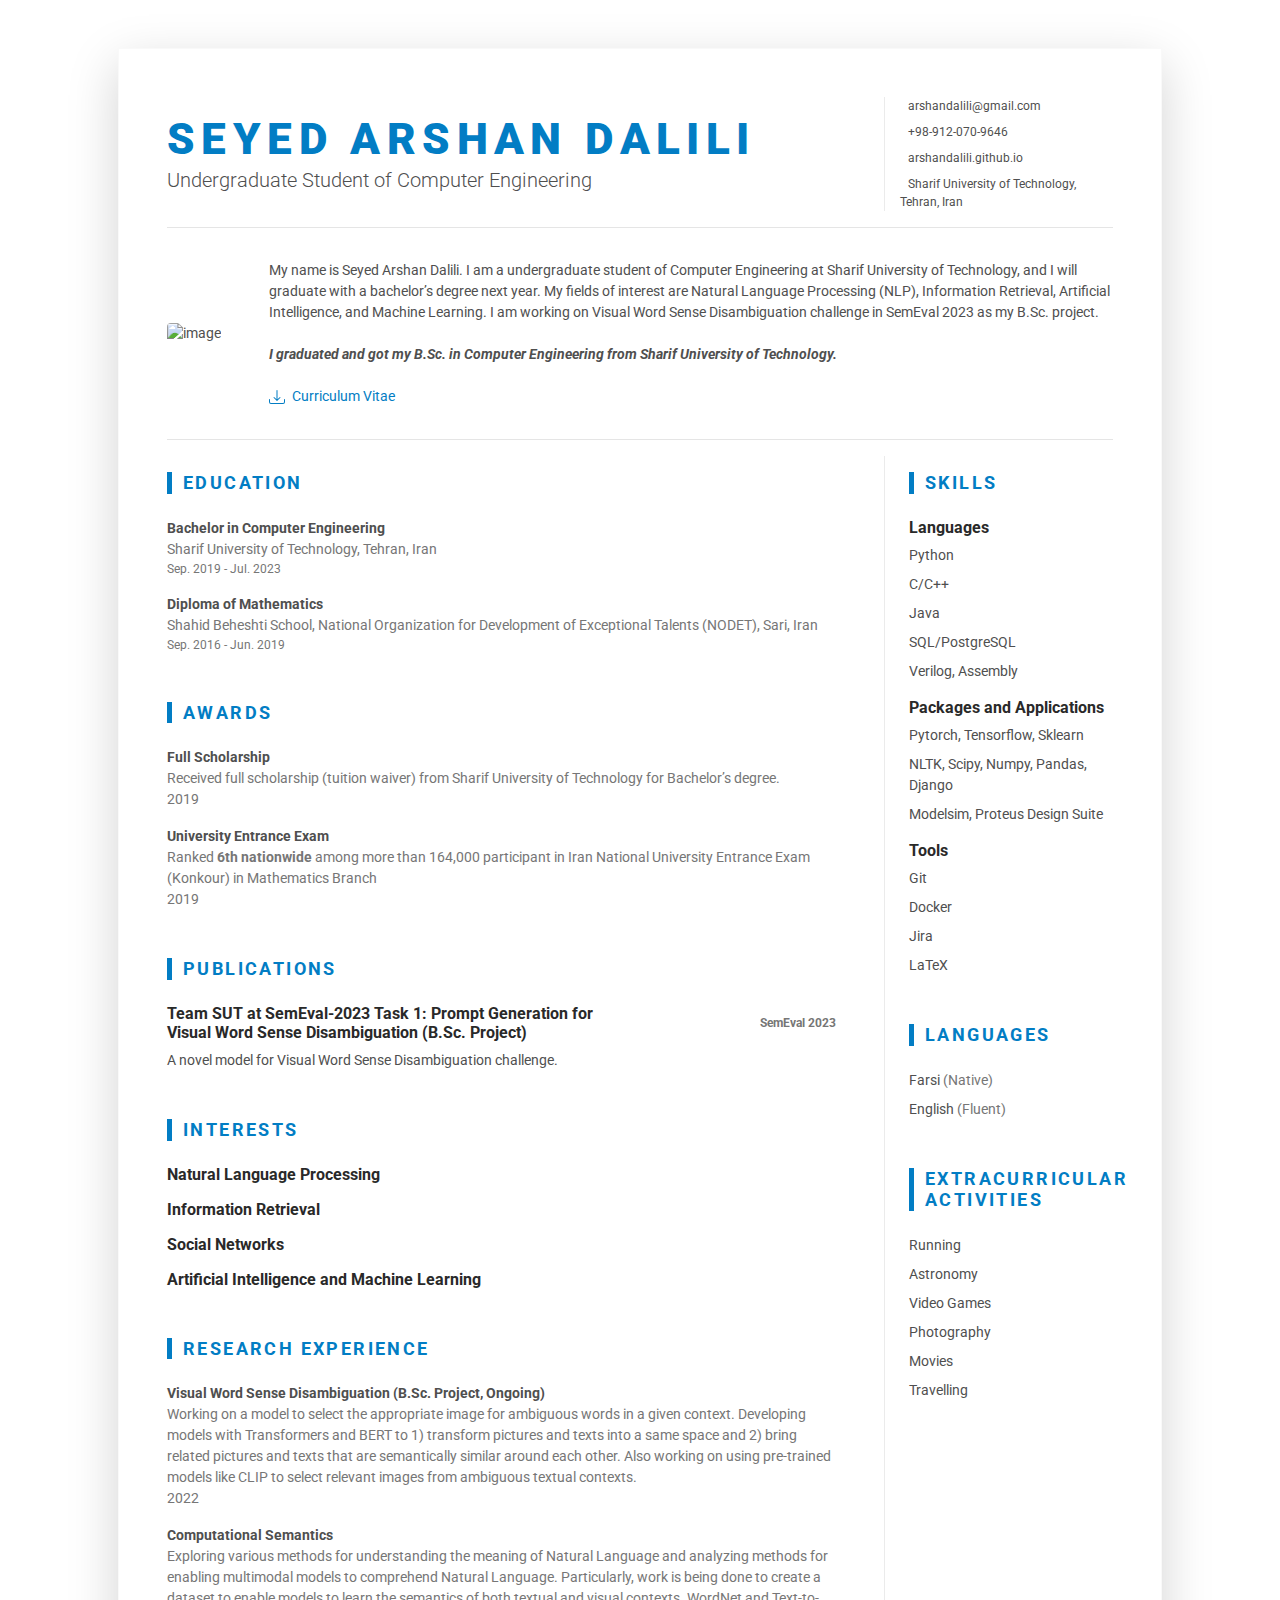
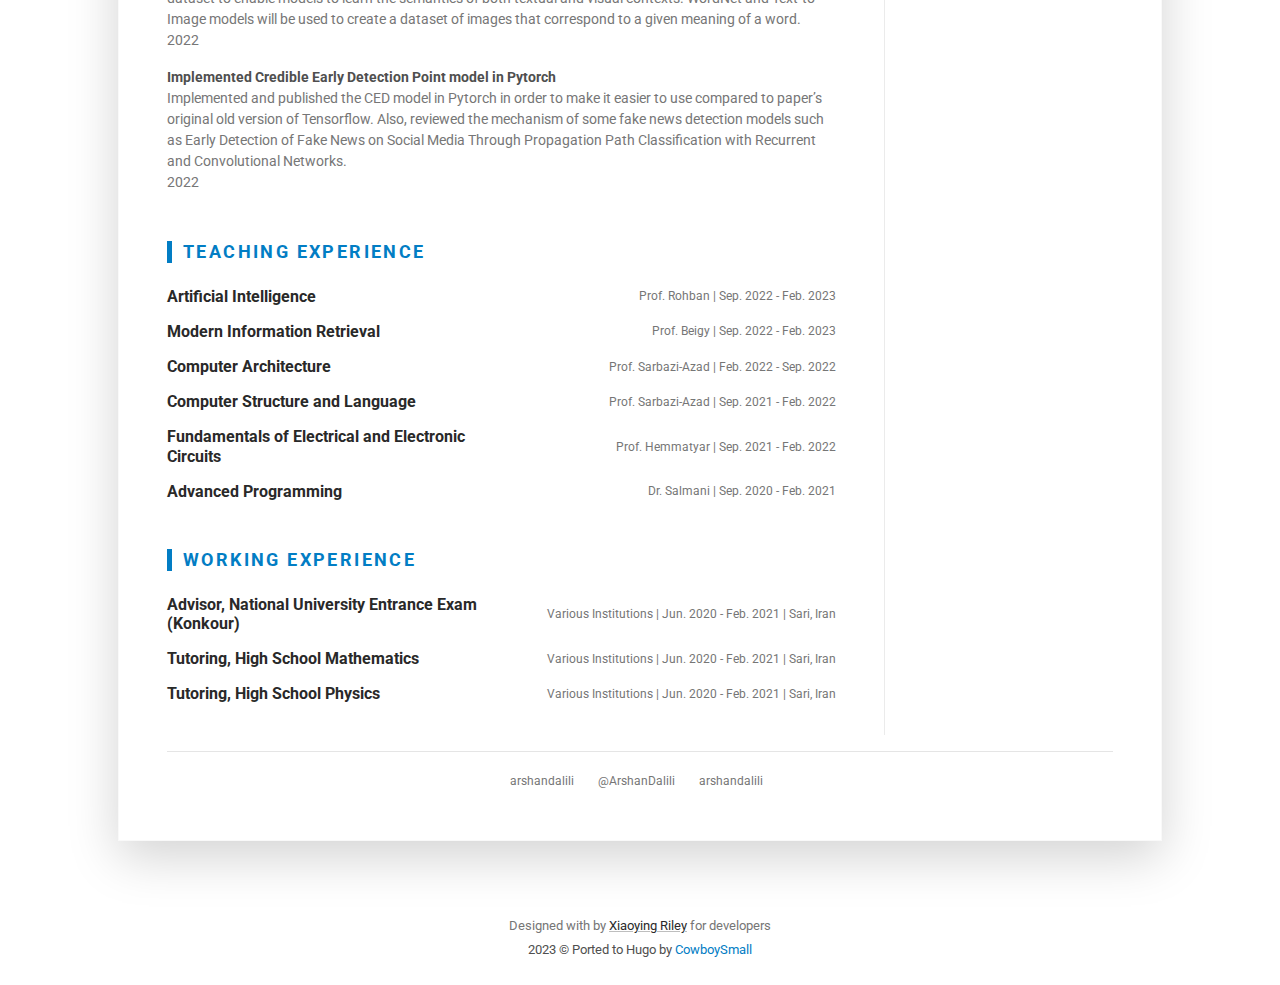
==== commit d1fb45c2: "deploy: 3ebadb891c022895610e51b5fb5237d975d3ecc8" ====
--- a/index.html
+++ b/index.html
@@ -1,4 +1,4 @@
-<!doctype html><html lang=en><head><meta name=generator content="Hugo 0.117.0"><title>Arshan Dalili</title><meta charset=utf-8><meta http-equiv=x-ua-compatible content="IE=edge"><meta name=viewport content="width=device-width,initial-scale=1"><meta name=description content="Homepage"><meta name=author content="Seyed Arshan Dalili"><link rel="shortcut icon" href=fi.png><link rel=stylesheet href="https://fonts.googleapis.com/css?family=Roboto:300,400,500,700,900"><link rel=stylesheet href=https://arshandalili.github.io/assets/css/devresume.min.223eb4a12e471e832b044d6648e3f63008303f029c6b6a386b078f4872bc2daf.css></head><body><div class=main-wrapper><div class="container px-3 px-lg-5"><article class="resume-wrapper mx-auto theme-bg-light p-5 mb-5 my-5 shadow-lg"><div class=resume-header><div class="row align-items-center"><div class="resume-title col-12 col-md-6 col-lg-8 col-xl-9"><h2 class="resume-name mb-0 text-uppercase">Seyed Arshan Dalili</h2><div class="resume-tagline mb-3 mb-md-0">Undergraduate Student of Computer Engineering</div></div><div class="resume-contact col-12 col-md-6 col-lg-4 col-xl-3"><ul class="list-unstyled mb-0"><li class=mb-2><i class="fas fa-envelope-square fa-fw fa-lg mr-2"></i><a class=resume-link href=mailto:arshandalili@gmail.com>arshandalili@gmail.com</a></li><li class=mb-2><i class="fas fa-phone-square fa-fw fa-lg mr-2"></i><a class=resume-link href=tel:+98-912-070-9646>+98-912-070-9646</a></li><li class=mb-2><i class="fas fa-globe fa-fw fa-lg mr-2"></i><a class=resume-link href=https://arshandalili.github.io>arshandalili.github.io</a></li><li class=mb-0><i class="fas fa-map-marker-alt fa-fw fa-lg mr-2"></i>Sharif University of Technology, Tehran, Iran</li></ul></div></div></div><hr><div class="resume-intro py-3"><div class="media flex-column flex-md-row align-items-center"><img class="resume-profile-image mb-3 mb-md-0 mr-md-5 ml-md-0 rounded mx-auto" src=https://arshandalili.github.io/assets/images/profile_pic.png alt=image><div class="media-body text-left"><p class=mb-0>My name is Seyed Arshan Dalili. I am a undergraduate student of Computer Engineering at Sharif University of Technology, and I will graduate with a bachelor&rsquo;s degree next year. My fields of interest are Natural Language Processing (NLP), Information Retrieval, Artificial Intelligence, and Machine Learning. I am working on Visual Word Sense Disambiguation challenge in SemEval 2023 as my B.Sc. project.</p><br><p class=mb-0><b><i>I graduated and got my B.Sc. in Computer Engineering from Sharif University of Technology.</i></b></p><br><a class=mb-0 href=https://github.com/arshandalili/arshandalili.github.io/raw/main/CV.pdf><svg xmlns="http://www.w3.org/2000/svg" width="16" height="16" fill="currentcolor" class="bi bi-download" viewBox="0 0 16 16"><path d="M.5 9.9a.5.5.0 01.5.5v2.5a1 1 0 001 1h12a1 1 0 001-1v-2.5a.5.5.0 011 0v2.5a2 2 0 01-2 2H2a2 2 0 01-2-2v-2.5a.5.5.0 01.5-.5z"/><path d="M7.646 11.854a.5.5.0 00.708.0l3-3a.5.5.0 00-.708-.708L8.5 10.293V1.5a.5.5.0 00-1 0v8.793L5.354 8.146a.5.5.0 10-.708.708l3 3z"/></svg>&ensp;Curriculum Vitae</a></div></div></div><hr><div class=resume-body><div class=row><div class="resume-main col-12 col-lg-8 col-xl-9 pr-0 pr-lg-5"><section class="education-section py-3"><h3 class="text-uppercase resume-section-heading mb-4">Education</h3><ul class="list-unstyled resume-education-list"><li class=mb-3><div class="resume-degree font-weight-bold">Bachelor in Computer Engineering</div><div class="resume-degree-org text-muted">Sharif University of Technology, Tehran, Iran</div><div class="resume-degree-time text-muted">Sep. 2019 - Jul. 2023</div></li><li class=mb-3><div class="resume-degree font-weight-bold">Diploma of Mathematics</div><div class="resume-degree-org text-muted">Shahid Beheshti School, National Organization for Development of Exceptional Talents (NODET), Sari, Iran</div><div class="resume-degree-time text-muted">Sep. 2016 - Jun. 2019</div></li></ul></section><section class="education-section py-3"><h3 class="text-uppercase resume-section-heading mb-4">Awards</h3><ul class="list-unstyled resume-awards-list"><li class=mb-3><div class=font-weight-bold>Full Scholarship</div><div class=text-muted>Received full scholarship (tuition waiver) from Sharif University of Technology for Bachelor&rsquo;s degree.</div><div class=text-muted>2019</div></li><li class=mb-3><div class=font-weight-bold>University Entrance Exam</div><div class=text-muted>Ranked <strong>6th nationwide</strong> among more than 164,000 participant in Iran National University Entrance Exam (Konkour) in Mathematics Branch</div><div class=text-muted>2019</div></li></ul></section><section class="project-section py-3"><h3 class="text-uppercase resume-section-heading mb-4">Publications</h3><div class="item mb-3"><div class="item-heading row align-items-center mb-2"><h4 class="item-title col-12 col-md-6 col-lg-8 mb-2 mb-md-0">Team SUT at SemEval-2023 Task 1: Prompt Generation for Visual Word Sense Disambiguation (B.Sc. Project)</h4><div class="item-meta col-12 col-md-6 col-lg-4 text-muted text-left text-md-right"><strong>SemEval 2023</strong></div></div><div class=item-content><p>A novel model for Visual Word Sense Disambiguation challenge.</p></div></div></section><section class="project-section py-3"><h3 class="text-uppercase resume-section-heading mb-4">Interests</h3><div class="item mb-3"><div class="item-heading row align-items-center mb-2"><h4 class="item-title col-12 col-md-12 col-lg-12 mb-2 mb-md-0">Natural Language Processing</h4></div><div class=item-content><p></p><ul class="list-unstyled resume-skills-list"></ul></div></div><div class="item mb-3"><div class="item-heading row align-items-center mb-2"><h4 class="item-title col-12 col-md-12 col-lg-12 mb-2 mb-md-0">Information Retrieval</h4></div><div class=item-content><p></p><ul class="list-unstyled resume-skills-list"></ul></div></div><div class="item mb-3"><div class="item-heading row align-items-center mb-2"><h4 class="item-title col-12 col-md-12 col-lg-12 mb-2 mb-md-0">Social Networks</h4></div><div class=item-content><p></p><ul class="list-unstyled resume-skills-list"></ul></div></div><div class="item mb-3"><div class="item-heading row align-items-center mb-2"><h4 class="item-title col-12 col-md-12 col-lg-12 mb-2 mb-md-0">Artificial Intelligence and Machine Learning</h4></div><div class=item-content><p></p><ul class="list-unstyled resume-skills-list"></ul></div></div></section><section class="education-section py-3"><h3 class="text-uppercase resume-section-heading mb-4">Research Experience</h3><ul class="list-unstyled resume-awards-list"><li class=mb-3><div class=font-weight-bold>Visual Word Sense Disambiguation (B.Sc. Project, Ongoing)</div><div class=text-muted>Working on a model to select the appropriate image for ambiguous words in a given context. Developing models with Transformers and BERT to 1) transform pictures and texts into a same space and 2) bring related pictures and texts that are semantically similar around each other. Also working on using pre-trained models like CLIP to select relevant images from ambiguous textual contexts.</div><div class=text-muted>2022</div></li><li class=mb-3><div class=font-weight-bold>Computational Semantics</div><div class=text-muted>Exploring various methods for understanding the meaning of Natural Language and analyzing methods for enabling multimodal models to comprehend Natural Language. Particularly, work is being done to create a dataset to enable models to learn the semantics of both textual and visual contexts. WordNet and Text-to-Image models will be used to create a dataset of images that correspond to a given meaning of a word.</div><div class=text-muted>2022</div></li><li class=mb-3><div class=font-weight-bold>Implemented Credible Early Detection Point model in Pytorch</div><div class=text-muted>Implemented and published the CED model in Pytorch in order to make it easier to use compared to paper’s original old version of Tensorflow. Also, reviewed the mechanism of some fake news detection models such as Early Detection of Fake News on Social Media Through Propagation Path Classification with Recurrent and Convolutional Networks.</div><div class=text-muted>2022</div></li></ul></section><section class="work-section py-3"><h3 class="text-uppercase resume-section-heading mb-4">Teaching Experience</h3><div class="item mb-3"><div class="item-heading row align-items-center mb-2"><h4 class="item-title col-12 col-md-6 col-lg-6 mb-2 mb-md-0">Artificial Intelligence</h4><div class="item-meta col-12 col-md-6 col-lg-6 text-muted text-left text-md-right">Prof. Rohban | Sep. 2022 - Present</div></div></div><div class="item mb-3"><div class="item-heading row align-items-center mb-2"><h4 class="item-title col-12 col-md-6 col-lg-6 mb-2 mb-md-0">Modern Information Retrieval</h4><div class="item-meta col-12 col-md-6 col-lg-6 text-muted text-left text-md-right">Prof. Beigy | Sep. 2022 - Present</div></div></div><div class="item mb-3"><div class="item-heading row align-items-center mb-2"><h4 class="item-title col-12 col-md-6 col-lg-6 mb-2 mb-md-0">Computer Architecture</h4><div class="item-meta col-12 col-md-6 col-lg-6 text-muted text-left text-md-right">Prof. Sarbazi-Azad | Feb. 2022 - Sep. 2022</div></div></div><div class="item mb-3"><div class="item-heading row align-items-center mb-2"><h4 class="item-title col-12 col-md-6 col-lg-6 mb-2 mb-md-0">Computer Structure and Language</h4><div class="item-meta col-12 col-md-6 col-lg-6 text-muted text-left text-md-right">Prof. Sarbazi-Azad | Sep. 2021 - Feb. 2022</div></div></div><div class="item mb-3"><div class="item-heading row align-items-center mb-2"><h4 class="item-title col-12 col-md-6 col-lg-6 mb-2 mb-md-0">Fundamentals of Electrical and Electronic Circuits</h4><div class="item-meta col-12 col-md-6 col-lg-6 text-muted text-left text-md-right">Prof. Hemmatyar | Sep. 2021 - Feb. 2022</div></div></div><div class="item mb-3"><div class="item-heading row align-items-center mb-2"><h4 class="item-title col-12 col-md-6 col-lg-6 mb-2 mb-md-0">Advanced Programming</h4><div class="item-meta col-12 col-md-6 col-lg-6 text-muted text-left text-md-right">Dr. Salmani | Sep. 2020 - Feb. 2021</div></div></div></section><section class="work-section py-3"><h3 class="text-uppercase resume-section-heading mb-4">Working Experience</h3><div class="item mb-3"><div class="item-heading row align-items-center mb-2"><h4 class="item-title col-12 col-md-6 col-lg-6 mb-2 mb-md-0">Advisor, National University Entrance Exam (Konkour)</h4><div class="item-meta col-12 col-md-6 col-lg-6 text-muted text-left text-md-right">Various Institutions | Jun. 2020 - Feb. 2021 | Sari, Iran</div></div><div class=item-content><p></p><ul class=resume-list></ul></div></div><div class="item mb-3"><div class="item-heading row align-items-center mb-2"><h4 class="item-title col-12 col-md-6 col-lg-6 mb-2 mb-md-0">Tutoring, High School Mathematics</h4><div class="item-meta col-12 col-md-6 col-lg-6 text-muted text-left text-md-right">Various Institutions | Jun. 2020 - Feb. 2021 | Sari, Iran</div></div><div class=item-content><p></p><ul class=resume-list></ul></div></div><div class="item mb-3"><div class="item-heading row align-items-center mb-2"><h4 class="item-title col-12 col-md-6 col-lg-6 mb-2 mb-md-0">Tutoring, High School Physics</h4><div class="item-meta col-12 col-md-6 col-lg-6 text-muted text-left text-md-right">Various Institutions | Jun. 2020 - Feb. 2021 | Sari, Iran</div></div><div class=item-content><p></p><ul class=resume-list></ul></div></div></section></div><aside class="resume-aside col-12 col-lg-4 col-xl-3 px-lg-4 pb-lg-4"><section class="skills-section py-3"><h3 class="text-uppercase resume-section-heading mb-4">Skills</h3><div class=item><h4 class=item-title>Languages</h4><ul class="list-unstyled resume-skills-list"><li class=mb-2>Python</li><li class=mb-2>C/C++</li><li class=mb-2>Java</li><li class=mb-2>SQL/PostgreSQL</li><li class=mb-2>Verilog, Assembly</li></ul></div><div class=item><h4 class=item-title>Packages and Applications</h4><ul class="list-unstyled resume-skills-list"><li class=mb-2>Pytorch, Tensorflow, Sklearn</li><li class=mb-2>NLTK, Scipy, Numpy, Pandas, Django</li><li class=mb-2>Modelsim, Proteus Design Suite</li></ul></div><div class=item><h4 class=item-title>Tools</h4><ul class="list-unstyled resume-skills-list"><li class=mb-2>Git</li><li class=mb-2>Docker</li><li class=mb-2>Jira</li><li class=mb-2>LaTeX</li></ul></div></section><section class="skills-section py-3"><h3 class="text-uppercase resume-section-heading mb-4">Languages</h3><ul class="list-unstyled resume-lang-list"><li class=mb-2>Farsi <span class=text-muted>(Native)</span></li><li class=mb-2>English <span class=text-muted>(Fluent)</span></li></ul></section><section class="skills-section py-3"><h3 class="text-uppercase resume-section-heading mb-4">Extracurricular Activities</h3><ul class="list-unstyled resume-interests-list mb-0"><li class=mb-2>Running</li><li class=mb-2>Astronomy</li><li class=mb-2>Video Games</li><li class=mb-2>Photography</li><li class=mb-2>Movies</li><li class=mb-2>Travelling</li></ul></section></aside></div></div><hr><div class="resume-footer text-center"><ul class="resume-social-list list-inline mx-auto mb-0 d-inline-block text-muted"><li class="list-inline-item mb-lg-0 mr-3"><a class=resume-link href=//github.com/arshandalili target=_blank><i class="fab fa-github fa-2x mr-2" data-fa-transform=down-4></i>
+<!doctype html><html lang=en><head><meta name=generator content="Hugo 0.117.0"><title>Arshan Dalili</title><meta charset=utf-8><meta http-equiv=x-ua-compatible content="IE=edge"><meta name=viewport content="width=device-width,initial-scale=1"><meta name=description content="Homepage"><meta name=author content="Seyed Arshan Dalili"><link rel="shortcut icon" href=fi.png><link rel=stylesheet href="https://fonts.googleapis.com/css?family=Roboto:300,400,500,700,900"><link rel=stylesheet href=https://arshandalili.github.io/assets/css/devresume.min.223eb4a12e471e832b044d6648e3f63008303f029c6b6a386b078f4872bc2daf.css></head><body><div class=main-wrapper><div class="container px-3 px-lg-5"><article class="resume-wrapper mx-auto theme-bg-light p-5 mb-5 my-5 shadow-lg"><div class=resume-header><div class="row align-items-center"><div class="resume-title col-12 col-md-6 col-lg-8 col-xl-9"><h2 class="resume-name mb-0 text-uppercase">Seyed Arshan Dalili</h2><div class="resume-tagline mb-3 mb-md-0">Undergraduate Student of Computer Engineering</div></div><div class="resume-contact col-12 col-md-6 col-lg-4 col-xl-3"><ul class="list-unstyled mb-0"><li class=mb-2><i class="fas fa-envelope-square fa-fw fa-lg mr-2"></i><a class=resume-link href=mailto:arshandalili@gmail.com>arshandalili@gmail.com</a></li><li class=mb-2><i class="fas fa-phone-square fa-fw fa-lg mr-2"></i><a class=resume-link href=tel:+98-912-070-9646>+98-912-070-9646</a></li><li class=mb-2><i class="fas fa-globe fa-fw fa-lg mr-2"></i><a class=resume-link href=https://arshandalili.github.io>arshandalili.github.io</a></li><li class=mb-0><i class="fas fa-map-marker-alt fa-fw fa-lg mr-2"></i>Sharif University of Technology, Tehran, Iran</li></ul></div></div></div><hr><div class="resume-intro py-3"><div class="media flex-column flex-md-row align-items-center"><img class="resume-profile-image mb-3 mb-md-0 mr-md-5 ml-md-0 rounded mx-auto" src=https://arshandalili.github.io/assets/images/profile_pic.png alt=image><div class="media-body text-left"><p class=mb-0>My name is Seyed Arshan Dalili. I am a undergraduate student of Computer Engineering at Sharif University of Technology, and I will graduate with a bachelor&rsquo;s degree next year. My fields of interest are Natural Language Processing (NLP), Information Retrieval, Artificial Intelligence, and Machine Learning. I am working on Visual Word Sense Disambiguation challenge in SemEval 2023 as my B.Sc. project.</p><br><p class=mb-0><b><i>I graduated and got my B.Sc. in Computer Engineering from Sharif University of Technology.</i></b></p><br><a class=mb-0 href=https://github.com/arshandalili/arshandalili.github.io/raw/main/CV.pdf><svg xmlns="http://www.w3.org/2000/svg" width="16" height="16" fill="currentcolor" class="bi bi-download" viewBox="0 0 16 16"><path d="M.5 9.9a.5.5.0 01.5.5v2.5a1 1 0 001 1h12a1 1 0 001-1v-2.5a.5.5.0 011 0v2.5a2 2 0 01-2 2H2a2 2 0 01-2-2v-2.5a.5.5.0 01.5-.5z"/><path d="M7.646 11.854a.5.5.0 00.708.0l3-3a.5.5.0 00-.708-.708L8.5 10.293V1.5a.5.5.0 00-1 0v8.793L5.354 8.146a.5.5.0 10-.708.708l3 3z"/></svg>&ensp;Curriculum Vitae</a></div></div></div><hr><div class=resume-body><div class=row><div class="resume-main col-12 col-lg-8 col-xl-9 pr-0 pr-lg-5"><section class="education-section py-3"><h3 class="text-uppercase resume-section-heading mb-4">Education</h3><ul class="list-unstyled resume-education-list"><li class=mb-3><div class="resume-degree font-weight-bold">Bachelor in Computer Engineering</div><div class="resume-degree-org text-muted">Sharif University of Technology, Tehran, Iran</div><div class="resume-degree-time text-muted">Sep. 2019 - Jul. 2023</div></li><li class=mb-3><div class="resume-degree font-weight-bold">Diploma of Mathematics</div><div class="resume-degree-org text-muted">Shahid Beheshti School, National Organization for Development of Exceptional Talents (NODET), Sari, Iran</div><div class="resume-degree-time text-muted">Sep. 2016 - Jun. 2019</div></li></ul></section><section class="education-section py-3"><h3 class="text-uppercase resume-section-heading mb-4">Awards</h3><ul class="list-unstyled resume-awards-list"><li class=mb-3><div class=font-weight-bold>Full Scholarship</div><div class=text-muted>Received full scholarship (tuition waiver) from Sharif University of Technology for Bachelor&rsquo;s degree.</div><div class=text-muted>2019</div></li><li class=mb-3><div class=font-weight-bold>University Entrance Exam</div><div class=text-muted>Ranked <strong>6th nationwide</strong> among more than 164,000 participant in Iran National University Entrance Exam (Konkour) in Mathematics Branch</div><div class=text-muted>2019</div></li></ul></section><section class="project-section py-3"><h3 class="text-uppercase resume-section-heading mb-4">Publications</h3><div class="item mb-3"><div class="item-heading row align-items-center mb-2"><h4 class="item-title col-12 col-md-6 col-lg-8 mb-2 mb-md-0">Team SUT at SemEval-2023 Task 1: Prompt Generation for Visual Word Sense Disambiguation (B.Sc. Project)</h4><div class="item-meta col-12 col-md-6 col-lg-4 text-muted text-left text-md-right"><strong>SemEval 2023</strong></div></div><div class=item-content><p>A novel model for Visual Word Sense Disambiguation challenge.</p></div></div></section><section class="project-section py-3"><h3 class="text-uppercase resume-section-heading mb-4">Interests</h3><div class="item mb-3"><div class="item-heading row align-items-center mb-2"><h4 class="item-title col-12 col-md-12 col-lg-12 mb-2 mb-md-0">Natural Language Processing</h4></div><div class=item-content><p></p><ul class="list-unstyled resume-skills-list"></ul></div></div><div class="item mb-3"><div class="item-heading row align-items-center mb-2"><h4 class="item-title col-12 col-md-12 col-lg-12 mb-2 mb-md-0">Information Retrieval</h4></div><div class=item-content><p></p><ul class="list-unstyled resume-skills-list"></ul></div></div><div class="item mb-3"><div class="item-heading row align-items-center mb-2"><h4 class="item-title col-12 col-md-12 col-lg-12 mb-2 mb-md-0">Social Networks</h4></div><div class=item-content><p></p><ul class="list-unstyled resume-skills-list"></ul></div></div><div class="item mb-3"><div class="item-heading row align-items-center mb-2"><h4 class="item-title col-12 col-md-12 col-lg-12 mb-2 mb-md-0">Artificial Intelligence and Machine Learning</h4></div><div class=item-content><p></p><ul class="list-unstyled resume-skills-list"></ul></div></div></section><section class="education-section py-3"><h3 class="text-uppercase resume-section-heading mb-4">Research Experience</h3><ul class="list-unstyled resume-awards-list"><li class=mb-3><div class=font-weight-bold>Visual Word Sense Disambiguation (B.Sc. Project, Ongoing)</div><div class=text-muted>Working on a model to select the appropriate image for ambiguous words in a given context. Developing models with Transformers and BERT to 1) transform pictures and texts into a same space and 2) bring related pictures and texts that are semantically similar around each other. Also working on using pre-trained models like CLIP to select relevant images from ambiguous textual contexts.</div><div class=text-muted>2022</div></li><li class=mb-3><div class=font-weight-bold>Computational Semantics</div><div class=text-muted>Exploring various methods for understanding the meaning of Natural Language and analyzing methods for enabling multimodal models to comprehend Natural Language. Particularly, work is being done to create a dataset to enable models to learn the semantics of both textual and visual contexts. WordNet and Text-to-Image models will be used to create a dataset of images that correspond to a given meaning of a word.</div><div class=text-muted>2022</div></li><li class=mb-3><div class=font-weight-bold>Implemented Credible Early Detection Point model in Pytorch</div><div class=text-muted>Implemented and published the CED model in Pytorch in order to make it easier to use compared to paper’s original old version of Tensorflow. Also, reviewed the mechanism of some fake news detection models such as Early Detection of Fake News on Social Media Through Propagation Path Classification with Recurrent and Convolutional Networks.</div><div class=text-muted>2022</div></li></ul></section><section class="work-section py-3"><h3 class="text-uppercase resume-section-heading mb-4">Teaching Experience</h3><div class="item mb-3"><div class="item-heading row align-items-center mb-2"><h4 class="item-title col-12 col-md-6 col-lg-6 mb-2 mb-md-0">Artificial Intelligence</h4><div class="item-meta col-12 col-md-6 col-lg-6 text-muted text-left text-md-right">Prof. Rohban | Sep. 2022 - Feb. 2023</div></div></div><div class="item mb-3"><div class="item-heading row align-items-center mb-2"><h4 class="item-title col-12 col-md-6 col-lg-6 mb-2 mb-md-0">Modern Information Retrieval</h4><div class="item-meta col-12 col-md-6 col-lg-6 text-muted text-left text-md-right">Prof. Beigy | Sep. 2022 - Feb. 2023</div></div></div><div class="item mb-3"><div class="item-heading row align-items-center mb-2"><h4 class="item-title col-12 col-md-6 col-lg-6 mb-2 mb-md-0">Computer Architecture</h4><div class="item-meta col-12 col-md-6 col-lg-6 text-muted text-left text-md-right">Prof. Sarbazi-Azad | Feb. 2022 - Sep. 2022</div></div></div><div class="item mb-3"><div class="item-heading row align-items-center mb-2"><h4 class="item-title col-12 col-md-6 col-lg-6 mb-2 mb-md-0">Computer Structure and Language</h4><div class="item-meta col-12 col-md-6 col-lg-6 text-muted text-left text-md-right">Prof. Sarbazi-Azad | Sep. 2021 - Feb. 2022</div></div></div><div class="item mb-3"><div class="item-heading row align-items-center mb-2"><h4 class="item-title col-12 col-md-6 col-lg-6 mb-2 mb-md-0">Fundamentals of Electrical and Electronic Circuits</h4><div class="item-meta col-12 col-md-6 col-lg-6 text-muted text-left text-md-right">Prof. Hemmatyar | Sep. 2021 - Feb. 2022</div></div></div><div class="item mb-3"><div class="item-heading row align-items-center mb-2"><h4 class="item-title col-12 col-md-6 col-lg-6 mb-2 mb-md-0">Advanced Programming</h4><div class="item-meta col-12 col-md-6 col-lg-6 text-muted text-left text-md-right">Dr. Salmani | Sep. 2020 - Feb. 2021</div></div></div></section><section class="work-section py-3"><h3 class="text-uppercase resume-section-heading mb-4">Working Experience</h3><div class="item mb-3"><div class="item-heading row align-items-center mb-2"><h4 class="item-title col-12 col-md-6 col-lg-6 mb-2 mb-md-0">Advisor, National University Entrance Exam (Konkour)</h4><div class="item-meta col-12 col-md-6 col-lg-6 text-muted text-left text-md-right">Various Institutions | Jun. 2020 - Feb. 2021 | Sari, Iran</div></div><div class=item-content><p></p><ul class=resume-list></ul></div></div><div class="item mb-3"><div class="item-heading row align-items-center mb-2"><h4 class="item-title col-12 col-md-6 col-lg-6 mb-2 mb-md-0">Tutoring, High School Mathematics</h4><div class="item-meta col-12 col-md-6 col-lg-6 text-muted text-left text-md-right">Various Institutions | Jun. 2020 - Feb. 2021 | Sari, Iran</div></div><div class=item-content><p></p><ul class=resume-list></ul></div></div><div class="item mb-3"><div class="item-heading row align-items-center mb-2"><h4 class="item-title col-12 col-md-6 col-lg-6 mb-2 mb-md-0">Tutoring, High School Physics</h4><div class="item-meta col-12 col-md-6 col-lg-6 text-muted text-left text-md-right">Various Institutions | Jun. 2020 - Feb. 2021 | Sari, Iran</div></div><div class=item-content><p></p><ul class=resume-list></ul></div></div></section></div><aside class="resume-aside col-12 col-lg-4 col-xl-3 px-lg-4 pb-lg-4"><section class="skills-section py-3"><h3 class="text-uppercase resume-section-heading mb-4">Skills</h3><div class=item><h4 class=item-title>Languages</h4><ul class="list-unstyled resume-skills-list"><li class=mb-2>Python</li><li class=mb-2>C/C++</li><li class=mb-2>Java</li><li class=mb-2>SQL/PostgreSQL</li><li class=mb-2>Verilog, Assembly</li></ul></div><div class=item><h4 class=item-title>Packages and Applications</h4><ul class="list-unstyled resume-skills-list"><li class=mb-2>Pytorch, Tensorflow, Sklearn</li><li class=mb-2>NLTK, Scipy, Numpy, Pandas, Django</li><li class=mb-2>Modelsim, Proteus Design Suite</li></ul></div><div class=item><h4 class=item-title>Tools</h4><ul class="list-unstyled resume-skills-list"><li class=mb-2>Git</li><li class=mb-2>Docker</li><li class=mb-2>Jira</li><li class=mb-2>LaTeX</li></ul></div></section><section class="skills-section py-3"><h3 class="text-uppercase resume-section-heading mb-4">Languages</h3><ul class="list-unstyled resume-lang-list"><li class=mb-2>Farsi <span class=text-muted>(Native)</span></li><li class=mb-2>English <span class=text-muted>(Fluent)</span></li></ul></section><section class="skills-section py-3"><h3 class="text-uppercase resume-section-heading mb-4">Extracurricular Activities</h3><ul class="list-unstyled resume-interests-list mb-0"><li class=mb-2>Running</li><li class=mb-2>Astronomy</li><li class=mb-2>Video Games</li><li class=mb-2>Photography</li><li class=mb-2>Movies</li><li class=mb-2>Travelling</li></ul></section></aside></div></div><hr><div class="resume-footer text-center"><ul class="resume-social-list list-inline mx-auto mb-0 d-inline-block text-muted"><li class="list-inline-item mb-lg-0 mr-3"><a class=resume-link href=//github.com/arshandalili target=_blank><i class="fab fa-github fa-2x mr-2" data-fa-transform=down-4></i>
 <span class="d-none d-lg-inline-block text-muted">arshandalili</span></a></li><li class="list-inline-item mb-lg-0 mr-3"><a class=resume-link href=//twitter.com/ArshanDalili target=_blank><i class="fab fa-twitter-square fa-2x mr-2" data-fa-transform=down-4></i>
 <span class="d-none d-lg-inline-block text-muted">@ArshanDalili</span></a></li><li class="list-inline-item mb-lg-0 mr-3"><a class=resume-link href=//linkedin.com/in/arshandalili target=_blank><i class="fab fa-linkedin fa-2x mr-2" data-fa-transform=down-4></i>
 <span class="d-none d-lg-inline-block text-muted">arshandalili</span></a></li></ul></div></article></div><footer class="footer text-center py-4"><small class="copyright text-muted">Designed with <i class="fas fa-heart"></i> by <a class=theme-link href=http://themes.3rdwavemedia.com target=_blank>Xiaoying Riley</a> for developers</small><br><small class=copyright>2023 &copy; Ported to Hugo by <a href=https://github.com/cowboysmall target=_blank>CowboySmall</a></small></footer></div><script defer src=https://use.fontawesome.com/releases/v5.8.1/js/all.js integrity=sha384-g5uSoOSBd7KkhAMlnQILrecXvzst9TdC09/VM+pjDTCM+1il8RHz5fKANTFFb+gQ crossorigin=anonymous></script>
